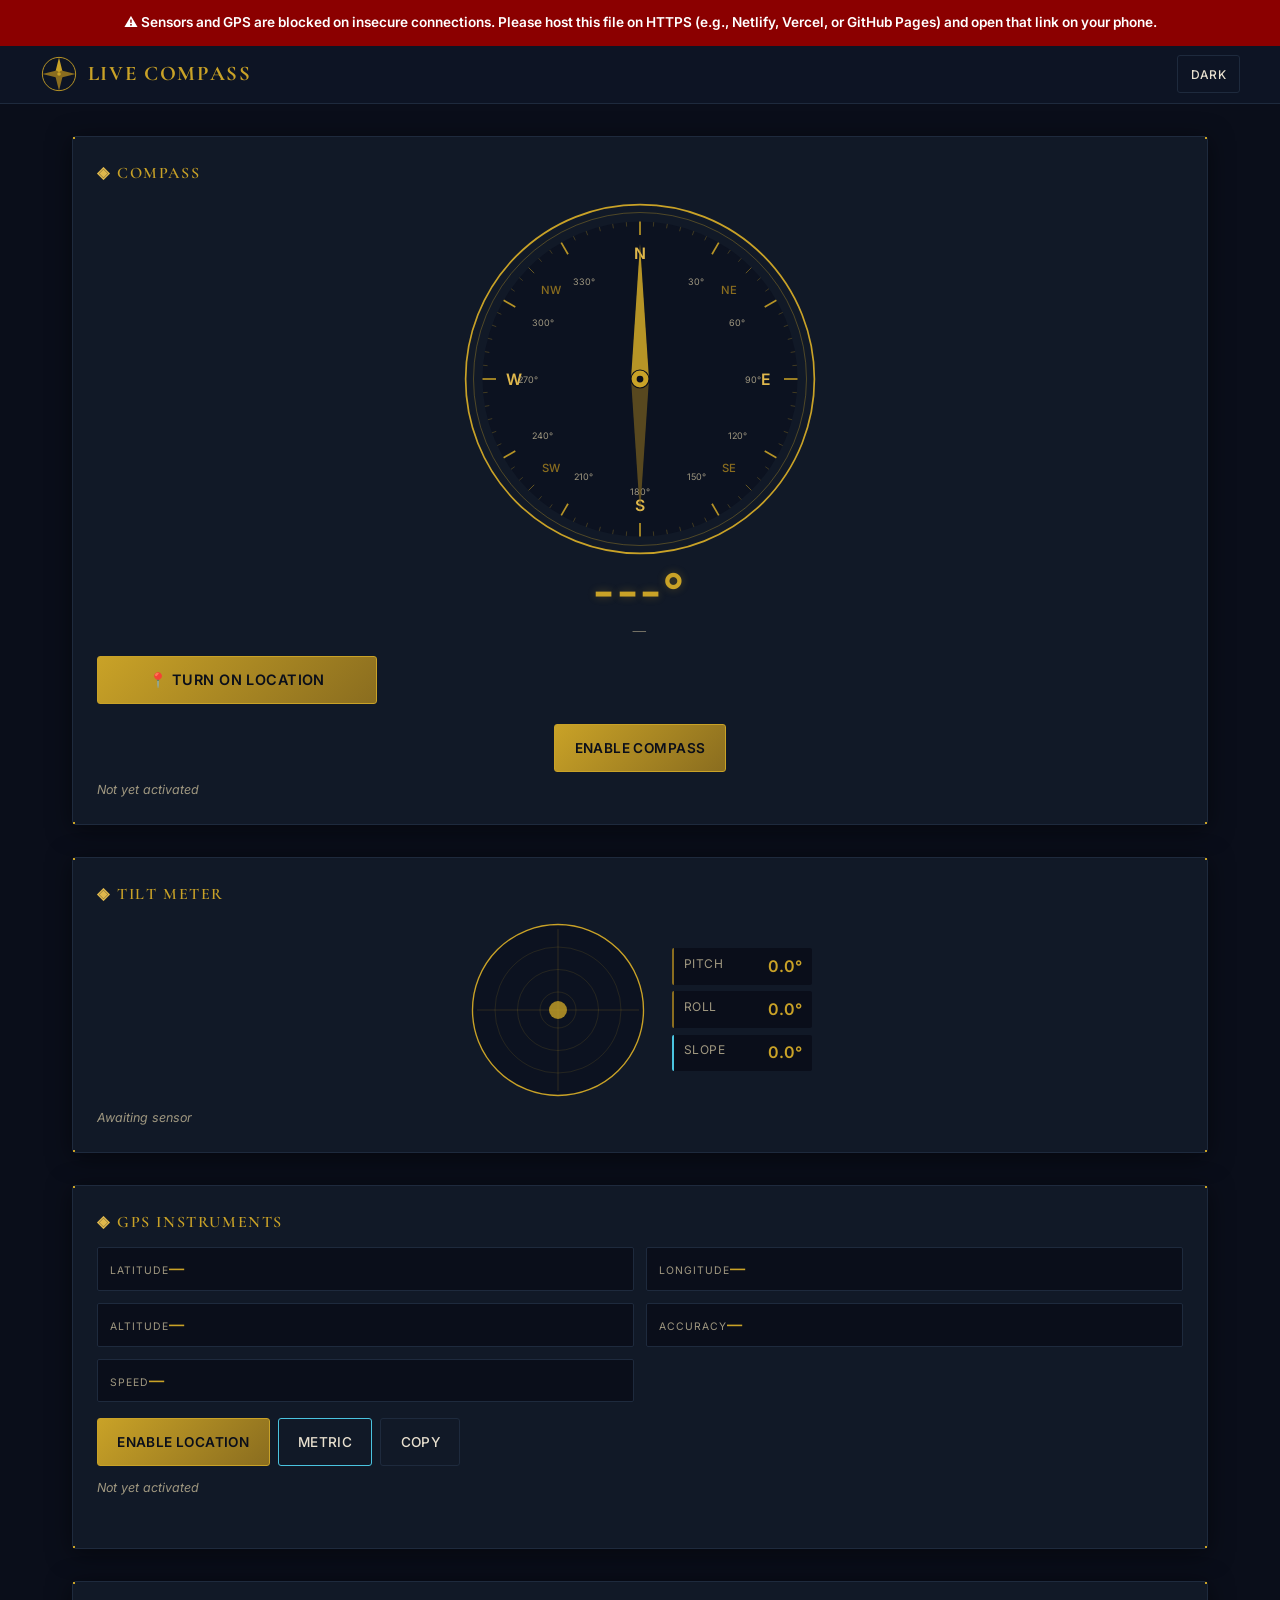
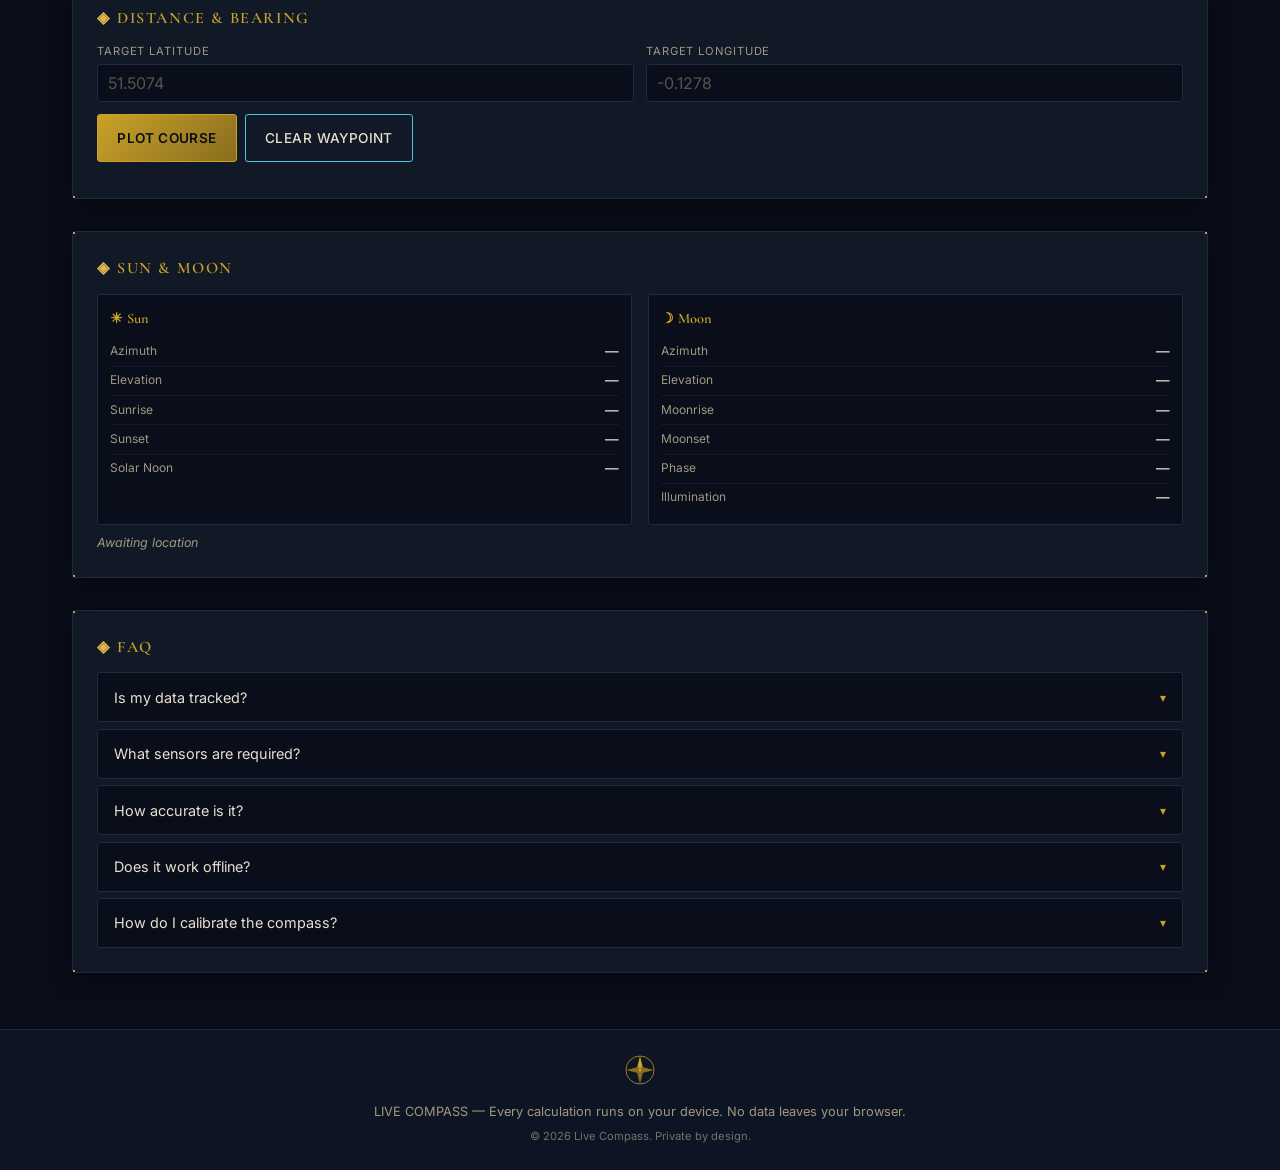
==== index.html @ 0990c04e "Add Google site verification meta tag" ====
<!DOCTYPE html>
<html lang="en" data-theme="dark">
<head>
<meta charset="UTF-8">
<meta name="viewport" content="width=device-width, initial-scale=1.0, viewport-fit=cover, user-scalable=no">
<meta name="apple-mobile-web-app-capable" content="yes">
<meta name="mobile-web-app-capable" content="yes">
<meta name="theme-color" content="#0a0e1a">
<meta name="google-site-verification" content="pyHuIRRQD_sJR_EfHPMNYFwTa0nPw9SZmsoSrAN2-Ic" />
<title>Live Compass — Celestial Navigation</title>
<link rel="icon" type="image/svg+xml" href="data:image/svg+xml,%3Csvg xmlns='http://www.w3.org/2000/svg' viewBox='0 0 64 64'%3E%3Ccircle cx='32' cy='32' r='28' fill='none' stroke='%23c9a227' stroke-width='2'/%3E%3Cpolygon points='32,4 38,28 32,36 26,28' fill='%23c9a227'/%3E%3Cpolygon points='32,60 38,36 32,28 26,36' fill='%235a4a1f'/%3E%3Cpolygon points='4,32 28,26 36,32 28,38' fill='%235a4a1f'/%3E%3Cpolygon points='60,32 36,26 28,32 36,38' fill='%235a4a1f'/%3E%3C/svg%3E">
<link rel="preconnect" href="https://fonts.googleapis.com">
<link rel="preconnect" href="https://fonts.gstatic.com" crossorigin>
<link href="https://fonts.googleapis.com/css2?family=Cormorant+Garamond:wght@400;500;600;700&family=Inter:wght@300;400;500;600&display=swap" rel="stylesheet">
<style>
:root{--bg:#0a0e1a;--bg-2:#0d1424;--panel-bg:#111927;--panel-border:#1e2a3d;--fg:#e8e0cf;--fg-dim:#a09880;--brass:#c9a227;--brass-light:#e0b84c;--brass-dim:#8a6d1f;--accent-cyan:#4ac4e0;--dial-bg:#0c1220;--shadow:0 4px 24px rgba(0,0,0,.5);--glow:0 0 8px rgba(201,162,39,.3);--corner:14px;--touch-min:48px;--serif:'Cormorant Garamond',Georgia,serif;--sans:'Inter',-apple-system,sans-serif}
[data-theme="light"]{--bg:#f4ecd8;--bg-2:#ebe2cc;--panel-bg:#f7f0dd;--panel-border:#d4c9a8;--fg:#1a1a1a;--fg-dim:#5a5040;--brass:#8a6d1f;--brass-light:#a6842a;--brass-dim:#6b5417;--accent-cyan:#1a7a9a;--dial-bg:#e8dfc5;--shadow:0 4px 16px rgba(0,0,0,.12);--glow:0 0 6px rgba(138,109,31,.25)}
*,*::before,*::after{box-sizing:border-box;margin:0;padding:0}
html{scroll-behavior:smooth;-webkit-text-size-adjust:100%;-webkit-tap-highlight-color:transparent}
body{font-family:var(--sans);background:var(--bg);color:var(--fg);line-height:1.6;min-height:100dvh;transition:background .4s,color .4s;-webkit-font-smoothing:antialiased;overflow-x:hidden}
h1,h2,h3{font-family:var(--serif);font-weight:600;letter-spacing:.02em}
#https-warning{display:none;position:sticky;top:0;z-index:9999;background:#8b0000;color:#fff;text-align:center;padding:.75rem 1rem;font-size:.85rem;font-weight:600}
#https-warning.show{display:block}
.site-header{background:var(--bg-2);border-bottom:1px solid var(--panel-border);padding:.6rem 1rem;position:sticky;top:0;z-index:100;backdrop-filter:blur(8px)}
.header-inner{max-width:1200px;margin:0 auto;display:flex;align-items:center;justify-content:space-between}
.logo{display:flex;align-items:center;gap:.6rem}
.logo-mark{width:38px;height:38px;color:var(--brass);flex-shrink:0}
.logo-name{font-family:var(--serif);font-size:1.1rem;font-weight:700;color:var(--brass);letter-spacing:.08em;line-height:1.1}
.location-prompt{font-size:.7rem;color:var(--brass-light);text-transform:uppercase;letter-spacing:.15em;margin-left:auto;margin-right:1rem;animation:pulse 2s infinite}@keyframes pulse{0%,100%{opacity:1}50%{opacity:.6}}
.btn{font-family:var(--sans);font-size:.85rem;font-weight:500;min-height:var(--touch-min);padding:.5rem 1.2rem;border:1px solid var(--brass-dim);background:var(--panel-bg);color:var(--fg);cursor:pointer;border-radius:3px;transition:all .2s;letter-spacing:.03em;text-transform:uppercase;-webkit-user-select:none;user-select:none}
.btn:hover{border-color:var(--brass);box-shadow:var(--glow)}
.btn:active{transform:scale(.96);opacity:.9}
.btn:focus-visible{outline:2px solid var(--brass-light);outline-offset:2px}
.btn-primary{background:linear-gradient(135deg,var(--brass),var(--brass-dim));color:#0a0e1a;border-color:var(--brass);font-weight:600}
.btn-primary:hover{background:linear-gradient(135deg,var(--brass-light),var(--brass))}
.btn-secondary{border-color:var(--accent-cyan)}
.btn-ghost{background:transparent;border-color:var(--panel-border)}
.btn-sm{min-height:38px;font-size:.75rem;padding:.4rem .8rem}
.main-content{max-width:1200px;margin:0 auto;padding:1rem;display:flex;flex-direction:column;gap:1.25rem}
.panel-frame{background:var(--panel-bg);border:1px solid var(--panel-border);position:relative;padding:1.25rem;border-radius:4px;box-shadow:var(--shadow)}
.panel-frame::before,.panel-frame::after{content:'';position:absolute;inset:0;pointer-events:none}
.panel-frame::before{background:linear-gradient(to right,var(--brass) 2px,transparent 2px) 0 0/var(--corner) 2px no-repeat,linear-gradient(to bottom,var(--brass) 2px,transparent 2px) 0 0/2px var(--corner) no-repeat,linear-gradient(to left,var(--brass) 2px,transparent 2px) 100% 100%/var(--corner) 2px no-repeat,linear-gradient(to top,var(--brass) 2px,transparent 2px) 100% 100%/2px var(--corner) no-repeat}
.panel-frame::after{background:linear-gradient(to left,var(--brass) 2px,transparent 2px) 100% 0/var(--corner) 2px no-repeat,linear-gradient(to bottom,var(--brass) 2px,transparent 2px) 100% 0/2px var(--corner) no-repeat,linear-gradient(to right,var(--brass) 2px,transparent 2px) 0 100%/var(--corner) 2px no-repeat,linear-gradient(to top,var(--brass) 2px,transparent 2px) 0 100%/2px var(--corner) no-repeat}
.panel-title{font-size:1rem;color:var(--brass);margin-bottom:.75rem;display:flex;align-items:center;gap:.4rem;text-transform:uppercase;letter-spacing:.1em}
.panel-icon{color:var(--brass-light)}
.compass-wrap{display:flex;flex-direction:column;align-items:center;gap:.5rem}
.compass-dial{width:100%;max-width:320px;aspect-ratio:1}
.heading-readout{display:flex;flex-direction:column;align-items:center}
.heading-deg{font-size:2.5rem;font-weight:600;color:var(--brass);line-height:1;letter-spacing:.05em;text-shadow:var(--glow)}
.heading-card{font-family:var(--serif);font-size:1.1rem;color:var(--fg-dim);margin-top:.1rem}
.compass-controls{display:flex;gap:.5rem;flex-wrap:wrap;justify-content:center;margin-top:.5rem}
.tilt-wrap{display:flex;align-items:center;gap:1.5rem;flex-wrap:wrap;justify-content:center}
.tilt-gauge{width:100%;max-width:180px;aspect-ratio:1}
.tilt-readout{display:flex;flex-direction:column;gap:.4rem;min-width:140px}
.tilt-row{display:flex;justify-content:space-between;gap:.75rem;padding:.35rem .6rem;background:var(--bg);border-radius:2px;border-left:2px solid var(--brass-dim)}
.tilt-slope{border-left-color:var(--accent-cyan)}
.tilt-label{color:var(--fg-dim);font-size:.75rem;text-transform:uppercase;letter-spacing:.05em}
.tilt-val{font-weight:600;color:var(--brass);font-size:1rem}
.gps-grid{display:grid;grid-template-columns:1fr 1fr;gap:.75rem;margin-bottom:1rem}
.gps-cell{background:var(--bg);padding:.5rem .75rem;border-radius:2px;border:1px solid var(--panel-border)}
.gps-label{font-size:.65rem;text-transform:uppercase;letter-spacing:.1em;color:var(--fg-dim)}
.gps-val{font-weight:600;color:var(--brass);font-size:.95rem;word-break:break-all}
.gps-controls{display:flex;gap:.5rem;flex-wrap:wrap;margin-bottom:.75rem}
.nav-inputs{display:grid;grid-template-columns:1fr 1fr;gap:.75rem;margin-bottom:.75rem}
.input-group{display:flex;flex-direction:column}
.input-group label{font-size:.7rem;text-transform:uppercase;letter-spacing:.08em;color:var(--fg-dim);margin-bottom:.2rem}
.input-group input{font-family:var(--sans);font-size:1rem;padding:.5rem .6rem;background:var(--bg);border:1px solid var(--panel-border);color:var(--fg);border-radius:3px}
.input-group input:focus{outline:none;border-color:var(--brass);box-shadow:var(--glow)}
.input-group input::placeholder{color:var(--fg-dim);opacity:.5}
.nav-controls{display:flex;gap:.5rem;margin-bottom:.75rem}
.nav-results{background:var(--bg);padding:.6rem .75rem;border-radius:2px;border-left:2px solid var(--accent-cyan);display:flex;flex-direction:column;gap:.3rem;margin-bottom:.5rem}
.nav-result-row{display:flex;justify-content:space-between;gap:.75rem}
.nav-label{color:var(--fg-dim);font-size:.75rem;text-transform:uppercase;letter-spacing:.05em}
.nav-val{font-weight:600;color:var(--brass)}
.celestial-grid{display:grid;grid-template-columns:1fr 1fr;gap:1rem}
.celestial-block{background:var(--bg);padding:.75rem;border-radius:2px;border:1px solid var(--panel-border)}
.celestial-title{font-size:.9rem;color:var(--brass);margin-bottom:.5rem}
.celestial-row{display:flex;justify-content:space-between;padding:.2rem 0;border-bottom:1px solid rgba(128,128,128,.1)}
.celestial-row:last-child{border-bottom:none}
.c-label{font-size:.75rem;color:var(--fg-dim)}
.c-val{font-weight:500;font-size:.85rem}
.faq-list{display:flex;flex-direction:column;gap:.4rem}
.faq-item{border:1px solid var(--panel-border);border-radius:3px;overflow:hidden}
.faq-question{width:100%;background:var(--bg);border:none;padding:.8rem 1rem;font-family:var(--sans);font-size:.9rem;color:var(--fg);cursor:pointer;display:flex;justify-content:space-between;align-items:center;text-align:left;min-height:var(--touch-min)}
.faq-question:hover{background:var(--panel-bg)}
.faq-question:focus-visible{outline:2px solid var(--brass);outline-offset:-2px}
.faq-question[aria-expanded="true"]{border-bottom:1px solid var(--panel-border)}
.faq-chevron{color:var(--brass);transition:transform .3s;font-size:.75rem}
.faq-question[aria-expanded="true"] .faq-chevron{transform:rotate(180deg)}
.faq-answer{max-height:0;overflow:hidden;transition:max-height .35s ease}
.faq-answer[aria-hidden="false"]{max-height:300px}
.faq-answer p{padding:.8rem 1rem;font-size:.85rem;color:var(--fg-dim);line-height:1.65}
.status-msg{font-size:.78rem;color:var(--fg-dim);font-style:italic;display:block;margin-top:.5rem}
.status-msg.error{color:#e05555}
.status-msg.success{color:#55c96a}
.copy-feedback{font-size:.78rem;margin-left:.4rem;color:var(--brass)}
.site-footer{background:var(--bg-2);border-top:1px solid var(--panel-border);padding:1.5rem 1rem;margin-top:1.5rem;text-align:center}
.footer-logo{width:32px;height:32px;color:var(--brass);margin-bottom:.5rem}
.footer-text{color:var(--fg-dim);font-size:.8rem;margin-bottom:.4rem}
.footer-copy{color:var(--fg-dim);font-size:.7rem;opacity:.7}
@media(min-width:768px){.main-content{padding:2rem;gap:2rem}.panel-frame{padding:1.5rem}.compass-dial{max-width:360px}.heading-deg{font-size:3rem}.celestial-grid{grid-template-columns:1fr 1fr}.logo-name{font-size:1.3rem}}
@media(max-width:380px){.compass-dial{max-width:260px}.heading-deg{font-size:2rem}.celestial-grid{grid-template-columns:1fr}.gps-grid{grid-template-columns:1fr 1fr}}
@media(prefers-reduced-motion:reduce){*,*::before,*::after{animation-duration:.01ms!important;transition-duration:.01ms!important}}
</style>
    </style>
    <script async src="https://pagead2.googlesyndication.com/pagead/js/adsbygoogle.js?client=ca-pub-2525418400328104"
         crossorigin="anonymous"></script>
</head>
<body>
<div id="https-warning">⚠️ Sensors and GPS are blocked on insecure connections. Please host this file on HTTPS (e.g., Netlify, Vercel, or GitHub Pages) and open that link on your phone.</div>
<header class="site-header">
  <div class="header-inner">
    <div class="logo">
      <svg class="logo-mark" viewBox="0 0 64 64" aria-hidden="true"><circle cx="32" cy="32" r="28" fill="none" stroke="currentColor" stroke-width="1.5"/><polygon points="32,4 38,28 32,36 26,28" fill="var(--brass)"/><polygon points="32,60 38,36 32,28 26,36" fill="var(--brass-dim)"/><polygon points="4,32 28,26 36,32 28,38" fill="var(--brass-dim)"/><polygon points="60,32 36,26 28,32 36,38" fill="var(--brass-dim)"/><circle cx="32" cy="32" r="3" fill="currentColor"/></svg>
      <span class="logo-name">LIVE COMPASS</span>
    </div>
    <button id="theme-toggle" class="btn btn-ghost btn-sm" aria-label="Toggle theme"><span class="theme-label">Dark</span></button>
  </div>
</header>
<main class="main-content">
  <section class="panel" aria-labelledby="compass-heading"><div class="panel-frame"><h2 id="compass-heading" class="panel-title"><span class="panel-icon">◈</span> Compass</h2><div class="panel-body"><div class="compass-wrap"><svg id="compass-dial" class="compass-dial" viewBox="0 0 320 320" role="img" aria-label="Compass dial"><circle cx="160" cy="160" r="155" fill="none" stroke="var(--brass)" stroke-width="1.5"/><circle cx="160" cy="160" r="148" fill="none" stroke="var(--brass)" stroke-width=".5" opacity=".6"/><circle cx="160" cy="160" r="140" fill="var(--dial-bg)"/><g id="compass-ticks"></g><g id="compass-labels"></g><g id="celestial-markers"></g><g id="waypoint-marker" style="display:none"><circle r="6" fill="var(--accent-cyan)" stroke="var(--brass)" stroke-width="1"/><text y="-12" text-anchor="middle" fill="var(--accent-cyan)" font-size="9" font-family="Inter,sans-serif">WP</text></g><g id="compass-needle"><polygon points="160,40 152,160 168,160" fill="var(--brass)" opacity=".9"/><polygon points="160,280 152,160 168,160" fill="var(--brass-dim)" opacity=".6"/><circle cx="160" cy="160" r="8" fill="var(--brass)" stroke="var(--bg)" stroke-width="1"/><circle cx="160" cy="160" r="3" fill="var(--bg)"/></g></svg><div class="heading-readout"><span id="heading-deg" class="heading-deg">---°</span><span id="heading-card" class="heading-card">—</span></div></div><button id="turn-on-location" class="btn btn-primary" style="width:100%;max-width:280px;margin:.75rem 0;padding:.75rem;font-size:.9rem">📍 TURN ON LOCATION</button>
        <div class="compass-controls"><button id="enable-compass" class="btn btn-primary">Enable Compass</button><button id="calibrate-compass" class="btn btn-secondary" style="display:none">Calibrate</button></div><span id="compass-status" class="status-msg" role="status" aria-live="polite">Not yet activated</span></div></div></section>
  <section class="panel" aria-labelledby="tilt-heading"><div class="panel-frame"><h2 id="tilt-heading" class="panel-title"><span class="panel-icon">◈</span> Tilt Meter</h2><div class="panel-body"><div class="tilt-wrap"><svg id="tilt-gauge" class="tilt-gauge" viewBox="0 0 200 200" role="img" aria-label="Bubble level"><circle cx="100" cy="100" r="95" fill="var(--dial-bg)" stroke="var(--brass)" stroke-width="1.5"/><line x1="10" y1="100" x2="190" y2="100" stroke="var(--brass)" stroke-width=".5" opacity=".4"/><line x1="100" y1="10" x2="100" y2="190" stroke="var(--brass)" stroke-width=".5" opacity=".4"/><circle cx="100" cy="100" r="70" fill="none" stroke="var(--brass)" stroke-width=".5" opacity=".3"/><circle cx="100" cy="100" r="45" fill="none" stroke="var(--brass)" stroke-width=".5" opacity=".3"/><circle cx="100" cy="100" r="20" fill="none" stroke="var(--brass)" stroke-width=".5" opacity=".3"/><circle id="tilt-bubble" cx="100" cy="100" r="10" fill="var(--brass)" opacity=".8"/></svg><div class="tilt-readout"><div class="tilt-row"><span class="tilt-label">Pitch</span><span id="pitch-val" class="tilt-val">0.0°</span></div><div class="tilt-row"><span class="tilt-label">Roll</span><span id="roll-val" class="tilt-val">0.0°</span></div><div class="tilt-row tilt-slope"><span class="tilt-label">Slope</span><span id="slope-val" class="tilt-val">0.0°</span></div></div></div><span id="tilt-status" class="status-msg" role="status" aria-live="polite">Awaiting sensor</span></div></div></section>
  <section class="panel" aria-labelledby="gps-heading"><div class="panel-frame"><h2 id="gps-heading" class="panel-title"><span class="panel-icon">◈</span> GPS Instruments</h2><div class="panel-body"><div class="gps-grid"><div class="gps-cell"><span class="gps-label">Latitude</span><span id="gps-lat" class="gps-val">—</span></div><div class="gps-cell"><span class="gps-label">Longitude</span><span id="gps-lon" class="gps-val">—</span></div><div class="gps-cell"><span class="gps-label">Altitude</span><span id="gps-alt" class="gps-val">—</span></div><div class="gps-cell"><span class="gps-label">Accuracy</span><span id="gps-acc" class="gps-val">—</span></div><div class="gps-cell"><span class="gps-label">Speed</span><span id="gps-speed" class="gps-val">—</span></div></div><div class="gps-controls"><button id="enable-gps" class="btn btn-primary">Enable Location</button><button id="unit-toggle" class="btn btn-secondary"><span id="unit-label">Metric</span></button><button id="copy-coords" class="btn btn-ghost">Copy</button></
        span></div><span id="gps-status" class="status-msg" role="status" aria-live="polite">Not yet activated</span><span id="copy-feedback" class="copy-feedback" role="status" aria-live="polite"></span></div></div></section>
  <section class="panel" aria-labelledby="nav-heading"><div class="panel-frame"><h2 id="nav-heading" class="panel-title"><span class="panel-icon">◈</span> Distance & Bearing</h2><div class="panel-body"><div class="nav-inputs"><div class="input-group"><label for="target-lat">Target Latitude</label><input type="number" id="target-lat" step="any" placeholder="51.5074" inputmode="decimal"></div><div class="input-group"><label for="target-lon">Target Longitude</label><input type="number" id="target-lon" step="any" placeholder="-0.1278" inputmode="decimal"></div></div><div class="nav-controls"><button id="plot-course" class="btn btn-primary">Plot Course</button><button id="clear-waypoint" class="btn btn-secondary">Clear Waypoint</button></div><div id="nav-results" class="nav-results" style="display:none"><div class="nav-result-row"><span class="nav-label">Distance</span><span id="nav-dist" class="nav-val">—</span></div><div class="nav-result-row"><span class="nav-label">Bearing</span><span id="nav-bearing" class="nav-val">—</span></div></div><span id="nav-status" class="status-msg" role="status" aria-live="polite"></span></div></div></section>
  <section class="panel" aria-labelledby="celestial-heading"><div class="panel-frame"><h2 id="celestial-heading" class="panel-title"><span class="panel-icon">◈</span> Sun & Moon</h2><div class="panel-body"><div class="celestial-grid"><div class="celestial-block"><h3 class="celestial-title">☀ Sun</h3><div class="celestial-row"><span class="c-label">Azimuth</span><span id="sun-az" class="c-val">—</span></div><div class="celestial-row"><span class="c-label">Elevation</span><span id="sun-el" class="c-val">—</span></div><div class="celestial-row"><span class="c-label">Sunrise</span><span id="sunrise" class="c-val">—</span></div><div class="celestial-row"><span class="c-label">Sunset</span><span id="sunset" class="c-val">—</span></div><div class="celestial-row"><span class="c-label">Solar Noon</span><span id="solar-noon" class="c-val">—</span></div></div><div class="celestial-block"><h3 class="celestial-title">☽ Moon</h3><div class="celestial-row"><span class="c-label">Azimuth</span><span id="moon-az" class="c-val">—</span></div><div class="celestial-row"><span class="c-label">Elevation</span><span id="moon-el" class="c-val">—</span></div><div class="celestial-row"><span class="c-label">Moonrise</span><span id="moonrise" class="c-val">—</span></div><div class="celestial-row"><span class="c-label">Moonset</span><span id="moonset" class="c-val">—</span></div><div class="celestial-row"><span class="c-label">Phase</span><span id="moon-phase" class="c-val">—</span></div><div class="celestial-row"><span class="c-label">Illumination</span><span id="moon-illum" class="c-val">—</span></div></div></div><span id="celestial-status" class="status-msg" role="status" aria-live="polite">Awaiting location</span></div></div></section>
  <section class="panel" aria-labelledby="faq-heading"><div class="panel-frame"><h2 id="faq-heading" class="panel-title"><span class="panel-icon">◈</span> FAQ</h2><div class="panel-body"><div class="faq-list"><div class="faq-item"><button class="faq-question" aria-expanded="false" aria-controls="faq-1"><span>Is my data tracked?</span><span class="faq-chevron">▾</span></button><div id="faq-1" class="faq-answer" role="region" aria-hidden="true"><p>No. Everything is computed entirely within your browser on your own device. Nothing is transmitted to any server, stored externally, or tracked in any way. This application is fully offline-capable and leaves no trace.</p></div></div><div class="faq-item"><button class="faq-question" aria-expanded="false" aria-controls="faq-2"><span>What sensors are required?</span><span class="faq-chevron">▾</span></button><div id="faq-2" class="faq-answer" role="region" aria-hidden="true"><p>The compass requires a magnetometer. The tilt meter requires an accelerometer. GPS requires the Geolocation API. These are standard on smartphones. Desktop browsers lack orientation sensors — the compass then shows a fixed north-up display. All features degrade gracefully.</p></div></div><div class="faq-item"><button class="faq-question" aria-expanded="false" aria-controls="faq-3"><span>How accurate is it?</span><span class="faq-chevron">▾</span></button><div id="faq-3" class="faq-answer" role="region" aria-hidden="true"><p>Accuracy depends on your device hardware. Phone magnetometers typically achieve ±2–5° when calibrated. GPS varies from ±3 m (open sky) to ±50 m (urban). Sun and moon positions are computed with sub-arcminute precision using SunCalc — far beyond practical observation needs.</p></div></div><div class="faq-item"><button class="faq-question" aria-expanded="false" aria-controls="faq-4"><span>Does it work offline?</span><span class="faq-chevron">▾</span></button><div id="faq-4" class="faq-answer" role="region" aria-hidden="true"><p>Yes. Once loaded, the page has no network dependency. All calculations run locally. The only external request is for Google Fonts, and if that fails, the page falls back to system fonts automatically.</p></div></div><div class="faq-item"><button class="faq-question" aria-expanded="false" aria-controls="faq-5"><span>How do I calibrate the compass?</span><span class="faq-chevron">▾</span></button><div id="faq-5" class="faq-answer" role="region" aria-hidden="true"><p>If the heading seems inaccurate, move your device in a figure-8 motion several times to recalibrate the magnetometer — this is a hardware-level calibration handled by your OS. Avoid nearby metal objects and magnetic cases. You can also tap the Calibrate button to reset the offset.</p></div></div></div></div></div></section>
</main>
<footer class="site-footer">
  <svg class="footer-logo" viewBox="0 0 64 64" aria-hidden="true"><circle cx="32" cy="32" r="28" fill="none" stroke="currentColor" stroke-width="1.5"/><polygon points="32,4 38,28 32,36 26,28" fill="var(--brass)"/><polygon points="32,60 38,36 32,28 26,36" fill="var(--brass-dim)"/><polygon points="4,32 28,26 36,32 28,38" fill="var(--brass-dim)"/><polygon points="60,32 36,26 28,32 36,38" fill="var(--brass-dim)"/><circle cx="32" cy="32" r="3" fill="currentColor"/></svg>
  <p class="footer-text">LIVE COMPASS — Every calculation runs on your device. No data leaves your browser.</p>
  <p class="footer-copy">&copy; <span id="year"></span> Live Compass. Private by design.</p>
</footer>
<script>
/* ============================================================
   SUNCALC — vendored inline for offline use
   (c) 2011-2015, Vladimir Agafonkin — MIT License
   ============================================================ */
(function () { 'use strict';

var PI   = Math.PI,
    sin  = Math.sin,
    cos  = Math.cos,
    tan  = Math.tan,
    asin = Math.asin,
    atan = Math.atan2,
    acos = Math.acos,
    rad  = PI / 180;

var dayMs = 1000 * 60 * 60 * 24,
    J1970 = 2440588,
    J2000 = 2451545;

function toJulian(date) { return date.valueOf() / dayMs - 0.5 + J1970; }
function fromJulian(j)  { return new Date((j + 0.5 - J1970) * dayMs); }
function toDays(date)   { return toJulian(date) - J2000; }

var e = rad * 23.4397;

function rightAscension(l, b) { return atan(sin(l) * cos(e) - tan(b) * sin(e), cos(l)); }
function declination(l, b)    { return asin(sin(b) * cos(e) + cos(b) * sin(e) * sin(l)); }
function azimuth(H, phi, dec)  { return atan(sin(H), cos(H) * sin(phi) - tan(dec) * cos(phi)); }
function altitude(H, phi, dec) { return asin(sin(phi) * sin(dec) + cos(phi) * cos(dec) * cos(H)); }
function siderealTime(d, lw) { return rad * (280.16 + 360.9856235 * d) - lw; }

function astroRefraction(h) {
    if (h < 0) h = 0;
    return 0.0002967 / Math.tan(h + 0.00312536 / (h + 0.08901179));
}

function solarMeanAnomaly(d) { return rad * (357.5291 + 0.98560028 * d); }

function eclipticLongitude(M) {
    var C = rad * (1.9148 * sin(M) + 0.02 * sin(2 * M) + 0.0003 * sin(3 * M)),
        P = rad * 102.9372;
    return M + C + P + PI;
}

function sunCoords(d) {
    var M = solarMeanAnomaly(d),
        L = eclipticLongitude(M);
    return { dec: declination(L, 0), ra: rightAscension(L, 0) };
}

var SunCalc = {};

SunCalc.getPosition = function (date, lat, lng) {
    var lw  = rad * -lng,
        phi = rad * lat,
        d   = toDays(date),
        c  = sunCoords(d),
        H  = siderealTime(d, lw) - c.ra;
    return { azimuth: azimuth(H, phi, c.dec), altitude: altitude(H, phi, c.dec) };
};

var times = SunCalc.times = [
    [-0.833, 'sunrise', 'sunset'],
    [-0.3, 'sunriseEnd', 'sunsetStart'],
    [-6, 'dawn', 'dusk'],
    [-12, 'nauticalDawn', 'nauticalDusk'],
    [-18, 'nightEnd', 'night'],
    [6, 'goldenHourEnd', 'goldenHour']
];

SunCalc.addTime = function (angle, riseName, setName) { times.push([angle, riseName, setName]); };

var J0 = 0.0009;

function julianCycle(d, lw) { return Math.round(d - J0 - lw / (2 * PI)); }
function approxTransit(Ht, lw, n) { return J0 + (Ht + lw) / (2 * PI) + n; }
function solarTransitJ(ds, M, L) { return J2000 + ds + 0.0053 * sin(M) - 0.0069 * sin(2 * L); }
function hourAngle(h, phi, d) { return acos((sin(h) - sin(phi) * sin(d)) / (cos(phi) * cos(d))); }
function observerAngle(height) { return -2.076 * Math.sqrt(height) / 60; }

function getSetJ(h, lw, phi, dec, n, M, L) {
    var w = hourAngle(h, phi, dec),
        a = approxTransit(w, lw, n);
    return solarTransitJ(a, M, L);
}

SunCalc.getTimes = function (date, lat, lng, height) {
    height = height || 0;
    var lw = rad * -lng, phi = rad * lat, dh = observerAngle(height),
        d = toDays(date), n = julianCycle(d, lw), ds = approxTransit(0, lw, n),
        M = solarMeanAnomaly(ds), L = eclipticLongitude(M), dec = declination(L, 0),
        Jnoon = solarTransitJ(ds, M, L), result = { solarNoon: fromJulian(Jnoon), nadir: fromJulian(Jnoon - 0.5) };
    for (var i = 0, len = times.length; i < len; i++) {
        var time = times[i], h0 = (time[0] + dh) * rad,
            Jset = getSetJ(h0, lw, phi, dec, n, M, L), Jrise = Jnoon - (Jset - Jnoon);
        result[time[1]] = fromJulian(Jrise);
        result[time[2]] = fromJulian(Jset);
    }
    return result;
};

function moonCoords(d) {
    var L = rad * (218.316 + 13.176396 * d),
        M = rad * (134.963 + 13.064993 * d),
        F = rad * (93.272 + 13.229350 * d),
        l  = L + rad * 6.289 * sin(M),
        b  = rad * 5.128 * sin(F),
        dt = 385001 - 20905 * cos(M);
    return { ra: rightAscension(l, b), dec: declination(l, b), dist: dt };
}

SunCalc.getMoonPosition = function (date, lat, lng) {
    var lw = rad * -lng, phi = rad * lat, d = toDays(date),
        c = moonCoords(d), H = siderealTime(d, lw) - c.ra, h = altitude(H, phi, c.dec),
        pa = atan(sin(H), tan(phi) * cos(c.dec) - sin(c.dec) * cos(H));
    h = h + astroRefraction(h);
    return { azimuth: azimuth(H, phi, c.dec), altitude: h, distance: c.dist, parallacticAngle: pa };
};

SunCalc.getMoonIllumination = function (date) {
    var d = toDays(date || new Date()),
        s = sunCoords(d), m = moonCoords(d), sdist = 149598000,
        phi = acos(sin(s.dec) * sin(m.dec) + cos(s.dec) * cos(m.dec) * cos(s.ra - m.ra)),
        inc = atan(sdist * sin(phi), m.dist - sdist * cos(phi)),
        angle = atan(cos(s.dec) * sin(s.ra - m.ra), sin(s.dec) * cos(m.dec) - cos(s.dec) * sin(m.dec) * cos(s.ra - m.ra));
    return { fraction: (1 + cos(inc)) / 2, phase: 0.5 + 0.5 * inc * (angle < 0 ? -1 : 1) / PI, angle: angle };
};

function hoursLater(date, h) { return new Date(date.valueOf() + h * dayMs / 24); }

SunCalc.getMoonTimes = function (date, lat, lng, inUTC) {
    var t = new Date(date);
    if (inUTC) t.setUTCHours(0, 0, 0, 0); else t.setHours(0, 0, 0, 0);
    var hc = 0.133 * rad,
        h0 = SunCalc.getMoonPosition(t, lat, lng).altitude - hc,
        h1, h2, rise, set, a, b, xe, ye, d, roots, x1, x2, dx;
    for (var i = 1; i <= 24; i += 2) {
        h1 = SunCalc.getMoonPosition(hoursLater(t, i), lat, lng).altitude - hc;
        h2 = SunCalc.getMoonPosition(hoursLater(t, i + 1), lat, lng).altitude - hc;
        a = (h0 + h2) / 2 - h1;
        b = (h2 - h0) / 2;
        xe = -b / (2 * a);
        ye = (a * xe + b) * xe + h1;
        d = b * b - 4 * a * h1;
        roots = 0;
        if (d >= 0) {
            dx = Math.sqrt(d) / (Math.abs(a) * 2);
            x1 = xe - dx; x2 = xe + dx;
            if (Math.abs(x1) <= 1) roots++;
            if (Math.abs(x2) <= 1) roots++;
            if (x1 < -1) x1 = x2;
        }
        if (roots === 1) { if (h0 < 0) rise = i + x1; else set = i + x1; }
        else if (roots === 2) { rise = i + (ye < 0 ? x2 : x1); set = i + (ye < 0 ? x1 : x2); }
        if (rise && set) break;
        h0 = h2;
    }
    var result = {};
    if (rise) result.rise = hoursLater(t, rise);
    if (set) result.set = hoursLater(t, set);
    if (!rise && !set) result[ye > 0 ? 'alwaysUp' : 'alwaysDown'] = true;
    return result;
};

window.SunCalc = SunCalc;

}());

/* ============================================================
   LIVE COMPASS — main app
   ============================================================ */
(function(){
'use strict';

var PI = Math.PI;

var state={heading:null,pitch:0,roll:0,lat:null,lon:null,altitude:null,accuracy:null,speed:null,units:'metric',theme:'dark',compassPermission:'pending',gpsPermission:'pending',waypoint:null,orientationHandler:null,compassOffset:0,smoothPitch:0,smoothRoll:0};

function updateYear(){var el=document.getElementById('year');if(el)el.textContent=new Date().getFullYear()}
function checkHTTPS(){var p=window.location.protocol;if(p!=='https:'&&p!=='http:'||p==='file:')return;if(p!=='https:'&&window.location.hostname!=='localhost'&&window.location.hostname!=='127.0.0.1'){var w=document.getElementById('https-warning');if(w)w.classList.add('show')}}
function applySavedTheme(){try{var s=localStorage.getItem('livecompass-theme');if(s==='light'||s==='dark')state.theme=s;else state.theme='dark'}catch(e){state.theme='dark'}document.documentElement.setAttribute('data-theme',state.theme);updateThemeLabel()}
function toggleTheme(){state.theme=state.theme==='dark'?'light':'dark';document.documentElement.setAttribute('data-theme',state.theme);try{localStorage.setItem('livecompass-theme',state.theme)}catch(e){}updateThemeLabel()}
function updateThemeLabel(){var btn=document.getElementById('theme-toggle');if(btn){var l=btn.querySelector('.theme-label');if(l)l.textContent=state.theme==='dark'?'Dark':'Light'}}
function buildCompassTicks(){var g=document.getElementById('compass-ticks');if(!g)return;var svg='';for(var deg=0;deg<360;deg+=5){var rad=(deg-90)*PI/180,isM=deg%30===0,isI=deg%90!==0&&deg%45===0;var r1=140,r2=isM?128:(isI?133:136);var x1=160+r1*Math.cos(rad),y1=160+r1*Math.sin(rad);var x2=160+r2*Math.cos(rad),y2=160+r2*Math.sin(rad);svg+='<line x1="'+x1+'" y1="'+y1+'" x2="'+x2+'" y2="'+y2+'" stroke="var(--brass)" stroke-width="'+(isM?1.5:.7)+'" opacity="'+(isM?.9:(isI?.6:.35))+'"/>'}g.innerHTML=svg}
function buildCompassLabels(){var g=document.getElementById('compass-labels');if(!g)return;var cards=[{d:0,l:'N'},{d:90,l:'E'},{d:180,l:'S'},{d:270,l:'W'}];var inters=[{d:45,l:'NE'},{d:135,l:'SE'},{d:225,l:'SW'},{d:315,l:'NW'}];var svg='';cards.forEach(function(c){var r=(c.d-90)*PI/180,x=160+112*Math.cos(r),y=160+112*Math.sin(r);svg+='<text x="'+x+'" y="'+y+'" text-anchor="middle" dominant-baseline="central" fill="var(--brass-light)" font-size="14" font-family="Inter,sans-serif" font-weight="600">'+c.l+'</text>'});inters.forEach(function(c){var r=(c.d-90)*PI/180,x=160+112*Math.cos(r),y=160+112*Math.sin(r);svg+='<text x="'+x+'" y="'+y+'" text-anchor="middle" dominant-baseline="central" fill="var(--brass-dim)" font-size="10" font-family="Inter,sans-serif" font-weight="500">'+c.l+'</text>'});for(var deg=30;deg<360;deg+=30){var r=(deg-90)*PI/180,x=160+100*Math.cos(r),y=160+100*Math.sin(r);svg+='<text x="'+x+'" y="'+y+'" text-anchor="middle" dominant-baseline="central" fill="var(--fg-dim)" font-size="8" font-family="Inter,sans-serif">'+deg+'°</text>'}g.innerHTML=svg}
function rotateNeedle(h){var n=document.getElementById('compass-needle');if(!n)return;n.style.transform='rotate('+h+'deg)';n.style.transformOrigin='160px 160px';n.style.transition='transform .12s ease-out'}
function cardinalFromHeading(h){var dirs=['N','NE','E','SE','S','SW','W','NW'];return dirs[Math.round(h/45)%8]}
function setCompassStatus(s){var el=document.getElementById('compass-status');if(!el)return;var msgs={pending:'Not yet activated',granted:'Compass active',denied:'Permission denied — compass unavailable',unsupported:'No orientation sensor detected. Dial fixed to True North.'};el.textContent=msgs[s]||'';el.className='status-msg'+(s==='denied'?' error':(s==='granted'?' success':''));state.compassPermission=s}
document.getElementById('enable-compass').onclick=function(){var DOE=window.DeviceOrientationEvent;if(!DOE){setCompassStatus('unsupported');freezeNorth();return}if(typeof DOE.requestPermission==='function'){DOE.requestPermission().then(function(perm){if(perm==='granted'){attachOrientation();setCompassStatus('granted');document.getElementById('calibrate-compass').style.display=''}else{setCompassStatus('denied');freezeNorth()}}).catch(function(){setCompassStatus('denied');freezeNorth()})}else{attachOrientation();setCompassStatus('granted');document.getElementById('calibrate-compass').style.display=''}};
document.getElementById('calibrate-compass').onclick=function(){if(state.heading!=null){state.compassOffset=state.heading;var el=document.getElementById('compass-status');if(el){el.textContent='Calibrated — offset reset';el.className='status-msg success'}}};
function attachOrientation(){if(state.orientationHandler)return;state.orientationHandler=onOrientation;if('DeviceOrientationAbsoluteEvent' in window){window.addEventListener('deviceorientationabsolute',state.orientationHandler,true)}else{window.addEventListener('deviceorientation',state.orientationHandler,true)}}
function onOrientation(event){var alpha=null;if(event.alpha!=null){if(event.absolute===true||'DeviceOrientationAbsoluteEvent' in window){alpha=event.alpha}else if(event.webkitCompassHeading!=null){alpha=event.webkitCompassHeading}else if(event.alpha!=null){alpha=event.alpha}}if(alpha!=null){var corrected=alpha-state.compassOffset;if(corrected<0)corrected+=360;if(corrected>=360)corrected-=360;state.heading=corrected;var displayHeading=Math.round(corrected);updateHeadingReadout(displayHeading);rotateNeedle(displayHeading)}var beta=event.beta||0,gamma=event.gamma||0;state.smoothPitch=state.smoothPitch*.7+beta*.3;state.smoothRoll=state.smoothRoll*.7+gamma*.3;state.pitch=state.smoothPitch;state.roll=state.smoothRoll;updateTiltDisplay();updateCelestialMarkers()}
function updateHeadingReadout(h){var d=document.getElementById('heading-deg'),c=document.getElementById('heading-card');if(d)d.textContent=String(h).padStart(3,'0')+'°';if(c)c.textContent=cardinalFromHeading(h)}
function freezeNorth(){rotateNeedle(0);updateHeadingReadout(0)}
function updateTiltDisplay(){var pitch=state.pitch,roll=state.roll;var slope=Math.sqrt(pitch*pitch+roll*roll);var p=document.getElementById('pitch-val'),r=document.getElementById('roll-val'),s=document.getElementById('slope-val');if(p)p.textContent=pitch.toFixed(1)+'°';if(r)r.textContent=roll.toFixed(1)+'°';if(s)s.textContent=slope.toFixed(1)+'°';var b=document.getElementById('tilt-bubble');if(b){var max=75;var xOff=Math.max(-max,Math.min(max,roll*(max/90)));var yOff=Math.max(-max,Math.min(max,pitch*(max/180)));b.setAttribute('cx',100+xOff);b.setAttribute('cy',100+yOff)}var t=document.getElementById('tilt-status');if(t){if(state.compassPermission==='granted'){t.textContent='Tilt sensor active';t.className='status-msg success'}else if(state.compassPermission==='unsupported'){t.textContent='No tilt sensor detected';t.className='status-msg'}}}
function setGpsStatus(s){var el=document.getElementById('gps-status');if(!el)return;var msgs={pending:'Not yet activated',granted:'Location active',denied:'Location permission denied',unsupported:'Geolocation not supported on this device'};el.textContent=msgs[s]||'';el.className='status-msg'+(s==='denied'?' error':(s==='granted'?' success':''));state.gpsPermission=s}
document.getElementById('turn-on-location').onclick=function(){document.getElementById('enable-gps').click()}
document.getElementById('enable-gps').onclick=function(){if(!('geolocation' in navigator)){setGpsStatus('unsupported');return}navigator.geolocation.watchPosition(onGpsSuccess,onGpsError,{enableHighAccuracy:true,maximumAge:5e3,timeout:15e3})};
function onGpsSuccess(pos){state.lat=pos.coords.latitude;state.lon=pos.coords.longitude;state.altitude=pos.coords.altitude;state.accuracy=pos.coords.accuracy;state.speed=pos.coords.speed;setGpsStatus('granted');updateGpsDisplay();updateCelestialData()}
function onGpsError(err){var el=document.getElementById('gps-status');if(err.code===err.PERMISSION_DENIED){if(el){el.textContent='GPS permission denied. Please enable location access in your browser settings.';el.className='status-msg error'}setGpsStatus('denied')}else if(err.code===err.POSITION_UNAVAILABLE){if(el){el.textContent='GPS position unavailable. Move to an area with clear sky view.';el.className='status-msg error'}setGpsStatus('denied')}else if(err.code===err.TIMEOUT){if(el){el.textContent='GPS request timed out. Retrying...';el.className='status-msg'}}}
function metersToFeet(m){return m*3.28084}function msToKmh(ms){return ms*3.6}function msToMph(ms){return ms*2.23694}
function formatAltitude(m){if(m==null)return'—';return state.units==='metric'?m.toFixed(0)+' m':metersToFeet(m).toFixed(0)+' ft'}
function formatAccuracy(m){if(m==null)return'—';return state.units==='metric'?m.toFixed(0)+' m':metersToFeet(m).toFixed(0)+' ft'}
function formatSpeed(ms){if(ms==null||ms<0)return'—';return state.units==='metric'?msToKmh(ms).toFixed(1)+' km/h':msToMph(ms).toFixed(1)+' mph'}
function formatDistance(km){if(state.units==='metric'){return km<1?(km*1e3).toFixed(0)+' m':km.toFixed(2)+' km'}else{var mi=km*.621371;return mi<.1?(mi*5280).toFixed(0)+' ft':mi.toFixed(2)+' mi'}}
function updateGpsDisplay(){var lat=document.getElementById('gps-lat'),lon=document.getElementById('gps-lon'),alt=document.getElementById('gps-alt'),acc=document.getElementById('gps-acc'),sp=document.getElementById('gps-speed');if(lat)lat.textContent=state.lat!=null?state.lat.toFixed(6):'—';if(lon)lon.textContent=state.lon!=null?state.lon.toFixed(6):'—';if(alt)alt.textContent=formatAltitude(state.altitude);if(acc)acc.textContent=formatAccuracy(state.accuracy);if(sp)sp.textContent=formatSpeed(state.speed);if(state.waypoint&&state.lat!=null)updateDistanceAndBearing();updateCelestialMarkers()}
document.getElementById('unit-toggle').onclick=function(){state.units=state.units==='metric'?'imperial':'metric';var l=document.getElementById('unit-label');if(l)l.textContent=state.units==='metric'?'Metric':'Imperial';updateGpsDisplay();if(state.waypoint&&state.lat!=null)updateDistanceAndBearing()};
document.getElementById('copy-coords').onclick=function(){if(state.lat==null||state.lon==null){showCopy('No coordinates to copy',false);return}var text=state.lat.toFixed(6)+', '+state.lon.toFixed(6);if(navigator.clipboard&&window.isSecureContext){navigator.clipboard.writeText(text).then(function(){showCopy('Copied!',true)}).catch(function(){fallbackCopy(text)})}else{fallbackCopy(text)}};
function fallbackCopy(text){try{var ta=document.createElement('textarea');ta.value=text;ta.style.position='fixed';ta.style.left='-9999px';document.body.appendChild(ta);ta.select();document.execCommand('copy');document.body.removeChild(ta);showCopy('Copied!',true)}catch(e){showCopy('Copy failed',false)}}
function showCopy(msg,ok){var el=document.getElementById('copy-feedback');if(!el)return;el.textContent=msg;el.style.color=ok?'var(--brass)':'#e05555';setTimeout(function(){el.textContent=''},3e3)}
function haversine(lat1,lon1,lat2,lon2){var R=6371,dLat=toRad(lat2-lat1),dLon=toRad(lon2-lon1);var a=Math.sin(dLat/2)*Math.sin(dLat/2)+Math.cos(toRad(lat1))*Math.cos(toRad(lat2))*Math.sin(dLon/2)*Math.sin(dLon/2);return R*2*Math.atan2(Math.sqrt(a),Math.sqrt(1-a))}
function initialBearing(lat1,lon1,lat2,lon2){var dLon=toRad(lon2-lon1);var y=Math.sin(dLon)*Math.cos(toRad(lat2));var x=Math.cos(toRad(lat1))*Math.sin(toRad(lat2))-Math.sin(toRad(lat1))*Math.cos(toRad(lat2))*Math.cos(dLon);return(toDeg(Math.atan2(y,x))+360)%360}
function toRad(d){return d*PI/180}function toDeg(r){return r*180/PI}
document.getElementById('plot-course').onclick=function(){if(state.lat==null||state.lon==null){var s=document.getElementById('nav-status');if(s){s.textContent='Enable location first';s.className='status-msg error'}return}var lat2=parseFloat(document.getElementById('target-lat').value);var lon2=parseFloat(document.getElementById('target-lon').value);if(isNaN(lat2)||isNaN(lon2)||lat2<-90||lat2>90||lon2<-180||lon2>180){var s=document.getElementById('nav-status');if(s){s.textContent='Invalid coordinates';s.className='status-msg error'}return}state.waypoint={lat:lat2,lon:lon2};updateDistanceAndBearing();plotWaypointOnDial();var s=document.getElementById('nav-status');if(s){s.textContent='';s.className='status-msg'}};
function updateDistanceAndBearing(){if(!state.waypoint||state.lat==null)return;var dist=haversine(state.lat,state.lon,state.waypoint.lat,state.waypoint.lon);var bearing=initialBearing(state.lat,state.lon,state.waypoint.lat,state.waypoint.lon);var d=document.getElementById('nav-dist'),b=document.getElementById('nav-bearing'),r=document.getElementById('nav-results');if(d)d.textContent=formatDistance(dist);if(b)b.textContent=Math.round(bearing)+'° ('+cardinalFromHeading(bearing)+')';if(r)r.style.display='flex'}
function plotWaypointOnDial(){var marker=document.getElementById('waypoint-marker');if(!marker||!state.waypoint||state.lat==null)return;var bearing=initialBearing(state.lat,state.lon,state.waypoint.lat,state.waypoint.lon);var r=120,angle=(bearing-90)*PI/180;var cx=160+r*Math.cos(angle),cy=160+r*Math.sin(angle);var circle=marker.querySelector('circle'),text=marker.querySelector('text');if(circle){circle.setAttribute('cx',cx);circle.setAttribute('cy',cy)}if(text){text.setAttribute('x',cx);text.setAttribute('y',cy-12)}marker.style.display='block'}
document.getElementById('clear-waypoint').onclick=function(){state.waypoint=null;var m=document.getElementById('waypoint-marker');if(m)m.style.display='none';var r=document.getElementById('nav-results');if(r)r.style.display='none';var s=document.getElementById('nav-status');if(s){s.textContent='Waypoint cleared';s.className='status-msg'}var lat=document.getElementById('target-lat'),lon=document.getElementById('target-lon');if(lat)lat.value='';if(lon)lon.value=''};
function updateCelestialData(){if(state.lat==null||state.lon==null)return;var now=new Date();var pos=SunCalc.getPosition(now,state.lat,state.lon);var times=SunCalc.getTimes(now,state.lat,state.lon);var moonPos=SunCalc.getMoonPosition(now,state.lat,state.lon);var illum=SunCalc.getMoonIllumination(now);var moonTimes=SunCalc.getMoonTimes(now,state.lat,state.lon);var sunAz=toDeg(pos.azimuth)+180;if(sunAz>=360)sunAz-=360;var sunEl=toDeg(pos.altitude);var moonAz=toDeg(moonPos.azimuth)+180;if(moonAz>=360)moonAz-=360;var moonEl=toDeg(moonPos.altitude);setText('sun-az',sunAz.toFixed(1)+'°');setText('sun-el',sunEl.toFixed(1)+'°');setText('moon-az',moonAz.toFixed(1)+'°');setText('moon-el',moonEl.toFixed(1)+'°');setText('sunrise',formatTime(times.sunrise));setText('sunset',formatTime(times.sunset));setText('solar-noon',formatTime(times.solarNoon));setText('moonrise',formatTime(moonTimes.rise));setText('moonset',formatTime(moonTimes.set));setText('moon-phase',moonPhaseName(illum.phase));setText('moon-illum',(illum.fraction*100).toFixed(1)+'%');if(!times.sunrise&&!times.sunset){if(times.alwaysUp){setText('sunrise','Always up (polar day)');setText('sunset','—')}else if(times.alwaysDown){setText('sunrise','—');setText('sunset','Always down (polar night)')}}else{if(!times.sunrise)setText('sunrise','—');if(!times.sunset)setText('sunset','—')}if(!times.solarNoon)setText('solar-noon','—');if(!moonTimes.rise&&!moonTimes.set){if(moonTimes.alwaysUp){setText('moonrise','Always up');setText('moonset','—')}else if(moonTimes.alwaysDown){setText('moonrise','—');setText('moonset','Always down')}}else{if(!moonTimes.rise)setText('moonrise','—');if(!moonTimes.set)setText('moonset','—')}updateCelestialMarkers(sunAz,moonAz)}
function moonPhaseName(phase){if(phase<.03||phase>.97)return'New Moon';if(phase<.22)return'Waxing Crescent';if(phase<.28)return'First Quarter';if(phase<.47)return'Waxing Gibbous';if(phase<.53)return'Full Moon';if(phase<.72)return'Waning Gibbous';if(phase<.78)return'Last Quarter';return'Waning Crescent'}
function formatTime(date){if(!date||!(date instanceof Date)||isNaN(date.getTime()))return'—';return date.toLocaleTimeString(void 0,{hour:'2-digit',minute:'2-digit'})}
function setText(id,text){var el=document.getElementById(id);if(el)el.textContent=text}
function updateCelestialMarkers(sunAz,moonAz){var c=document.getElementById('celestial-markers');if(!c)return;if(state.lat==null||state.lon==null){c.innerHTML='';return}if(sunAz==null||moonAz==null){var now=new Date();var pos=SunCalc.getPosition(now,state.lat,state.lon);var mPos=SunCalc.getMoonPosition(now,state.lat,state.lon);sunAz=toDeg(pos.azimuth)+180;if(sunAz>=360)sunAz-=360;moonAz=toDeg(mPos.azimuth)+180;if(moonAz>=360)moonAz-=360}var r=100,svg='';var sR=(sunAz-90)*PI/180;svg+='<circle cx="'+(160+r*Math.cos(sR))+'" cy="'+(160+r*Math.sin(sR))+'" r="5" fill="#ffd449" stroke="var(--brass)" stroke-width=".5" opacity=".9"/>';var mR=(moonAz-90)*PI/180;svg+='<circle cx="'+(160+r*Math.cos(mR))+'" cy="'+(160+r*Math.sin(mR))+'" r="4" fill="#c0c8d8" stroke="var(--brass-dim)" stroke-width=".5" opacity=".9"/>';c.innerHTML=svg}
function startClock(){setInterval(function(){if(state.lat!=null&&state.lon!=null)updateCelestialData()},1e4)}
function setupFAQ(){var buttons=document.querySelectorAll('.faq-question');buttons.forEach(function(btn){btn.addEventListener('click',function(){var expanded=btn.getAttribute('aria-expanded')==='true';var answer=document.getElementById(btn.getAttribute('aria-controls'));btn.setAttribute('aria-expanded',String(!expanded));if(answer){if(expanded){answer.setAttribute('aria-hidden','true');answer.style.maxHeight='0'}else{answer.setAttribute('aria-hidden','false');answer.style.maxHeight=answer.scrollHeight+20+'px'}}})})}
function detectSensors(){if(!('DeviceOrientationEvent' in window)){setCompassStatus('unsupported');freezeNorth()}if(!('geolocation' in navigator))setGpsStatus('unsupported')}
function bindEvents(){document.getElementById('theme-toggle').addEventListener('click',toggleTheme);setupFAQ()}
function init(){checkHTTPS();applySavedTheme();buildCompassTicks();buildCompassLabels();updateYear();bindEvents();detectSensors();startClock()}
if(document.readyState==='loading'){document.addEventListener('DOMContentLoaded',init)}else{init()}
})();
</script>
</body>
</html>
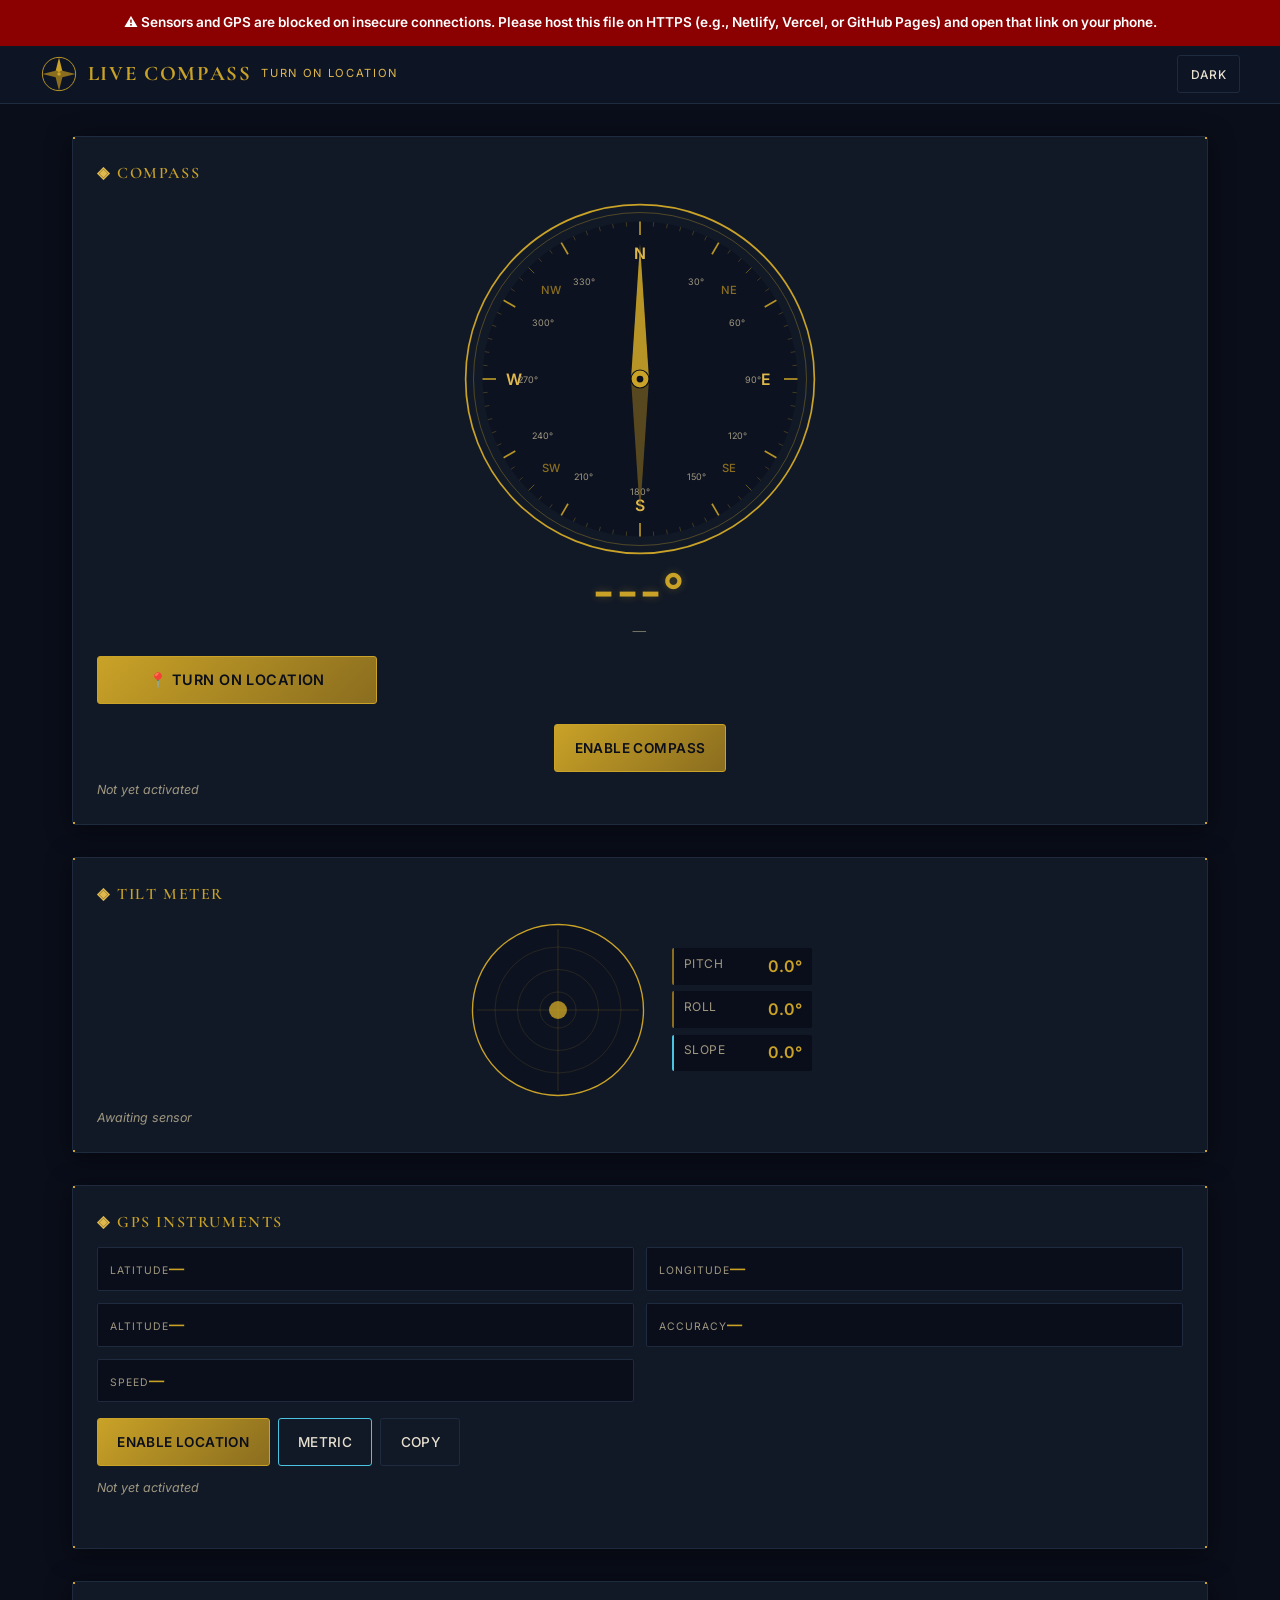
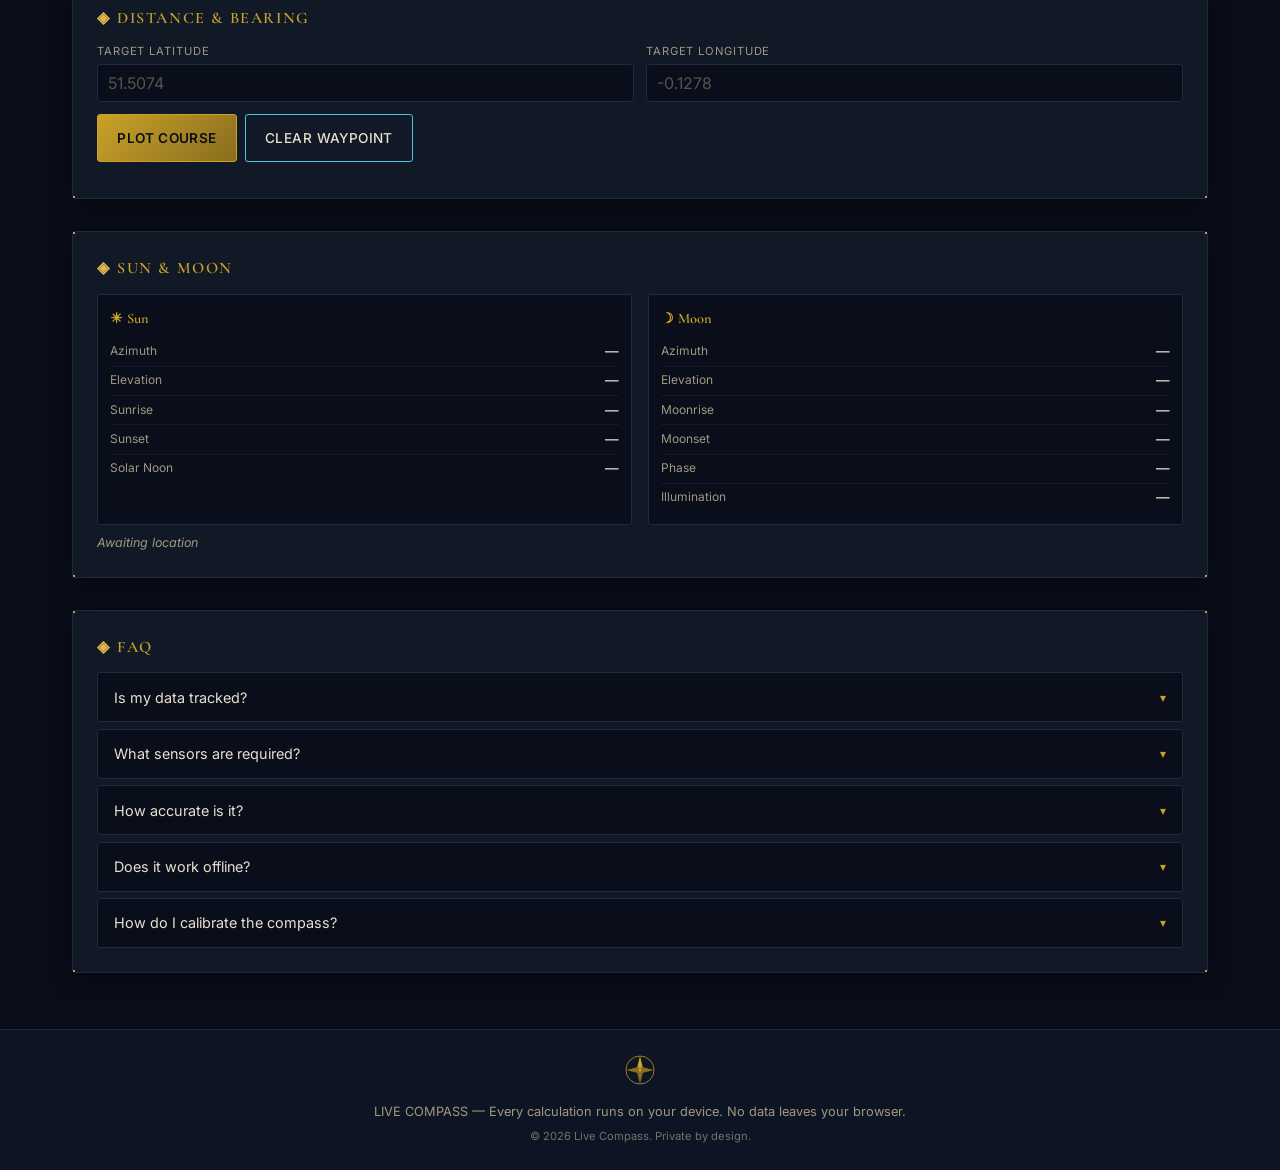
==== commit d0ea0492: "Lock mobile viewport — prevent pinch-zoom, double-tap zoom, Ctrl+wheel zoom Fix A: viewport meta tag" ====
--- a/index.html
+++ b/index.html
@@ -2,11 +2,10 @@
 <html lang="en" data-theme="dark">
 <head>
 <meta charset="UTF-8">
-<meta name="viewport" content="width=device-width, initial-scale=1.0, viewport-fit=cover, user-scalable=no">
+<meta name="viewport" content="width=device-width, initial-scale=1.0, maximum-scale=1.0, minimum-scale=1.0, user-scalable=no, viewport-fit=cover">
 <meta name="apple-mobile-web-app-capable" content="yes">
 <meta name="mobile-web-app-capable" content="yes">
 <meta name="theme-color" content="#0a0e1a">
-<meta name="google-site-verification" content="pyHuIRRQD_sJR_EfHPMNYFwTa0nPw9SZmsoSrAN2-Ic" />
 <title>Live Compass — Celestial Navigation</title>
 <link rel="icon" type="image/svg+xml" href="data:image/svg+xml,%3Csvg xmlns='http://www.w3.org/2000/svg' viewBox='0 0 64 64'%3E%3Ccircle cx='32' cy='32' r='28' fill='none' stroke='%23c9a227' stroke-width='2'/%3E%3Cpolygon points='32,4 38,28 32,36 26,28' fill='%23c9a227'/%3E%3Cpolygon points='32,60 38,36 32,28 26,36' fill='%235a4a1f'/%3E%3Cpolygon points='4,32 28,26 36,32 28,38' fill='%235a4a1f'/%3E%3Cpolygon points='60,32 36,26 28,32 36,38' fill='%235a4a1f'/%3E%3C/svg%3E">
 <link rel="preconnect" href="https://fonts.googleapis.com">
@@ -16,8 +15,8 @@
 :root{--bg:#0a0e1a;--bg-2:#0d1424;--panel-bg:#111927;--panel-border:#1e2a3d;--fg:#e8e0cf;--fg-dim:#a09880;--brass:#c9a227;--brass-light:#e0b84c;--brass-dim:#8a6d1f;--accent-cyan:#4ac4e0;--dial-bg:#0c1220;--shadow:0 4px 24px rgba(0,0,0,.5);--glow:0 0 8px rgba(201,162,39,.3);--corner:14px;--touch-min:48px;--serif:'Cormorant Garamond',Georgia,serif;--sans:'Inter',-apple-system,sans-serif}
 [data-theme="light"]{--bg:#f4ecd8;--bg-2:#ebe2cc;--panel-bg:#f7f0dd;--panel-border:#d4c9a8;--fg:#1a1a1a;--fg-dim:#5a5040;--brass:#8a6d1f;--brass-light:#a6842a;--brass-dim:#6b5417;--accent-cyan:#1a7a9a;--dial-bg:#e8dfc5;--shadow:0 4px 16px rgba(0,0,0,.12);--glow:0 0 6px rgba(138,109,31,.25)}
 *,*::before,*::after{box-sizing:border-box;margin:0;padding:0}
-html{scroll-behavior:smooth;-webkit-text-size-adjust:100%;-webkit-tap-highlight-color:transparent}
-body{font-family:var(--sans);background:var(--bg);color:var(--fg);line-height:1.6;min-height:100dvh;transition:background .4s,color .4s;-webkit-font-smoothing:antialiased;overflow-x:hidden}
+html{scroll-behavior:smooth;-webkit-text-size-adjust:100%;text-size-adjust:100%;-webkit-tap-highlight-color:transparent;touch-action:pan-y}
+body{font-family:var(--sans);background:var(--bg);color:var(--fg);line-height:1.6;min-height:100dvh;transition:background .4s,color .4s;-webkit-font-smoothing:antialiased;overflow-x:hidden;-webkit-user-select:none;user-select:none}
 h1,h2,h3{font-family:var(--serif);font-weight:600;letter-spacing:.02em}
 #https-warning{display:none;position:sticky;top:0;z-index:9999;background:#8b0000;color:#fff;text-align:center;padding:.75rem 1rem;font-size:.85rem;font-weight:600}
 #https-warning.show{display:block}
@@ -102,9 +101,6 @@
 @media(max-width:380px){.compass-dial{max-width:260px}.heading-deg{font-size:2rem}.celestial-grid{grid-template-columns:1fr}.gps-grid{grid-template-columns:1fr 1fr}}
 @media(prefers-reduced-motion:reduce){*,*::before,*::after{animation-duration:.01ms!important;transition-duration:.01ms!important}}
 </style>
-    </style>
-    <script async src="https://pagead2.googlesyndication.com/pagead/js/adsbygoogle.js?client=ca-pub-2525418400328104"
-         crossorigin="anonymous"></script>
 </head>
 <body>
 <div id="https-warning">⚠️ Sensors and GPS are blocked on insecure connections. Please host this file on HTTPS (e.g., Netlify, Vercel, or GitHub Pages) and open that link on your phone.</div>
@@ -113,6 +109,7 @@
     <div class="logo">
       <svg class="logo-mark" viewBox="0 0 64 64" aria-hidden="true"><circle cx="32" cy="32" r="28" fill="none" stroke="currentColor" stroke-width="1.5"/><polygon points="32,4 38,28 32,36 26,28" fill="var(--brass)"/><polygon points="32,60 38,36 32,28 26,36" fill="var(--brass-dim)"/><polygon points="4,32 28,26 36,32 28,38" fill="var(--brass-dim)"/><polygon points="60,32 36,26 28,32 36,38" fill="var(--brass-dim)"/><circle cx="32" cy="32" r="3" fill="currentColor"/></svg>
       <span class="logo-name">LIVE COMPASS</span>
+      <span class="location-prompt">TURN ON LOCATION</span>
     </div>
     <button id="theme-toggle" class="btn btn-ghost btn-sm" aria-label="Toggle theme"><span class="theme-label">Dark</span></button>
   </div>
@@ -363,5 +360,28 @@
 if(document.readyState==='loading'){document.addEventListener('DOMContentLoaded',init)}else{init()}
 })();
 </script>
+<script>
+/* ============================================================
+   ZOOM BLOCKER — locks viewport to native mobile behavior
+   ============================================================ */
+(function(){
+  'use strict';
+  var lastTap = 0;
+  document.addEventListener('touchend', function(e){
+    var now = Date.now();
+    if (now - lastTap < 300) e.preventDefault();
+    lastTap = now;
+  }, {passive:false});
+  document.addEventListener('gesturestart', function(e){ e.preventDefault(); }, {passive:false});
+  document.addEventListener('gesturechange', function(e){ e.preventDefault(); }, {passive:false});
+  document.addEventListener('gestureend', function(e){ e.preventDefault(); }, {passive:false});
+  document.addEventListener('wheel', function(e){
+    if (e.ctrlKey) e.preventDefault();
+  }, {passive:false});
+  document.addEventListener('touchmove', function(e){
+    if (e.touches.length > 1) e.preventDefault();
+  }, {passive:false});
+})();
+</script>
 </body>
-</html>
+</html>
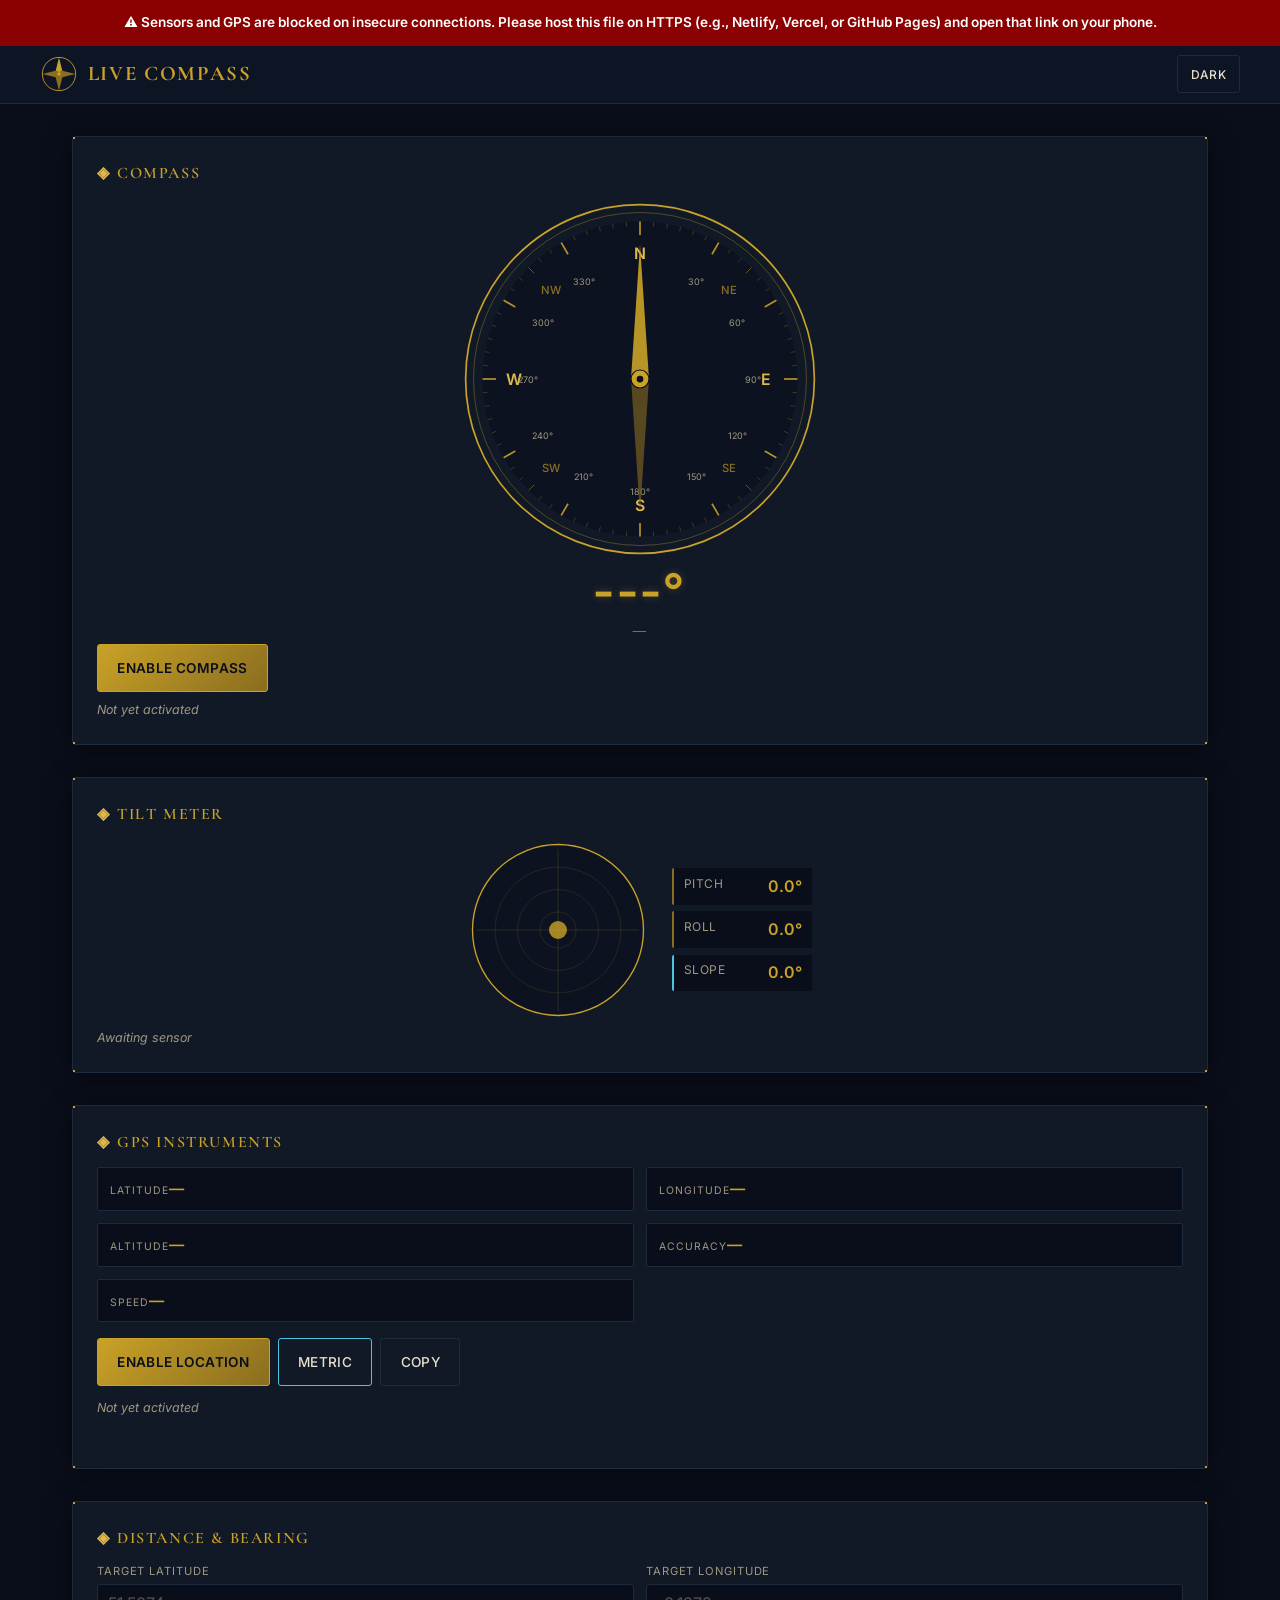
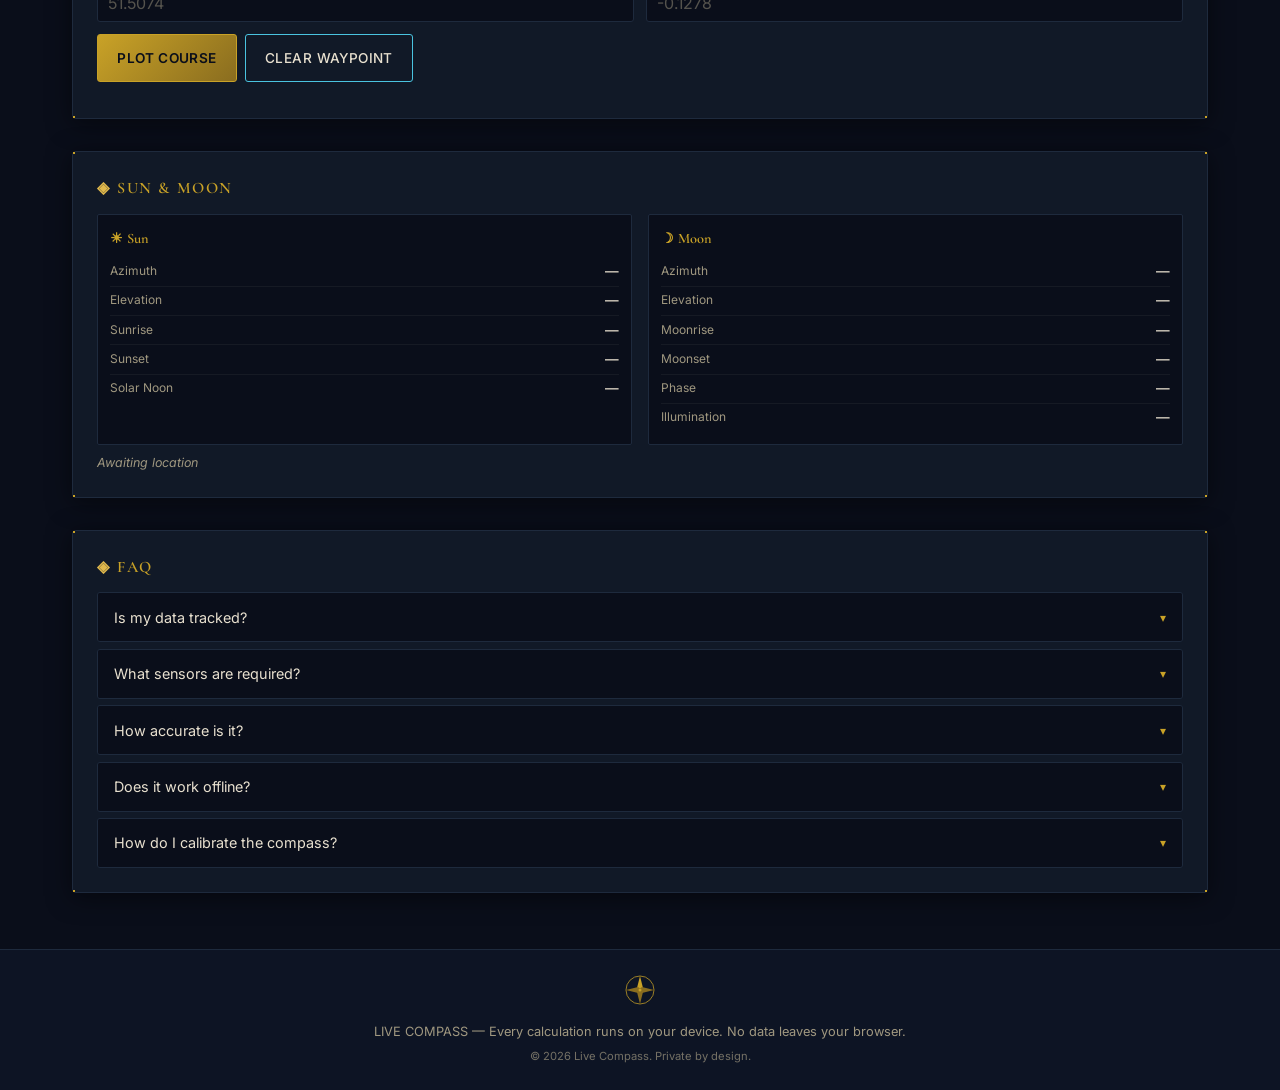
==== commit fd3db162: "Add files via upload" ====
--- a/index.html
+++ b/index.html
@@ -14,9 +14,10 @@
 <style>
 :root{--bg:#0a0e1a;--bg-2:#0d1424;--panel-bg:#111927;--panel-border:#1e2a3d;--fg:#e8e0cf;--fg-dim:#a09880;--brass:#c9a227;--brass-light:#e0b84c;--brass-dim:#8a6d1f;--accent-cyan:#4ac4e0;--dial-bg:#0c1220;--shadow:0 4px 24px rgba(0,0,0,.5);--glow:0 0 8px rgba(201,162,39,.3);--corner:14px;--touch-min:48px;--serif:'Cormorant Garamond',Georgia,serif;--sans:'Inter',-apple-system,sans-serif}
 [data-theme="light"]{--bg:#f4ecd8;--bg-2:#ebe2cc;--panel-bg:#f7f0dd;--panel-border:#d4c9a8;--fg:#1a1a1a;--fg-dim:#5a5040;--brass:#8a6d1f;--brass-light:#a6842a;--brass-dim:#6b5417;--accent-cyan:#1a7a9a;--dial-bg:#e8dfc5;--shadow:0 4px 16px rgba(0,0,0,.12);--glow:0 0 6px rgba(138,109,31,.25)}
-*,*::before,*::after{box-sizing:border-box;margin:0;padding:0}
-html{scroll-behavior:smooth;-webkit-text-size-adjust:100%;text-size-adjust:100%;-webkit-tap-highlight-color:transparent;touch-action:pan-y}
-body{font-family:var(--sans);background:var(--bg);color:var(--fg);line-height:1.6;min-height:100dvh;transition:background .4s,color .4s;-webkit-font-smoothing:antialiased;overflow-x:hidden;-webkit-user-select:none;user-select:none}
+*,*::before,*::after{box-sizing:border-box;margin:0;padding:0;-webkit-touch-callout:none;touch-action:pan-y}
+html{scroll-behavior:smooth;-webkit-text-size-adjust:100%;text-size-adjust:100%;-webkit-tap-highlight-color:transparent;touch-action:pan-y;overflow-x:hidden}
+body{font-family:var(--sans);background:var(--bg);color:var(--fg);line-height:1.6;min-height:100dvh;transition:background .4s,color .4s;-webkit-font-smoothing:antialiased;overflow-x:hidden;-webkit-user-select:none;user-select:none;touch-action:pan-y;position:relative;-webkit-touch-callout:none}
+input,textarea,.value{-webkit-user-select:text;user-select:text}
 h1,h2,h3{font-family:var(--serif);font-weight:600;letter-spacing:.02em}
 #https-warning{display:none;position:sticky;top:0;z-index:9999;background:#8b0000;color:#fff;text-align:center;padding:.75rem 1rem;font-size:.85rem;font-weight:600}
 #https-warning.show{display:block}
@@ -25,7 +26,6 @@
 .logo{display:flex;align-items:center;gap:.6rem}
 .logo-mark{width:38px;height:38px;color:var(--brass);flex-shrink:0}
 .logo-name{font-family:var(--serif);font-size:1.1rem;font-weight:700;color:var(--brass);letter-spacing:.08em;line-height:1.1}
-.location-prompt{font-size:.7rem;color:var(--brass-light);text-transform:uppercase;letter-spacing:.15em;margin-left:auto;margin-right:1rem;animation:pulse 2s infinite}@keyframes pulse{0%,100%{opacity:1}50%{opacity:.6}}
 .btn{font-family:var(--sans);font-size:.85rem;font-weight:500;min-height:var(--touch-min);padding:.5rem 1.2rem;border:1px solid var(--brass-dim);background:var(--panel-bg);color:var(--fg);cursor:pointer;border-radius:3px;transition:all .2s;letter-spacing:.03em;text-transform:uppercase;-webkit-user-select:none;user-select:none}
 .btn:hover{border-color:var(--brass);box-shadow:var(--glow)}
 .btn:active{transform:scale(.96);opacity:.9}
@@ -109,14 +109,12 @@
     <div class="logo">
       <svg class="logo-mark" viewBox="0 0 64 64" aria-hidden="true"><circle cx="32" cy="32" r="28" fill="none" stroke="currentColor" stroke-width="1.5"/><polygon points="32,4 38,28 32,36 26,28" fill="var(--brass)"/><polygon points="32,60 38,36 32,28 26,36" fill="var(--brass-dim)"/><polygon points="4,32 28,26 36,32 28,38" fill="var(--brass-dim)"/><polygon points="60,32 36,26 28,32 36,38" fill="var(--brass-dim)"/><circle cx="32" cy="32" r="3" fill="currentColor"/></svg>
       <span class="logo-name">LIVE COMPASS</span>
-      <span class="location-prompt">TURN ON LOCATION</span>
     </div>
     <button id="theme-toggle" class="btn btn-ghost btn-sm" aria-label="Toggle theme"><span class="theme-label">Dark</span></button>
   </div>
 </header>
 <main class="main-content">
-  <section class="panel" aria-labelledby="compass-heading"><div class="panel-frame"><h2 id="compass-heading" class="panel-title"><span class="panel-icon">◈</span> Compass</h2><div class="panel-body"><div class="compass-wrap"><svg id="compass-dial" class="compass-dial" viewBox="0 0 320 320" role="img" aria-label="Compass dial"><circle cx="160" cy="160" r="155" fill="none" stroke="var(--brass)" stroke-width="1.5"/><circle cx="160" cy="160" r="148" fill="none" stroke="var(--brass)" stroke-width=".5" opacity=".6"/><circle cx="160" cy="160" r="140" fill="var(--dial-bg)"/><g id="compass-ticks"></g><g id="compass-labels"></g><g id="celestial-markers"></g><g id="waypoint-marker" style="display:none"><circle r="6" fill="var(--accent-cyan)" stroke="var(--brass)" stroke-width="1"/><text y="-12" text-anchor="middle" fill="var(--accent-cyan)" font-size="9" font-family="Inter,sans-serif">WP</text></g><g id="compass-needle"><polygon points="160,40 152,160 168,160" fill="var(--brass)" opacity=".9"/><polygon points="160,280 152,160 168,160" fill="var(--brass-dim)" opacity=".6"/><circle cx="160" cy="160" r="8" fill="var(--brass)" stroke="var(--bg)" stroke-width="1"/><circle cx="160" cy="160" r="3" fill="var(--bg)"/></g></svg><div class="heading-readout"><span id="heading-deg" class="heading-deg">---°</span><span id="heading-card" class="heading-card">—</span></div></div><button id="turn-on-location" class="btn btn-primary" style="width:100%;max-width:280px;margin:.75rem 0;padding:.75rem;font-size:.9rem">📍 TURN ON LOCATION</button>
-        <div class="compass-controls"><button id="enable-compass" class="btn btn-primary">Enable Compass</button><button id="calibrate-compass" class="btn btn-secondary" style="display:none">Calibrate</button></div><span id="compass-status" class="status-msg" role="status" aria-live="polite">Not yet activated</span></div></div></section>
+  <section class="panel" aria-labelledby="compass-heading"><div class="panel-frame"><h2 id="compass-heading" class="panel-title"><span class="panel-icon">◈</span> Compass</h2><div class="panel-body"><div class="compass-wrap"><svg id="compass-dial" class="compass-dial" viewBox="0 0 320 320" role="img" aria-label="Compass dial"><circle cx="160" cy="160" r="155" fill="none" stroke="var(--brass)" stroke-width="1.5"/><circle cx="160" cy="160" r="148" fill="none" stroke="var(--brass)" stroke-width=".5" opacity=".6"/><circle cx="160" cy="160" r="140" fill="var(--dial-bg)"/><g id="compass-ticks"></g><g id="compass-labels"></g><g id="celestial-markers"></g><g id="waypoint-marker" style="display:none"><circle r="6" fill="var(--accent-cyan)" stroke="var(--brass)" stroke-width="1"/><text y="-12" text-anchor="middle" fill="var(--accent-cyan)" font-size="9" font-family="Inter,sans-serif">WP</text></g><g id="compass-needle"><polygon points="160,40 152,160 168,160" fill="var(--brass)" opacity=".9"/><polygon points="160,280 152,160 168,160" fill="var(--brass-dim)" opacity=".6"/><circle cx="160" cy="160" r="8" fill="var(--brass)" stroke="var(--bg)" stroke-width="1"/><circle cx="160" cy="160" r="3" fill="var(--bg)"/></g></svg><div class="heading-readout"><span id="heading-deg" class="heading-deg">---°</span><span id="heading-card" class="heading-card">—</span></div></div><button id="enable-compass" class="btn btn-primary">Enable Compass</button><button id="calibrate-compass" class="btn btn-secondary" style="display:none">Calibrate</button></div><span id="compass-status" class="status-msg" role="status" aria-live="polite">Not yet activated</span></div></div></section>
   <section class="panel" aria-labelledby="tilt-heading"><div class="panel-frame"><h2 id="tilt-heading" class="panel-title"><span class="panel-icon">◈</span> Tilt Meter</h2><div class="panel-body"><div class="tilt-wrap"><svg id="tilt-gauge" class="tilt-gauge" viewBox="0 0 200 200" role="img" aria-label="Bubble level"><circle cx="100" cy="100" r="95" fill="var(--dial-bg)" stroke="var(--brass)" stroke-width="1.5"/><line x1="10" y1="100" x2="190" y2="100" stroke="var(--brass)" stroke-width=".5" opacity=".4"/><line x1="100" y1="10" x2="100" y2="190" stroke="var(--brass)" stroke-width=".5" opacity=".4"/><circle cx="100" cy="100" r="70" fill="none" stroke="var(--brass)" stroke-width=".5" opacity=".3"/><circle cx="100" cy="100" r="45" fill="none" stroke="var(--brass)" stroke-width=".5" opacity=".3"/><circle cx="100" cy="100" r="20" fill="none" stroke="var(--brass)" stroke-width=".5" opacity=".3"/><circle id="tilt-bubble" cx="100" cy="100" r="10" fill="var(--brass)" opacity=".8"/></svg><div class="tilt-readout"><div class="tilt-row"><span class="tilt-label">Pitch</span><span id="pitch-val" class="tilt-val">0.0°</span></div><div class="tilt-row"><span class="tilt-label">Roll</span><span id="roll-val" class="tilt-val">0.0°</span></div><div class="tilt-row tilt-slope"><span class="tilt-label">Slope</span><span id="slope-val" class="tilt-val">0.0°</span></div></div></div><span id="tilt-status" class="status-msg" role="status" aria-live="polite">Awaiting sensor</span></div></div></section>
   <section class="panel" aria-labelledby="gps-heading"><div class="panel-frame"><h2 id="gps-heading" class="panel-title"><span class="panel-icon">◈</span> GPS Instruments</h2><div class="panel-body"><div class="gps-grid"><div class="gps-cell"><span class="gps-label">Latitude</span><span id="gps-lat" class="gps-val">—</span></div><div class="gps-cell"><span class="gps-label">Longitude</span><span id="gps-lon" class="gps-val">—</span></div><div class="gps-cell"><span class="gps-label">Altitude</span><span id="gps-alt" class="gps-val">—</span></div><div class="gps-cell"><span class="gps-label">Accuracy</span><span id="gps-acc" class="gps-val">—</span></div><div class="gps-cell"><span class="gps-label">Speed</span><span id="gps-speed" class="gps-val">—</span></div></div><div class="gps-controls"><button id="enable-gps" class="btn btn-primary">Enable Location</button><button id="unit-toggle" class="btn btn-secondary"><span id="unit-label">Metric</span></button><button id="copy-coords" class="btn btn-ghost">Copy</button></
         span></div><span id="gps-status" class="status-msg" role="status" aria-live="polite">Not yet activated</span><span id="copy-feedback" class="copy-feedback" role="status" aria-live="polite"></span></div></div></section>
@@ -326,7 +324,6 @@
 function freezeNorth(){rotateNeedle(0);updateHeadingReadout(0)}
 function updateTiltDisplay(){var pitch=state.pitch,roll=state.roll;var slope=Math.sqrt(pitch*pitch+roll*roll);var p=document.getElementById('pitch-val'),r=document.getElementById('roll-val'),s=document.getElementById('slope-val');if(p)p.textContent=pitch.toFixed(1)+'°';if(r)r.textContent=roll.toFixed(1)+'°';if(s)s.textContent=slope.toFixed(1)+'°';var b=document.getElementById('tilt-bubble');if(b){var max=75;var xOff=Math.max(-max,Math.min(max,roll*(max/90)));var yOff=Math.max(-max,Math.min(max,pitch*(max/180)));b.setAttribute('cx',100+xOff);b.setAttribute('cy',100+yOff)}var t=document.getElementById('tilt-status');if(t){if(state.compassPermission==='granted'){t.textContent='Tilt sensor active';t.className='status-msg success'}else if(state.compassPermission==='unsupported'){t.textContent='No tilt sensor detected';t.className='status-msg'}}}
 function setGpsStatus(s){var el=document.getElementById('gps-status');if(!el)return;var msgs={pending:'Not yet activated',granted:'Location active',denied:'Location permission denied',unsupported:'Geolocation not supported on this device'};el.textContent=msgs[s]||'';el.className='status-msg'+(s==='denied'?' error':(s==='granted'?' success':''));state.gpsPermission=s}
-document.getElementById('turn-on-location').onclick=function(){document.getElementById('enable-gps').click()}
 document.getElementById('enable-gps').onclick=function(){if(!('geolocation' in navigator)){setGpsStatus('unsupported');return}navigator.geolocation.watchPosition(onGpsSuccess,onGpsError,{enableHighAccuracy:true,maximumAge:5e3,timeout:15e3})};
 function onGpsSuccess(pos){state.lat=pos.coords.latitude;state.lon=pos.coords.longitude;state.altitude=pos.coords.altitude;state.accuracy=pos.coords.accuracy;state.speed=pos.coords.speed;setGpsStatus('granted');updateGpsDisplay();updateCelestialData()}
 function onGpsError(err){var el=document.getElementById('gps-status');if(err.code===err.PERMISSION_DENIED){if(el){el.textContent='GPS permission denied. Please enable location access in your browser settings.';el.className='status-msg error'}setGpsStatus('denied')}else if(err.code===err.POSITION_UNAVAILABLE){if(el){el.textContent='GPS position unavailable. Move to an area with clear sky view.';el.className='status-msg error'}setGpsStatus('denied')}else if(err.code===err.TIMEOUT){if(el){el.textContent='GPS request timed out. Retrying...';el.className='status-msg'}}}
@@ -361,26 +358,62 @@
 })();
 </script>
 <script>
-/* ============================================================
-   ZOOM BLOCKER — locks viewport to native mobile behavior
-   ============================================================ */
-(function(){
-  'use strict';
-  var lastTap = 0;
-  document.addEventListener('touchend', function(e){
-    var now = Date.now();
-    if (now - lastTap < 300) e.preventDefault();
-    lastTap = now;
-  }, {passive:false});
-  document.addEventListener('gesturestart', function(e){ e.preventDefault(); }, {passive:false});
-  document.addEventListener('gesturechange', function(e){ e.preventDefault(); }, {passive:false});
-  document.addEventListener('gestureend', function(e){ e.preventDefault(); }, {passive:false});
-  document.addEventListener('wheel', function(e){
-    if (e.ctrlKey) e.preventDefault();
-  }, {passive:false});
-  document.addEventListener('touchmove', function(e){
-    if (e.touches.length > 1) e.preventDefault();
-  }, {passive:false});
+(function () {
+    var doc = document;
+
+    // 1. Block double-tap zoom
+    var lastTouchEnd = 0;
+    doc.addEventListener('touchend', function (e) {
+        var now = Date.now();
+        if (now - lastTouchEnd <= 300) {
+            if (e.cancelable) e.preventDefault();
+        }
+        lastTouchEnd = now;
+    }, { passive: false });
+
+    // 2. Block iOS gesture events (Safari-specific)
+    ['gesturestart', 'gesturechange', 'gestureend'].forEach(function (name) {
+        doc.addEventListener(name, function (e) {
+            if (e.cancelable) e.preventDefault();
+        }, { passive: false });
+    });
+
+    // 3. Block multi-touch pinch (Android + iOS)
+    doc.addEventListener('touchmove', function (e) {
+        if (e.touches.length > 1) {
+            if (e.cancelable) e.preventDefault();
+        }
+    }, { passive: false });
+
+    // 4. Block Ctrl + wheel zoom (desktop)
+    doc.addEventListener('wheel', function (e) {
+        if (e.ctrlKey || e.metaKey) {
+            if (e.cancelable) e.preventDefault();
+        }
+    }, { passive: false });
+
+    // 5. THE KEY FIX — Reset visual viewport scale on iOS Safari
+    if (window.visualViewport) {
+        var vv = window.visualViewport;
+        var resetScale = function () {
+            if (vv.scale !== 1) {
+                // Force zoom back to 1 by nudging the viewport
+                doc.documentElement.style.zoom = '1';
+                doc.body.style.zoom = '1';
+                vv.scale = 1;
+            }
+        };
+        vv.addEventListener('resize', resetScale);
+        vv.addEventListener('scroll', resetScale);
+    }
+
+    // 6. Belt-and-braces — reset document zoom on every touchmove
+    var resetZoom = function () {
+        doc.documentElement.style.zoom = '1';
+        doc.body.style.zoom = '1';
+    };
+    doc.addEventListener('touchstart', resetZoom, { passive: true });
+    doc.addEventListener('touchend', resetZoom, { passive: true });
 })();
 </script>
 </body>
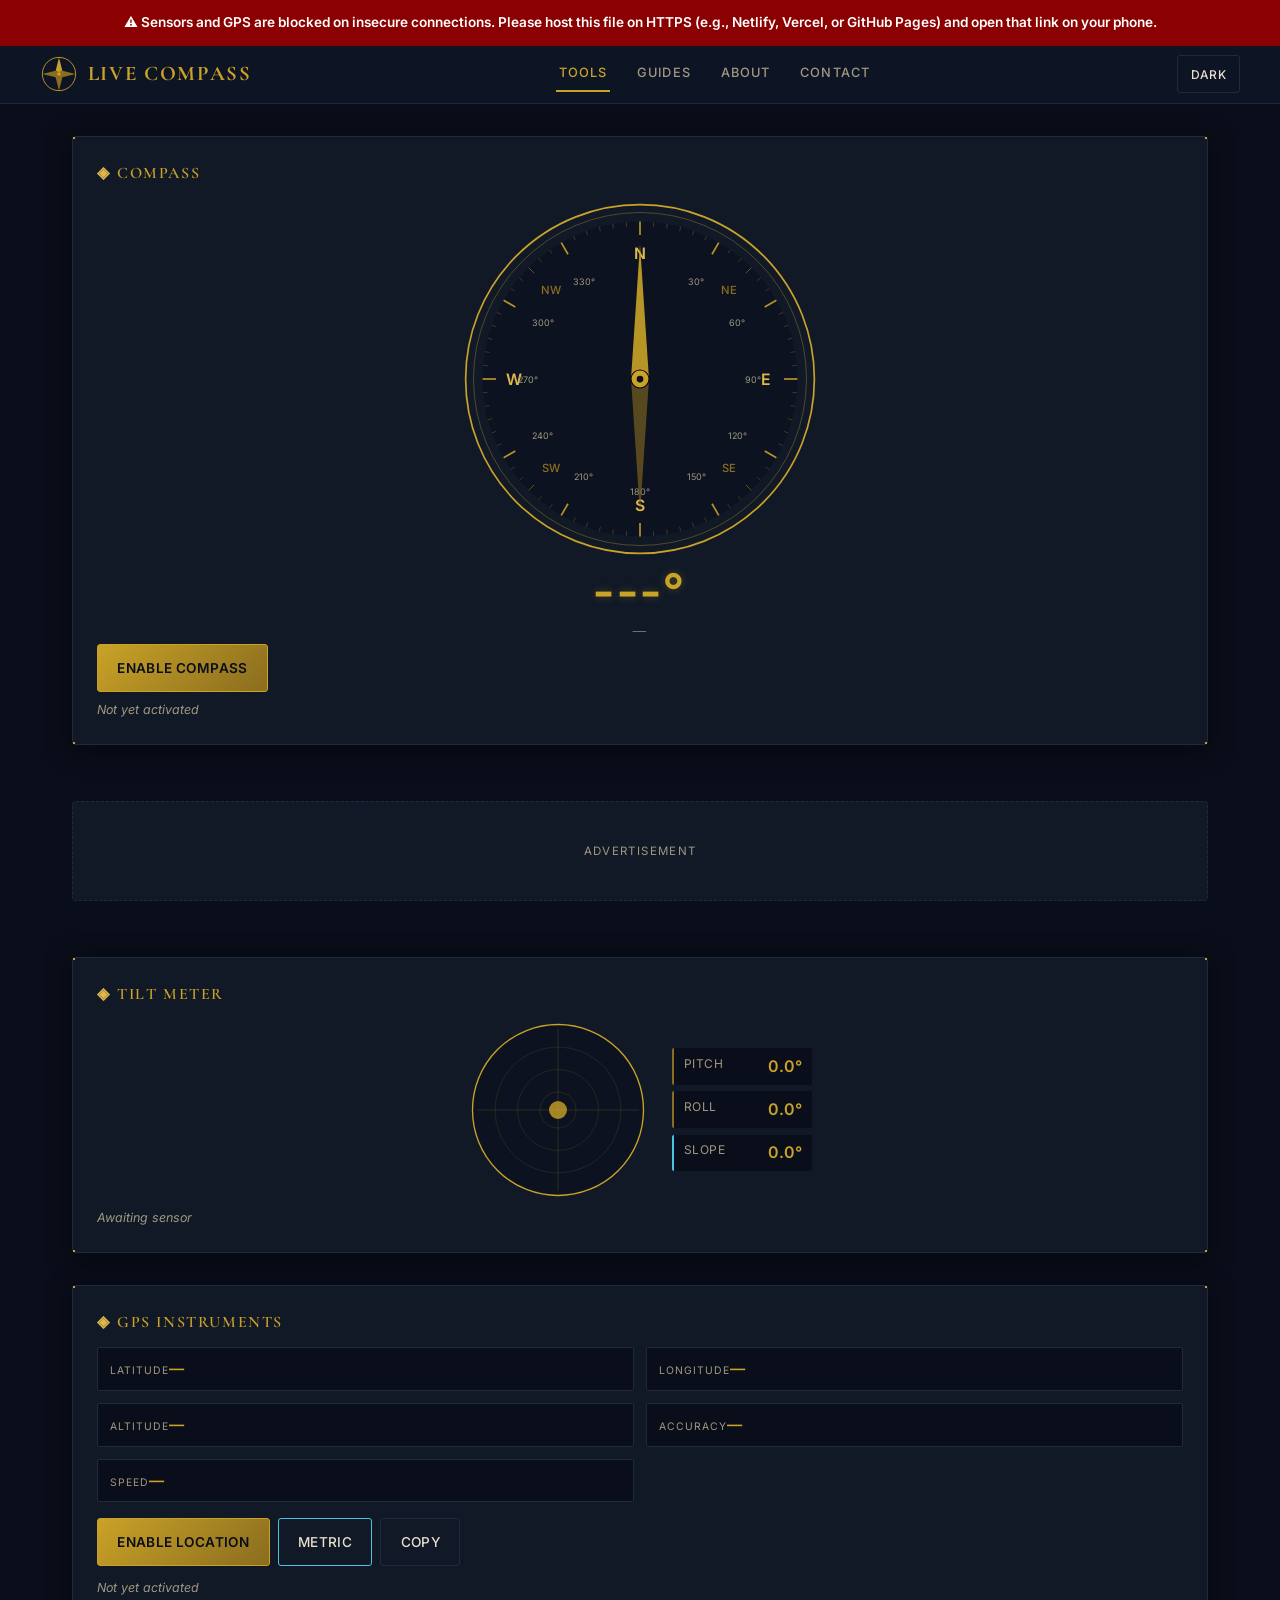
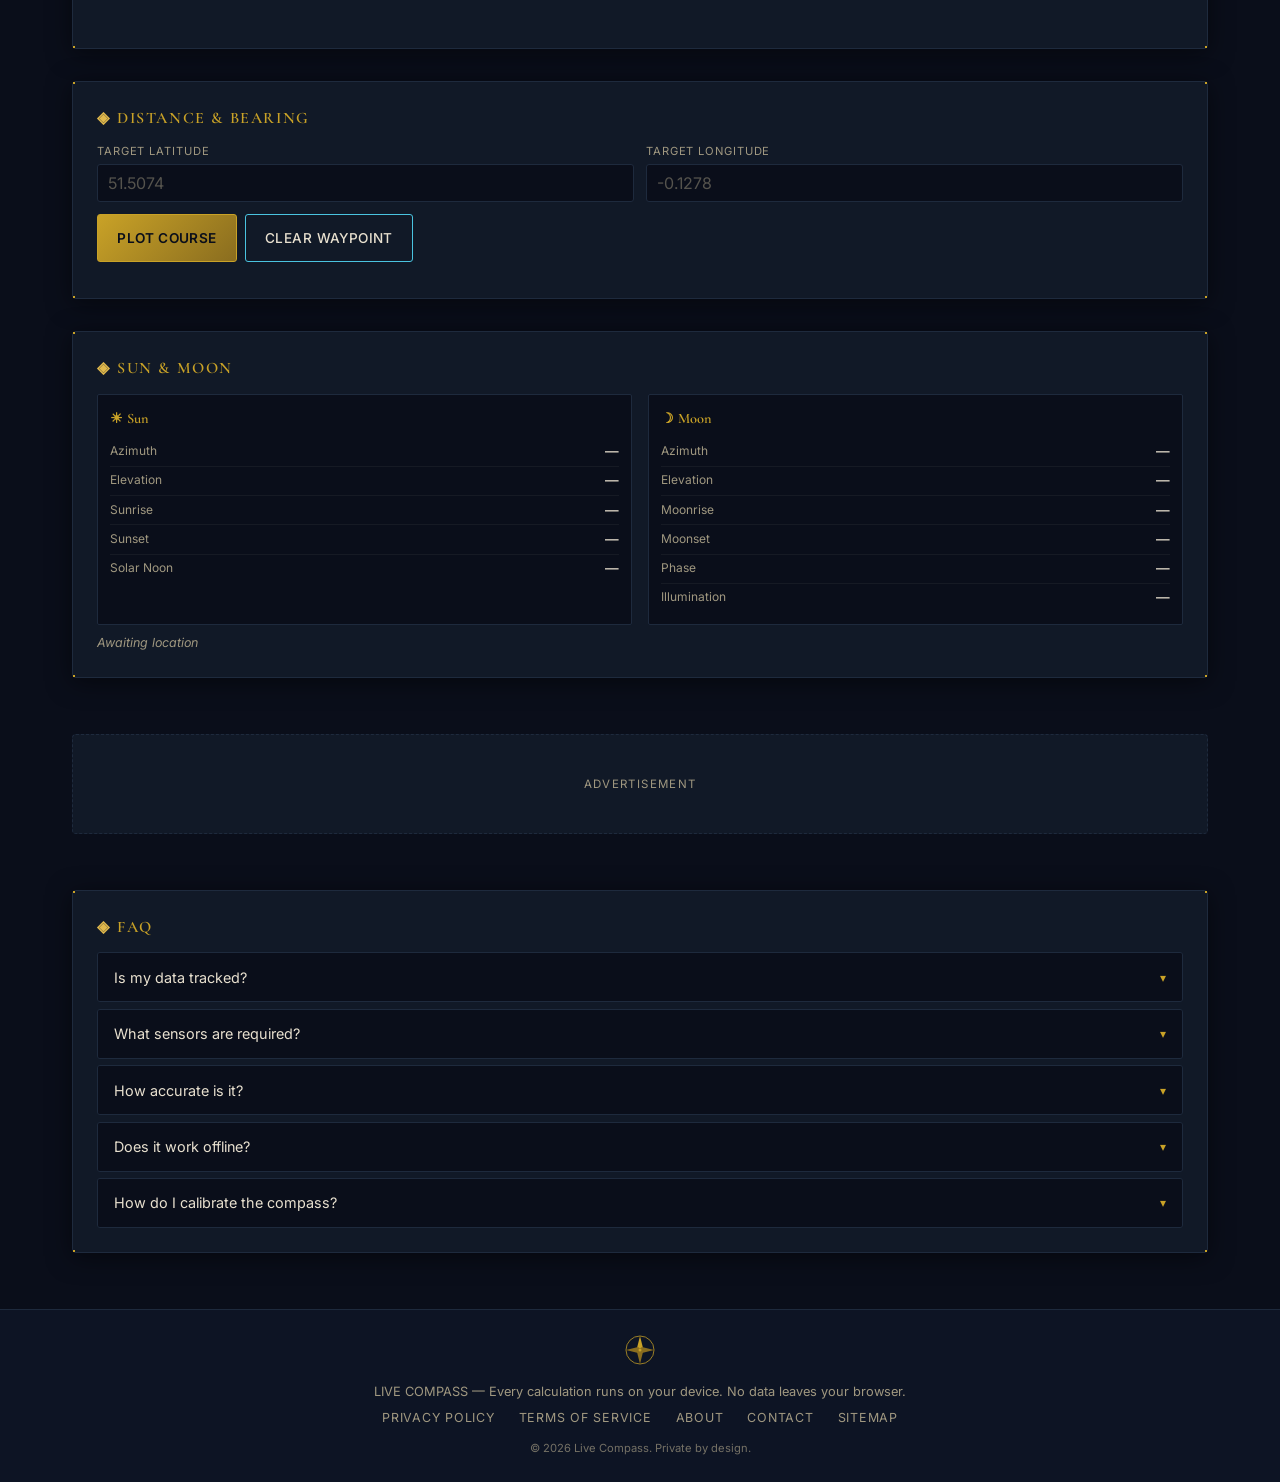
==== commit 4d1434f6: "Add files via upload" ====
--- a/index.html
+++ b/index.html
@@ -100,31 +100,61 @@
 @media(min-width:768px){.main-content{padding:2rem;gap:2rem}.panel-frame{padding:1.5rem}.compass-dial{max-width:360px}.heading-deg{font-size:3rem}.celestial-grid{grid-template-columns:1fr 1fr}.logo-name{font-size:1.3rem}}
 @media(max-width:380px){.compass-dial{max-width:260px}.heading-deg{font-size:2rem}.celestial-grid{grid-template-columns:1fr}.gps-grid{grid-template-columns:1fr 1fr}}
 @media(prefers-reduced-motion:reduce){*,*::before,*::after{animation-duration:.01ms!important;transition-duration:.01ms!important}}
+/* ---------- Site Navigation ---------- */
+.site-nav{display:flex;gap:1.5rem;align-items:center}
+.site-nav a{color:var(--fg-dim);text-decoration:none;font-size:.8rem;text-transform:uppercase;letter-spacing:.08em;font-weight:500;padding:.4rem .2rem;border-bottom:2px solid transparent;transition:color .2s,border-color .2s;white-space:nowrap}
+.site-nav a:hover{color:var(--brass)}
+.site-nav a.active{color:var(--brass);border-bottom-color:var(--brass)}
+a.logo{text-decoration:none}
+/* ---------- Footer Navigation ---------- */
+.footer-nav{display:flex;gap:1.5rem;justify-content:center;flex-wrap:wrap;margin-bottom:.75rem}
+.footer-nav a{color:var(--fg-dim);text-decoration:none;font-size:.78rem;text-transform:uppercase;letter-spacing:.06em;transition:color .2s}
+.footer-nav a:hover{color:var(--brass)}
+/* ---------- AdSense Slot ---------- */
+.adsense-slot{min-height:100px;display:flex;align-items:center;justify-content:center;border:1px dashed var(--panel-border);border-radius:4px;margin:1.5rem 0;color:var(--fg-dim);font-size:.72rem;text-transform:uppercase;letter-spacing:.12em;background:var(--panel-bg)}
+.adsense-slot::before{content:'Advertisement'}
+@media(max-width:768px){.site-nav{gap:.9rem}.site-nav a{font-size:.72rem}.header-inner{flex-wrap:wrap;gap:.5rem}.footer-nav{gap:.9rem}}
+@media(max-width:520px){.site-nav{order:3;width:100%;justify-content:center;padding-top:.25rem}}
 </style>
 </head>
 <body>
 <div id="https-warning">⚠️ Sensors and GPS are blocked on insecure connections. Please host this file on HTTPS (e.g., Netlify, Vercel, or GitHub Pages) and open that link on your phone.</div>
 <header class="site-header">
   <div class="header-inner">
-    <div class="logo">
+    <a class="logo" href="index.html">
       <svg class="logo-mark" viewBox="0 0 64 64" aria-hidden="true"><circle cx="32" cy="32" r="28" fill="none" stroke="currentColor" stroke-width="1.5"/><polygon points="32,4 38,28 32,36 26,28" fill="var(--brass)"/><polygon points="32,60 38,36 32,28 26,36" fill="var(--brass-dim)"/><polygon points="4,32 28,26 36,32 28,38" fill="var(--brass-dim)"/><polygon points="60,32 36,26 28,32 36,38" fill="var(--brass-dim)"/><circle cx="32" cy="32" r="3" fill="currentColor"/></svg>
       <span class="logo-name">LIVE COMPASS</span>
-    </div>
+    </a>
+    <nav class="site-nav" aria-label="Primary">
+      <a href="index.html" class="active">Tools</a>
+      <a href="guides/index.html">Guides</a>
+      <a href="about.html">About</a>
+      <a href="contact.html">Contact</a>
+    </nav>
     <button id="theme-toggle" class="btn btn-ghost btn-sm" aria-label="Toggle theme"><span class="theme-label">Dark</span></button>
   </div>
 </header>
 <main class="main-content">
   <section class="panel" aria-labelledby="compass-heading"><div class="panel-frame"><h2 id="compass-heading" class="panel-title"><span class="panel-icon">◈</span> Compass</h2><div class="panel-body"><div class="compass-wrap"><svg id="compass-dial" class="compass-dial" viewBox="0 0 320 320" role="img" aria-label="Compass dial"><circle cx="160" cy="160" r="155" fill="none" stroke="var(--brass)" stroke-width="1.5"/><circle cx="160" cy="160" r="148" fill="none" stroke="var(--brass)" stroke-width=".5" opacity=".6"/><circle cx="160" cy="160" r="140" fill="var(--dial-bg)"/><g id="compass-ticks"></g><g id="compass-labels"></g><g id="celestial-markers"></g><g id="waypoint-marker" style="display:none"><circle r="6" fill="var(--accent-cyan)" stroke="var(--brass)" stroke-width="1"/><text y="-12" text-anchor="middle" fill="var(--accent-cyan)" font-size="9" font-family="Inter,sans-serif">WP</text></g><g id="compass-needle"><polygon points="160,40 152,160 168,160" fill="var(--brass)" opacity=".9"/><polygon points="160,280 152,160 168,160" fill="var(--brass-dim)" opacity=".6"/><circle cx="160" cy="160" r="8" fill="var(--brass)" stroke="var(--bg)" stroke-width="1"/><circle cx="160" cy="160" r="3" fill="var(--bg)"/></g></svg><div class="heading-readout"><span id="heading-deg" class="heading-deg">---°</span><span id="heading-card" class="heading-card">—</span></div></div><button id="enable-compass" class="btn btn-primary">Enable Compass</button><button id="calibrate-compass" class="btn btn-secondary" style="display:none">Calibrate</button></div><span id="compass-status" class="status-msg" role="status" aria-live="polite">Not yet activated</span></div></div></section>
+  <aside class="adsense-slot" aria-label="Advertisement"></aside>
   <section class="panel" aria-labelledby="tilt-heading"><div class="panel-frame"><h2 id="tilt-heading" class="panel-title"><span class="panel-icon">◈</span> Tilt Meter</h2><div class="panel-body"><div class="tilt-wrap"><svg id="tilt-gauge" class="tilt-gauge" viewBox="0 0 200 200" role="img" aria-label="Bubble level"><circle cx="100" cy="100" r="95" fill="var(--dial-bg)" stroke="var(--brass)" stroke-width="1.5"/><line x1="10" y1="100" x2="190" y2="100" stroke="var(--brass)" stroke-width=".5" opacity=".4"/><line x1="100" y1="10" x2="100" y2="190" stroke="var(--brass)" stroke-width=".5" opacity=".4"/><circle cx="100" cy="100" r="70" fill="none" stroke="var(--brass)" stroke-width=".5" opacity=".3"/><circle cx="100" cy="100" r="45" fill="none" stroke="var(--brass)" stroke-width=".5" opacity=".3"/><circle cx="100" cy="100" r="20" fill="none" stroke="var(--brass)" stroke-width=".5" opacity=".3"/><circle id="tilt-bubble" cx="100" cy="100" r="10" fill="var(--brass)" opacity=".8"/></svg><div class="tilt-readout"><div class="tilt-row"><span class="tilt-label">Pitch</span><span id="pitch-val" class="tilt-val">0.0°</span></div><div class="tilt-row"><span class="tilt-label">Roll</span><span id="roll-val" class="tilt-val">0.0°</span></div><div class="tilt-row tilt-slope"><span class="tilt-label">Slope</span><span id="slope-val" class="tilt-val">0.0°</span></div></div></div><span id="tilt-status" class="status-msg" role="status" aria-live="polite">Awaiting sensor</span></div></div></section>
   <section class="panel" aria-labelledby="gps-heading"><div class="panel-frame"><h2 id="gps-heading" class="panel-title"><span class="panel-icon">◈</span> GPS Instruments</h2><div class="panel-body"><div class="gps-grid"><div class="gps-cell"><span class="gps-label">Latitude</span><span id="gps-lat" class="gps-val">—</span></div><div class="gps-cell"><span class="gps-label">Longitude</span><span id="gps-lon" class="gps-val">—</span></div><div class="gps-cell"><span class="gps-label">Altitude</span><span id="gps-alt" class="gps-val">—</span></div><div class="gps-cell"><span class="gps-label">Accuracy</span><span id="gps-acc" class="gps-val">—</span></div><div class="gps-cell"><span class="gps-label">Speed</span><span id="gps-speed" class="gps-val">—</span></div></div><div class="gps-controls"><button id="enable-gps" class="btn btn-primary">Enable Location</button><button id="unit-toggle" class="btn btn-secondary"><span id="unit-label">Metric</span></button><button id="copy-coords" class="btn btn-ghost">Copy</button></
         span></div><span id="gps-status" class="status-msg" role="status" aria-live="polite">Not yet activated</span><span id="copy-feedback" class="copy-feedback" role="status" aria-live="polite"></span></div></div></section>
   <section class="panel" aria-labelledby="nav-heading"><div class="panel-frame"><h2 id="nav-heading" class="panel-title"><span class="panel-icon">◈</span> Distance & Bearing</h2><div class="panel-body"><div class="nav-inputs"><div class="input-group"><label for="target-lat">Target Latitude</label><input type="number" id="target-lat" step="any" placeholder="51.5074" inputmode="decimal"></div><div class="input-group"><label for="target-lon">Target Longitude</label><input type="number" id="target-lon" step="any" placeholder="-0.1278" inputmode="decimal"></div></div><div class="nav-controls"><button id="plot-course" class="btn btn-primary">Plot Course</button><button id="clear-waypoint" class="btn btn-secondary">Clear Waypoint</button></div><div id="nav-results" class="nav-results" style="display:none"><div class="nav-result-row"><span class="nav-label">Distance</span><span id="nav-dist" class="nav-val">—</span></div><div class="nav-result-row"><span class="nav-label">Bearing</span><span id="nav-bearing" class="nav-val">—</span></div></div><span id="nav-status" class="status-msg" role="status" aria-live="polite"></span></div></div></section>
   <section class="panel" aria-labelledby="celestial-heading"><div class="panel-frame"><h2 id="celestial-heading" class="panel-title"><span class="panel-icon">◈</span> Sun & Moon</h2><div class="panel-body"><div class="celestial-grid"><div class="celestial-block"><h3 class="celestial-title">☀ Sun</h3><div class="celestial-row"><span class="c-label">Azimuth</span><span id="sun-az" class="c-val">—</span></div><div class="celestial-row"><span class="c-label">Elevation</span><span id="sun-el" class="c-val">—</span></div><div class="celestial-row"><span class="c-label">Sunrise</span><span id="sunrise" class="c-val">—</span></div><div class="celestial-row"><span class="c-label">Sunset</span><span id="sunset" class="c-val">—</span></div><div class="celestial-row"><span class="c-label">Solar Noon</span><span id="solar-noon" class="c-val">—</span></div></div><div class="celestial-block"><h3 class="celestial-title">☽ Moon</h3><div class="celestial-row"><span class="c-label">Azimuth</span><span id="moon-az" class="c-val">—</span></div><div class="celestial-row"><span class="c-label">Elevation</span><span id="moon-el" class="c-val">—</span></div><div class="celestial-row"><span class="c-label">Moonrise</span><span id="moonrise" class="c-val">—</span></div><div class="celestial-row"><span class="c-label">Moonset</span><span id="moonset" class="c-val">—</span></div><div class="celestial-row"><span class="c-label">Phase</span><span id="moon-phase" class="c-val">—</span></div><div class="celestial-row"><span class="c-label">Illumination</span><span id="moon-illum" class="c-val">—</span></div></div></div><span id="celestial-status" class="status-msg" role="status" aria-live="polite">Awaiting location</span></div></div></section>
+  <aside class="adsense-slot" aria-label="Advertisement"></aside>
   <section class="panel" aria-labelledby="faq-heading"><div class="panel-frame"><h2 id="faq-heading" class="panel-title"><span class="panel-icon">◈</span> FAQ</h2><div class="panel-body"><div class="faq-list"><div class="faq-item"><button class="faq-question" aria-expanded="false" aria-controls="faq-1"><span>Is my data tracked?</span><span class="faq-chevron">▾</span></button><div id="faq-1" class="faq-answer" role="region" aria-hidden="true"><p>No. Everything is computed entirely within your browser on your own device. Nothing is transmitted to any server, stored externally, or tracked in any way. This application is fully offline-capable and leaves no trace.</p></div></div><div class="faq-item"><button class="faq-question" aria-expanded="false" aria-controls="faq-2"><span>What sensors are required?</span><span class="faq-chevron">▾</span></button><div id="faq-2" class="faq-answer" role="region" aria-hidden="true"><p>The compass requires a magnetometer. The tilt meter requires an accelerometer. GPS requires the Geolocation API. These are standard on smartphones. Desktop browsers lack orientation sensors — the compass then shows a fixed north-up display. All features degrade gracefully.</p></div></div><div class="faq-item"><button class="faq-question" aria-expanded="false" aria-controls="faq-3"><span>How accurate is it?</span><span class="faq-chevron">▾</span></button><div id="faq-3" class="faq-answer" role="region" aria-hidden="true"><p>Accuracy depends on your device hardware. Phone magnetometers typically achieve ±2–5° when calibrated. GPS varies from ±3 m (open sky) to ±50 m (urban). Sun and moon positions are computed with sub-arcminute precision using SunCalc — far beyond practical observation needs.</p></div></div><div class="faq-item"><button class="faq-question" aria-expanded="false" aria-controls="faq-4"><span>Does it work offline?</span><span class="faq-chevron">▾</span></button><div id="faq-4" class="faq-answer" role="region" aria-hidden="true"><p>Yes. Once loaded, the page has no network dependency. All calculations run locally. The only external request is for Google Fonts, and if that fails, the page falls back to system fonts automatically.</p></div></div><div class="faq-item"><button class="faq-question" aria-expanded="false" aria-controls="faq-5"><span>How do I calibrate the compass?</span><span class="faq-chevron">▾</span></button><div id="faq-5" class="faq-answer" role="region" aria-hidden="true"><p>If the heading seems inaccurate, move your device in a figure-8 motion several times to recalibrate the magnetometer — this is a hardware-level calibration handled by your OS. Avoid nearby metal objects and magnetic cases. You can also tap the Calibrate button to reset the offset.</p></div></div></div></div></div></section>
 </main>
 <footer class="site-footer">
   <svg class="footer-logo" viewBox="0 0 64 64" aria-hidden="true"><circle cx="32" cy="32" r="28" fill="none" stroke="currentColor" stroke-width="1.5"/><polygon points="32,4 38,28 32,36 26,28" fill="var(--brass)"/><polygon points="32,60 38,36 32,28 26,36" fill="var(--brass-dim)"/><polygon points="4,32 28,26 36,32 28,38" fill="var(--brass-dim)"/><polygon points="60,32 36,26 28,32 36,38" fill="var(--brass-dim)"/><circle cx="32" cy="32" r="3" fill="currentColor"/></svg>
   <p class="footer-text">LIVE COMPASS — Every calculation runs on your device. No data leaves your browser.</p>
+  <nav class="footer-nav" aria-label="Footer">
+    <a href="privacy-policy.html">Privacy Policy</a>
+    <a href="terms.html">Terms of Service</a>
+    <a href="about.html">About</a>
+    <a href="contact.html">Contact</a>
+    <a href="sitemap.xml">Sitemap</a>
+  </nav>
   <p class="footer-copy">&copy; <span id="year"></span> Live Compass. Private by design.</p>
 </footer>
 <script>
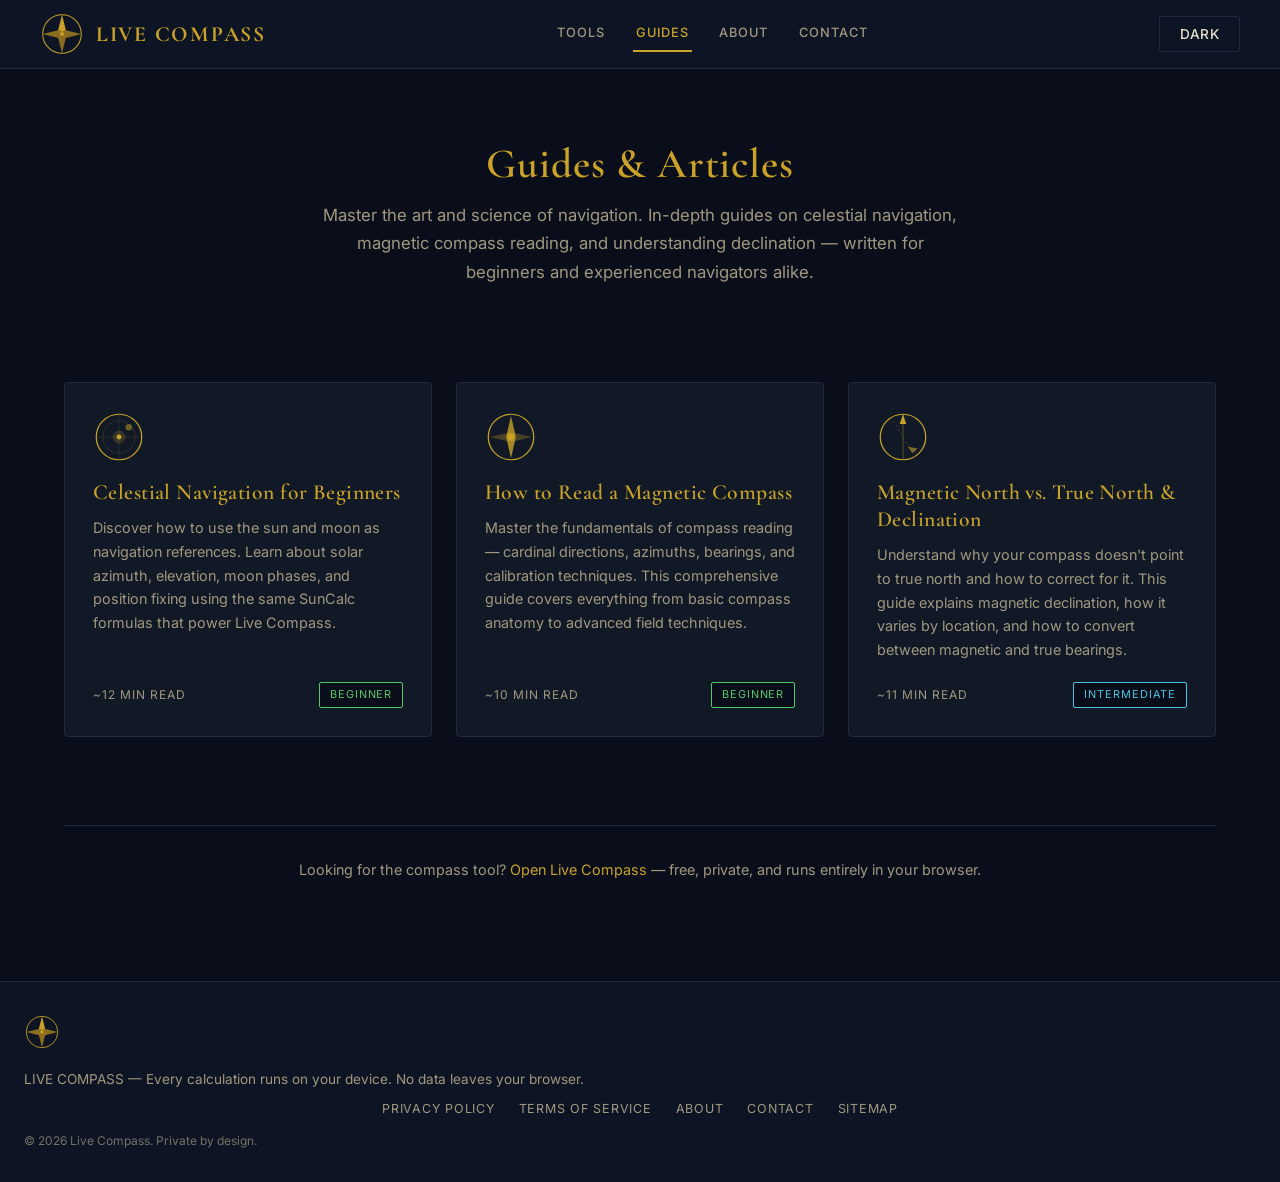
==== commit 6ca899ff: "Add files via upload" ====
--- a/index.html
+++ b/index.html
@@ -1,450 +1,109 @@
-<!DOCTYPE html>
-<html lang="en" data-theme="dark">
-<head>
-<meta charset="UTF-8">
-<meta name="viewport" content="width=device-width, initial-scale=1.0, maximum-scale=1.0, minimum-scale=1.0, user-scalable=no, viewport-fit=cover">
-<meta name="apple-mobile-web-app-capable" content="yes">
-<meta name="mobile-web-app-capable" content="yes">
-<meta name="theme-color" content="#0a0e1a">
-<title>Live Compass — Celestial Navigation</title>
-<link rel="icon" type="image/svg+xml" href="data:image/svg+xml,%3Csvg xmlns='http://www.w3.org/2000/svg' viewBox='0 0 64 64'%3E%3Ccircle cx='32' cy='32' r='28' fill='none' stroke='%23c9a227' stroke-width='2'/%3E%3Cpolygon points='32,4 38,28 32,36 26,28' fill='%23c9a227'/%3E%3Cpolygon points='32,60 38,36 32,28 26,36' fill='%235a4a1f'/%3E%3Cpolygon points='4,32 28,26 36,32 28,38' fill='%235a4a1f'/%3E%3Cpolygon points='60,32 36,26 28,32 36,38' fill='%235a4a1f'/%3E%3C/svg%3E">
-<link rel="preconnect" href="https://fonts.googleapis.com">
-<link rel="preconnect" href="https://fonts.gstatic.com" crossorigin>
-<link href="https://fonts.googleapis.com/css2?family=Cormorant+Garamond:wght@400;500;600;700&family=Inter:wght@300;400;500;600&display=swap" rel="stylesheet">
-<style>
-:root{--bg:#0a0e1a;--bg-2:#0d1424;--panel-bg:#111927;--panel-border:#1e2a3d;--fg:#e8e0cf;--fg-dim:#a09880;--brass:#c9a227;--brass-light:#e0b84c;--brass-dim:#8a6d1f;--accent-cyan:#4ac4e0;--dial-bg:#0c1220;--shadow:0 4px 24px rgba(0,0,0,.5);--glow:0 0 8px rgba(201,162,39,.3);--corner:14px;--touch-min:48px;--serif:'Cormorant Garamond',Georgia,serif;--sans:'Inter',-apple-system,sans-serif}
-[data-theme="light"]{--bg:#f4ecd8;--bg-2:#ebe2cc;--panel-bg:#f7f0dd;--panel-border:#d4c9a8;--fg:#1a1a1a;--fg-dim:#5a5040;--brass:#8a6d1f;--brass-light:#a6842a;--brass-dim:#6b5417;--accent-cyan:#1a7a9a;--dial-bg:#e8dfc5;--shadow:0 4px 16px rgba(0,0,0,.12);--glow:0 0 6px rgba(138,109,31,.25)}
-*,*::before,*::after{box-sizing:border-box;margin:0;padding:0;-webkit-touch-callout:none;touch-action:pan-y}
-html{scroll-behavior:smooth;-webkit-text-size-adjust:100%;text-size-adjust:100%;-webkit-tap-highlight-color:transparent;touch-action:pan-y;overflow-x:hidden}
-body{font-family:var(--sans);background:var(--bg);color:var(--fg);line-height:1.6;min-height:100dvh;transition:background .4s,color .4s;-webkit-font-smoothing:antialiased;overflow-x:hidden;-webkit-user-select:none;user-select:none;touch-action:pan-y;position:relative;-webkit-touch-callout:none}
-input,textarea,.value{-webkit-user-select:text;user-select:text}
-h1,h2,h3{font-family:var(--serif);font-weight:600;letter-spacing:.02em}
-#https-warning{display:none;position:sticky;top:0;z-index:9999;background:#8b0000;color:#fff;text-align:center;padding:.75rem 1rem;font-size:.85rem;font-weight:600}
-#https-warning.show{display:block}
-.site-header{background:var(--bg-2);border-bottom:1px solid var(--panel-border);padding:.6rem 1rem;position:sticky;top:0;z-index:100;backdrop-filter:blur(8px)}
-.header-inner{max-width:1200px;margin:0 auto;display:flex;align-items:center;justify-content:space-between}
-.logo{display:flex;align-items:center;gap:.6rem}
-.logo-mark{width:38px;height:38px;color:var(--brass);flex-shrink:0}
-.logo-name{font-family:var(--serif);font-size:1.1rem;font-weight:700;color:var(--brass);letter-spacing:.08em;line-height:1.1}
-.btn{font-family:var(--sans);font-size:.85rem;font-weight:500;min-height:var(--touch-min);padding:.5rem 1.2rem;border:1px solid var(--brass-dim);background:var(--panel-bg);color:var(--fg);cursor:pointer;border-radius:3px;transition:all .2s;letter-spacing:.03em;text-transform:uppercase;-webkit-user-select:none;user-select:none}
-.btn:hover{border-color:var(--brass);box-shadow:var(--glow)}
-.btn:active{transform:scale(.96);opacity:.9}
-.btn:focus-visible{outline:2px solid var(--brass-light);outline-offset:2px}
-.btn-primary{background:linear-gradient(135deg,var(--brass),var(--brass-dim));color:#0a0e1a;border-color:var(--brass);font-weight:600}
-.btn-primary:hover{background:linear-gradient(135deg,var(--brass-light),var(--brass))}
-.btn-secondary{border-color:var(--accent-cyan)}
-.btn-ghost{background:transparent;border-color:var(--panel-border)}
-.btn-sm{min-height:38px;font-size:.75rem;padding:.4rem .8rem}
-.main-content{max-width:1200px;margin:0 auto;padding:1rem;display:flex;flex-direction:column;gap:1.25rem}
-.panel-frame{background:var(--panel-bg);border:1px solid var(--panel-border);position:relative;padding:1.25rem;border-radius:4px;box-shadow:var(--shadow)}
-.panel-frame::before,.panel-frame::after{content:'';position:absolute;inset:0;pointer-events:none}
-.panel-frame::before{background:linear-gradient(to right,var(--brass) 2px,transparent 2px) 0 0/var(--corner) 2px no-repeat,linear-gradient(to bottom,var(--brass) 2px,transparent 2px) 0 0/2px var(--corner) no-repeat,linear-gradient(to left,var(--brass) 2px,transparent 2px) 100% 100%/var(--corner) 2px no-repeat,linear-gradient(to top,var(--brass) 2px,transparent 2px) 100% 100%/2px var(--corner) no-repeat}
-.panel-frame::after{background:linear-gradient(to left,var(--brass) 2px,transparent 2px) 100% 0/var(--corner) 2px no-repeat,linear-gradient(to bottom,var(--brass) 2px,transparent 2px) 100% 0/2px var(--corner) no-repeat,linear-gradient(to right,var(--brass) 2px,transparent 2px) 0 100%/var(--corner) 2px no-repeat,linear-gradient(to top,var(--brass) 2px,transparent 2px) 0 100%/2px var(--corner) no-repeat}
-.panel-title{font-size:1rem;color:var(--brass);margin-bottom:.75rem;display:flex;align-items:center;gap:.4rem;text-transform:uppercase;letter-spacing:.1em}
-.panel-icon{color:var(--brass-light)}
-.compass-wrap{display:flex;flex-direction:column;align-items:center;gap:.5rem}
-.compass-dial{width:100%;max-width:320px;aspect-ratio:1}
-.heading-readout{display:flex;flex-direction:column;align-items:center}
-.heading-deg{font-size:2.5rem;font-weight:600;color:var(--brass);line-height:1;letter-spacing:.05em;text-shadow:var(--glow)}
-.heading-card{font-family:var(--serif);font-size:1.1rem;color:var(--fg-dim);margin-top:.1rem}
-.compass-controls{display:flex;gap:.5rem;flex-wrap:wrap;justify-content:center;margin-top:.5rem}
-.tilt-wrap{display:flex;align-items:center;gap:1.5rem;flex-wrap:wrap;justify-content:center}
-.tilt-gauge{width:100%;max-width:180px;aspect-ratio:1}
-.tilt-readout{display:flex;flex-direction:column;gap:.4rem;min-width:140px}
-.tilt-row{display:flex;justify-content:space-between;gap:.75rem;padding:.35rem .6rem;background:var(--bg);border-radius:2px;border-left:2px solid var(--brass-dim)}
-.tilt-slope{border-left-color:var(--accent-cyan)}
-.tilt-label{color:var(--fg-dim);font-size:.75rem;text-transform:uppercase;letter-spacing:.05em}
-.tilt-val{font-weight:600;color:var(--brass);font-size:1rem}
-.gps-grid{display:grid;grid-template-columns:1fr 1fr;gap:.75rem;margin-bottom:1rem}
-.gps-cell{background:var(--bg);padding:.5rem .75rem;border-radius:2px;border:1px solid var(--panel-border)}
-.gps-label{font-size:.65rem;text-transform:uppercase;letter-spacing:.1em;color:var(--fg-dim)}
-.gps-val{font-weight:600;color:var(--brass);font-size:.95rem;word-break:break-all}
-.gps-controls{display:flex;gap:.5rem;flex-wrap:wrap;margin-bottom:.75rem}
-.nav-inputs{display:grid;grid-template-columns:1fr 1fr;gap:.75rem;margin-bottom:.75rem}
-.input-group{display:flex;flex-direction:column}
-.input-group label{font-size:.7rem;text-transform:uppercase;letter-spacing:.08em;color:var(--fg-dim);margin-bottom:.2rem}
-.input-group input{font-family:var(--sans);font-size:1rem;padding:.5rem .6rem;background:var(--bg);border:1px solid var(--panel-border);color:var(--fg);border-radius:3px}
-.input-group input:focus{outline:none;border-color:var(--brass);box-shadow:var(--glow)}
-.input-group input::placeholder{color:var(--fg-dim);opacity:.5}
-.nav-controls{display:flex;gap:.5rem;margin-bottom:.75rem}
-.nav-results{background:var(--bg);padding:.6rem .75rem;border-radius:2px;border-left:2px solid var(--accent-cyan);display:flex;flex-direction:column;gap:.3rem;margin-bottom:.5rem}
-.nav-result-row{display:flex;justify-content:space-between;gap:.75rem}
-.nav-label{color:var(--fg-dim);font-size:.75rem;text-transform:uppercase;letter-spacing:.05em}
-.nav-val{font-weight:600;color:var(--brass)}
-.celestial-grid{display:grid;grid-template-columns:1fr 1fr;gap:1rem}
-.celestial-block{background:var(--bg);padding:.75rem;border-radius:2px;border:1px solid var(--panel-border)}
-.celestial-title{font-size:.9rem;color:var(--brass);margin-bottom:.5rem}
-.celestial-row{display:flex;justify-content:space-between;padding:.2rem 0;border-bottom:1px solid rgba(128,128,128,.1)}
-.celestial-row:last-child{border-bottom:none}
-.c-label{font-size:.75rem;color:var(--fg-dim)}
-.c-val{font-weight:500;font-size:.85rem}
-.faq-list{display:flex;flex-direction:column;gap:.4rem}
-.faq-item{border:1px solid var(--panel-border);border-radius:3px;overflow:hidden}
-.faq-question{width:100%;background:var(--bg);border:none;padding:.8rem 1rem;font-family:var(--sans);font-size:.9rem;color:var(--fg);cursor:pointer;display:flex;justify-content:space-between;align-items:center;text-align:left;min-height:var(--touch-min)}
-.faq-question:hover{background:var(--panel-bg)}
-.faq-question:focus-visible{outline:2px solid var(--brass);outline-offset:-2px}
-.faq-question[aria-expanded="true"]{border-bottom:1px solid var(--panel-border)}
-.faq-chevron{color:var(--brass);transition:transform .3s;font-size:.75rem}
-.faq-question[aria-expanded="true"] .faq-chevron{transform:rotate(180deg)}
-.faq-answer{max-height:0;overflow:hidden;transition:max-height .35s ease}
-.faq-answer[aria-hidden="false"]{max-height:300px}
-.faq-answer p{padding:.8rem 1rem;font-size:.85rem;color:var(--fg-dim);line-height:1.65}
-.status-msg{font-size:.78rem;color:var(--fg-dim);font-style:italic;display:block;margin-top:.5rem}
-.status-msg.error{color:#e05555}
-.status-msg.success{color:#55c96a}
-.copy-feedback{font-size:.78rem;margin-left:.4rem;color:var(--brass)}
-.site-footer{background:var(--bg-2);border-top:1px solid var(--panel-border);padding:1.5rem 1rem;margin-top:1.5rem;text-align:center}
-.footer-logo{width:32px;height:32px;color:var(--brass);margin-bottom:.5rem}
-.footer-text{color:var(--fg-dim);font-size:.8rem;margin-bottom:.4rem}
-.footer-copy{color:var(--fg-dim);font-size:.7rem;opacity:.7}
-@media(min-width:768px){.main-content{padding:2rem;gap:2rem}.panel-frame{padding:1.5rem}.compass-dial{max-width:360px}.heading-deg{font-size:3rem}.celestial-grid{grid-template-columns:1fr 1fr}.logo-name{font-size:1.3rem}}
-@media(max-width:380px){.compass-dial{max-width:260px}.heading-deg{font-size:2rem}.celestial-grid{grid-template-columns:1fr}.gps-grid{grid-template-columns:1fr 1fr}}
-@media(prefers-reduced-motion:reduce){*,*::before,*::after{animation-duration:.01ms!important;transition-duration:.01ms!important}}
-/* ---------- Site Navigation ---------- */
-.site-nav{display:flex;gap:1.5rem;align-items:center}
-.site-nav a{color:var(--fg-dim);text-decoration:none;font-size:.8rem;text-transform:uppercase;letter-spacing:.08em;font-weight:500;padding:.4rem .2rem;border-bottom:2px solid transparent;transition:color .2s,border-color .2s;white-space:nowrap}
-.site-nav a:hover{color:var(--brass)}
-.site-nav a.active{color:var(--brass);border-bottom-color:var(--brass)}
-a.logo{text-decoration:none}
-/* ---------- Footer Navigation ---------- */
-.footer-nav{display:flex;gap:1.5rem;justify-content:center;flex-wrap:wrap;margin-bottom:.75rem}
-.footer-nav a{color:var(--fg-dim);text-decoration:none;font-size:.78rem;text-transform:uppercase;letter-spacing:.06em;transition:color .2s}
-.footer-nav a:hover{color:var(--brass)}
-/* ---------- AdSense Slot ---------- */
-.adsense-slot{min-height:100px;display:flex;align-items:center;justify-content:center;border:1px dashed var(--panel-border);border-radius:4px;margin:1.5rem 0;color:var(--fg-dim);font-size:.72rem;text-transform:uppercase;letter-spacing:.12em;background:var(--panel-bg)}
-.adsense-slot::before{content:'Advertisement'}
-@media(max-width:768px){.site-nav{gap:.9rem}.site-nav a{font-size:.72rem}.header-inner{flex-wrap:wrap;gap:.5rem}.footer-nav{gap:.9rem}}
-@media(max-width:520px){.site-nav{order:3;width:100%;justify-content:center;padding-top:.25rem}}
-</style>
-</head>
-<body>
-<div id="https-warning">⚠️ Sensors and GPS are blocked on insecure connections. Please host this file on HTTPS (e.g., Netlify, Vercel, or GitHub Pages) and open that link on your phone.</div>
-<header class="site-header">
-  <div class="header-inner">
-    <a class="logo" href="index.html">
-      <svg class="logo-mark" viewBox="0 0 64 64" aria-hidden="true"><circle cx="32" cy="32" r="28" fill="none" stroke="currentColor" stroke-width="1.5"/><polygon points="32,4 38,28 32,36 26,28" fill="var(--brass)"/><polygon points="32,60 38,36 32,28 26,36" fill="var(--brass-dim)"/><polygon points="4,32 28,26 36,32 28,38" fill="var(--brass-dim)"/><polygon points="60,32 36,26 28,32 36,38" fill="var(--brass-dim)"/><circle cx="32" cy="32" r="3" fill="currentColor"/></svg>
-      <span class="logo-name">LIVE COMPASS</span>
-    </a>
-    <nav class="site-nav" aria-label="Primary">
-      <a href="index.html" class="active">Tools</a>
-      <a href="guides/index.html">Guides</a>
-      <a href="about.html">About</a>
-      <a href="contact.html">Contact</a>
-    </nav>
-    <button id="theme-toggle" class="btn btn-ghost btn-sm" aria-label="Toggle theme"><span class="theme-label">Dark</span></button>
-  </div>
-</header>
-<main class="main-content">
-  <section class="panel" aria-labelledby="compass-heading"><div class="panel-frame"><h2 id="compass-heading" class="panel-title"><span class="panel-icon">◈</span> Compass</h2><div class="panel-body"><div class="compass-wrap"><svg id="compass-dial" class="compass-dial" viewBox="0 0 320 320" role="img" aria-label="Compass dial"><circle cx="160" cy="160" r="155" fill="none" stroke="var(--brass)" stroke-width="1.5"/><circle cx="160" cy="160" r="148" fill="none" stroke="var(--brass)" stroke-width=".5" opacity=".6"/><circle cx="160" cy="160" r="140" fill="var(--dial-bg)"/><g id="compass-ticks"></g><g id="compass-labels"></g><g id="celestial-markers"></g><g id="waypoint-marker" style="display:none"><circle r="6" fill="var(--accent-cyan)" stroke="var(--brass)" stroke-width="1"/><text y="-12" text-anchor="middle" fill="var(--accent-cyan)" font-size="9" font-family="Inter,sans-serif">WP</text></g><g id="compass-needle"><polygon points="160,40 152,160 168,160" fill="var(--brass)" opacity=".9"/><polygon points="160,280 152,160 168,160" fill="var(--brass-dim)" opacity=".6"/><circle cx="160" cy="160" r="8" fill="var(--brass)" stroke="var(--bg)" stroke-width="1"/><circle cx="160" cy="160" r="3" fill="var(--bg)"/></g></svg><div class="heading-readout"><span id="heading-deg" class="heading-deg">---°</span><span id="heading-card" class="heading-card">—</span></div></div><button id="enable-compass" class="btn btn-primary">Enable Compass</button><button id="calibrate-compass" class="btn btn-secondary" style="display:none">Calibrate</button></div><span id="compass-status" class="status-msg" role="status" aria-live="polite">Not yet activated</span></div></div></section>
-  <aside class="adsense-slot" aria-label="Advertisement"></aside>
-  <section class="panel" aria-labelledby="tilt-heading"><div class="panel-frame"><h2 id="tilt-heading" class="panel-title"><span class="panel-icon">◈</span> Tilt Meter</h2><div class="panel-body"><div class="tilt-wrap"><svg id="tilt-gauge" class="tilt-gauge" viewBox="0 0 200 200" role="img" aria-label="Bubble level"><circle cx="100" cy="100" r="95" fill="var(--dial-bg)" stroke="var(--brass)" stroke-width="1.5"/><line x1="10" y1="100" x2="190" y2="100" stroke="var(--brass)" stroke-width=".5" opacity=".4"/><line x1="100" y1="10" x2="100" y2="190" stroke="var(--brass)" stroke-width=".5" opacity=".4"/><circle cx="100" cy="100" r="70" fill="none" stroke="var(--brass)" stroke-width=".5" opacity=".3"/><circle cx="100" cy="100" r="45" fill="none" stroke="var(--brass)" stroke-width=".5" opacity=".3"/><circle cx="100" cy="100" r="20" fill="none" stroke="var(--brass)" stroke-width=".5" opacity=".3"/><circle id="tilt-bubble" cx="100" cy="100" r="10" fill="var(--brass)" opacity=".8"/></svg><div class="tilt-readout"><div class="tilt-row"><span class="tilt-label">Pitch</span><span id="pitch-val" class="tilt-val">0.0°</span></div><div class="tilt-row"><span class="tilt-label">Roll</span><span id="roll-val" class="tilt-val">0.0°</span></div><div class="tilt-row tilt-slope"><span class="tilt-label">Slope</span><span id="slope-val" class="tilt-val">0.0°</span></div></div></div><span id="tilt-status" class="status-msg" role="status" aria-live="polite">Awaiting sensor</span></div></div></section>
-  <section class="panel" aria-labelledby="gps-heading"><div class="panel-frame"><h2 id="gps-heading" class="panel-title"><span class="panel-icon">◈</span> GPS Instruments</h2><div class="panel-body"><div class="gps-grid"><div class="gps-cell"><span class="gps-label">Latitude</span><span id="gps-lat" class="gps-val">—</span></div><div class="gps-cell"><span class="gps-label">Longitude</span><span id="gps-lon" class="gps-val">—</span></div><div class="gps-cell"><span class="gps-label">Altitude</span><span id="gps-alt" class="gps-val">—</span></div><div class="gps-cell"><span class="gps-label">Accuracy</span><span id="gps-acc" class="gps-val">—</span></div><div class="gps-cell"><span class="gps-label">Speed</span><span id="gps-speed" class="gps-val">—</span></div></div><div class="gps-controls"><button id="enable-gps" class="btn btn-primary">Enable Location</button><button id="unit-toggle" class="btn btn-secondary"><span id="unit-label">Metric</span></button><button id="copy-coords" class="btn btn-ghost">Copy</button></
-        span></div><span id="gps-status" class="status-msg" role="status" aria-live="polite">Not yet activated</span><span id="copy-feedback" class="copy-feedback" role="status" aria-live="polite"></span></div></div></section>
-  <section class="panel" aria-labelledby="nav-heading"><div class="panel-frame"><h2 id="nav-heading" class="panel-title"><span class="panel-icon">◈</span> Distance & Bearing</h2><div class="panel-body"><div class="nav-inputs"><div class="input-group"><label for="target-lat">Target Latitude</label><input type="number" id="target-lat" step="any" placeholder="51.5074" inputmode="decimal"></div><div class="input-group"><label for="target-lon">Target Longitude</label><input type="number" id="target-lon" step="any" placeholder="-0.1278" inputmode="decimal"></div></div><div class="nav-controls"><button id="plot-course" class="btn btn-primary">Plot Course</button><button id="clear-waypoint" class="btn btn-secondary">Clear Waypoint</button></div><div id="nav-results" class="nav-results" style="display:none"><div class="nav-result-row"><span class="nav-label">Distance</span><span id="nav-dist" class="nav-val">—</span></div><div class="nav-result-row"><span class="nav-label">Bearing</span><span id="nav-bearing" class="nav-val">—</span></div></div><span id="nav-status" class="status-msg" role="status" aria-live="polite"></span></div></div></section>
-  <section class="panel" aria-labelledby="celestial-heading"><div class="panel-frame"><h2 id="celestial-heading" class="panel-title"><span class="panel-icon">◈</span> Sun & Moon</h2><div class="panel-body"><div class="celestial-grid"><div class="celestial-block"><h3 class="celestial-title">☀ Sun</h3><div class="celestial-row"><span class="c-label">Azimuth</span><span id="sun-az" class="c-val">—</span></div><div class="celestial-row"><span class="c-label">Elevation</span><span id="sun-el" class="c-val">—</span></div><div class="celestial-row"><span class="c-label">Sunrise</span><span id="sunrise" class="c-val">—</span></div><div class="celestial-row"><span class="c-label">Sunset</span><span id="sunset" class="c-val">—</span></div><div class="celestial-row"><span class="c-label">Solar Noon</span><span id="solar-noon" class="c-val">—</span></div></div><div class="celestial-block"><h3 class="celestial-title">☽ Moon</h3><div class="celestial-row"><span class="c-label">Azimuth</span><span id="moon-az" class="c-val">—</span></div><div class="celestial-row"><span class="c-label">Elevation</span><span id="moon-el" class="c-val">—</span></div><div class="celestial-row"><span class="c-label">Moonrise</span><span id="moonrise" class="c-val">—</span></div><div class="celestial-row"><span class="c-label">Moonset</span><span id="moonset" class="c-val">—</span></div><div class="celestial-row"><span class="c-label">Phase</span><span id="moon-phase" class="c-val">—</span></div><div class="celestial-row"><span class="c-label">Illumination</span><span id="moon-illum" class="c-val">—</span></div></div></div><span id="celestial-status" class="status-msg" role="status" aria-live="polite">Awaiting location</span></div></div></section>
-  <aside class="adsense-slot" aria-label="Advertisement"></aside>
-  <section class="panel" aria-labelledby="faq-heading"><div class="panel-frame"><h2 id="faq-heading" class="panel-title"><span class="panel-icon">◈</span> FAQ</h2><div class="panel-body"><div class="faq-list"><div class="faq-item"><button class="faq-question" aria-expanded="false" aria-controls="faq-1"><span>Is my data tracked?</span><span class="faq-chevron">▾</span></button><div id="faq-1" class="faq-answer" role="region" aria-hidden="true"><p>No. Everything is computed entirely within your browser on your own device. Nothing is transmitted to any server, stored externally, or tracked in any way. This application is fully offline-capable and leaves no trace.</p></div></div><div class="faq-item"><button class="faq-question" aria-expanded="false" aria-controls="faq-2"><span>What sensors are required?</span><span class="faq-chevron">▾</span></button><div id="faq-2" class="faq-answer" role="region" aria-hidden="true"><p>The compass requires a magnetometer. The tilt meter requires an accelerometer. GPS requires the Geolocation API. These are standard on smartphones. Desktop browsers lack orientation sensors — the compass then shows a fixed north-up display. All features degrade gracefully.</p></div></div><div class="faq-item"><button class="faq-question" aria-expanded="false" aria-controls="faq-3"><span>How accurate is it?</span><span class="faq-chevron">▾</span></button><div id="faq-3" class="faq-answer" role="region" aria-hidden="true"><p>Accuracy depends on your device hardware. Phone magnetometers typically achieve ±2–5° when calibrated. GPS varies from ±3 m (open sky) to ±50 m (urban). Sun and moon positions are computed with sub-arcminute precision using SunCalc — far beyond practical observation needs.</p></div></div><div class="faq-item"><button class="faq-question" aria-expanded="false" aria-controls="faq-4"><span>Does it work offline?</span><span class="faq-chevron">▾</span></button><div id="faq-4" class="faq-answer" role="region" aria-hidden="true"><p>Yes. Once loaded, the page has no network dependency. All calculations run locally. The only external request is for Google Fonts, and if that fails, the page falls back to system fonts automatically.</p></div></div><div class="faq-item"><button class="faq-question" aria-expanded="false" aria-controls="faq-5"><span>How do I calibrate the compass?</span><span class="faq-chevron">▾</span></button><div id="faq-5" class="faq-answer" role="region" aria-hidden="true"><p>If the heading seems inaccurate, move your device in a figure-8 motion several times to recalibrate the magnetometer — this is a hardware-level calibration handled by your OS. Avoid nearby metal objects and magnetic cases. You can also tap the Calibrate button to reset the offset.</p></div></div></div></div></div></section>
-</main>
-<footer class="site-footer">
-  <svg class="footer-logo" viewBox="0 0 64 64" aria-hidden="true"><circle cx="32" cy="32" r="28" fill="none" stroke="currentColor" stroke-width="1.5"/><polygon points="32,4 38,28 32,36 26,28" fill="var(--brass)"/><polygon points="32,60 38,36 32,28 26,36" fill="var(--brass-dim)"/><polygon points="4,32 28,26 36,32 28,38" fill="var(--brass-dim)"/><polygon points="60,32 36,26 28,32 36,38" fill="var(--brass-dim)"/><circle cx="32" cy="32" r="3" fill="currentColor"/></svg>
-  <p class="footer-text">LIVE COMPASS — Every calculation runs on your device. No data leaves your browser.</p>
-  <nav class="footer-nav" aria-label="Footer">
-    <a href="privacy-policy.html">Privacy Policy</a>
-    <a href="terms.html">Terms of Service</a>
-    <a href="about.html">About</a>
-    <a href="contact.html">Contact</a>
-    <a href="sitemap.xml">Sitemap</a>
-  </nav>
-  <p class="footer-copy">&copy; <span id="year"></span> Live Compass. Private by design.</p>
-</footer>
-<script>
-/* ============================================================
-   SUNCALC — vendored inline for offline use
-   (c) 2011-2015, Vladimir Agafonkin — MIT License
-   ============================================================ */
-(function () { 'use strict';
-
-var PI   = Math.PI,
-    sin  = Math.sin,
-    cos  = Math.cos,
-    tan  = Math.tan,
-    asin = Math.asin,
-    atan = Math.atan2,
-    acos = Math.acos,
-    rad  = PI / 180;
-
-var dayMs = 1000 * 60 * 60 * 24,
-    J1970 = 2440588,
-    J2000 = 2451545;
-
-function toJulian(date) { return date.valueOf() / dayMs - 0.5 + J1970; }
-function fromJulian(j)  { return new Date((j + 0.5 - J1970) * dayMs); }
-function toDays(date)   { return toJulian(date) - J2000; }
-
-var e = rad * 23.4397;
-
-function rightAscension(l, b) { return atan(sin(l) * cos(e) - tan(b) * sin(e), cos(l)); }
-function declination(l, b)    { return asin(sin(b) * cos(e) + cos(b) * sin(e) * sin(l)); }
-function azimuth(H, phi, dec)  { return atan(sin(H), cos(H) * sin(phi) - tan(dec) * cos(phi)); }
-function altitude(H, phi, dec) { return asin(sin(phi) * sin(dec) + cos(phi) * cos(dec) * cos(H)); }
-function siderealTime(d, lw) { return rad * (280.16 + 360.9856235 * d) - lw; }
-
-function astroRefraction(h) {
-    if (h < 0) h = 0;
-    return 0.0002967 / Math.tan(h + 0.00312536 / (h + 0.08901179));
-}
-
-function solarMeanAnomaly(d) { return rad * (357.5291 + 0.98560028 * d); }
-
-function eclipticLongitude(M) {
-    var C = rad * (1.9148 * sin(M) + 0.02 * sin(2 * M) + 0.0003 * sin(3 * M)),
-        P = rad * 102.9372;
-    return M + C + P + PI;
-}
-
-function sunCoords(d) {
-    var M = solarMeanAnomaly(d),
-        L = eclipticLongitude(M);
-    return { dec: declination(L, 0), ra: rightAscension(L, 0) };
-}
-
-var SunCalc = {};
-
-SunCalc.getPosition = function (date, lat, lng) {
-    var lw  = rad * -lng,
-        phi = rad * lat,
-        d   = toDays(date),
-        c  = sunCoords(d),
-        H  = siderealTime(d, lw) - c.ra;
-    return { azimuth: azimuth(H, phi, c.dec), altitude: altitude(H, phi, c.dec) };
-};
-
-var times = SunCalc.times = [
-    [-0.833, 'sunrise', 'sunset'],
-    [-0.3, 'sunriseEnd', 'sunsetStart'],
-    [-6, 'dawn', 'dusk'],
-    [-12, 'nauticalDawn', 'nauticalDusk'],
-    [-18, 'nightEnd', 'night'],
-    [6, 'goldenHourEnd', 'goldenHour']
-];
-
-SunCalc.addTime = function (angle, riseName, setName) { times.push([angle, riseName, setName]); };
-
-var J0 = 0.0009;
-
-function julianCycle(d, lw) { return Math.round(d - J0 - lw / (2 * PI)); }
-function approxTransit(Ht, lw, n) { return J0 + (Ht + lw) / (2 * PI) + n; }
-function solarTransitJ(ds, M, L) { return J2000 + ds + 0.0053 * sin(M) - 0.0069 * sin(2 * L); }
-function hourAngle(h, phi, d) { return acos((sin(h) - sin(phi) * sin(d)) / (cos(phi) * cos(d))); }
-function observerAngle(height) { return -2.076 * Math.sqrt(height) / 60; }
-
-function getSetJ(h, lw, phi, dec, n, M, L) {
-    var w = hourAngle(h, phi, dec),
-        a = approxTransit(w, lw, n);
-    return solarTransitJ(a, M, L);
-}
-
-SunCalc.getTimes = function (date, lat, lng, height) {
-    height = height || 0;
-    var lw = rad * -lng, phi = rad * lat, dh = observerAngle(height),
-        d = toDays(date), n = julianCycle(d, lw), ds = approxTransit(0, lw, n),
-        M = solarMeanAnomaly(ds), L = eclipticLongitude(M), dec = declination(L, 0),
-        Jnoon = solarTransitJ(ds, M, L), result = { solarNoon: fromJulian(Jnoon), nadir: fromJulian(Jnoon - 0.5) };
-    for (var i = 0, len = times.length; i < len; i++) {
-        var time = times[i], h0 = (time[0] + dh) * rad,
-            Jset = getSetJ(h0, lw, phi, dec, n, M, L), Jrise = Jnoon - (Jset - Jnoon);
-        result[time[1]] = fromJulian(Jrise);
-        result[time[2]] = fromJulian(Jset);
-    }
-    return result;
-};
-
-function moonCoords(d) {
-    var L = rad * (218.316 + 13.176396 * d),
-        M = rad * (134.963 + 13.064993 * d),
-        F = rad * (93.272 + 13.229350 * d),
-        l  = L + rad * 6.289 * sin(M),
-        b  = rad * 5.128 * sin(F),
-        dt = 385001 - 20905 * cos(M);
-    return { ra: rightAscension(l, b), dec: declination(l, b), dist: dt };
-}
-
-SunCalc.getMoonPosition = function (date, lat, lng) {
-    var lw = rad * -lng, phi = rad * lat, d = toDays(date),
-        c = moonCoords(d), H = siderealTime(d, lw) - c.ra, h = altitude(H, phi, c.dec),
-        pa = atan(sin(H), tan(phi) * cos(c.dec) - sin(c.dec) * cos(H));
-    h = h + astroRefraction(h);
-    return { azimuth: azimuth(H, phi, c.dec), altitude: h, distance: c.dist, parallacticAngle: pa };
-};
-
-SunCalc.getMoonIllumination = function (date) {
-    var d = toDays(date || new Date()),
-        s = sunCoords(d), m = moonCoords(d), sdist = 149598000,
-        phi = acos(sin(s.dec) * sin(m.dec) + cos(s.dec) * cos(m.dec) * cos(s.ra - m.ra)),
-        inc = atan(sdist * sin(phi), m.dist - sdist * cos(phi)),
-        angle = atan(cos(s.dec) * sin(s.ra - m.ra), sin(s.dec) * cos(m.dec) - cos(s.dec) * sin(m.dec) * cos(s.ra - m.ra));
-    return { fraction: (1 + cos(inc)) / 2, phase: 0.5 + 0.5 * inc * (angle < 0 ? -1 : 1) / PI, angle: angle };
-};
-
-function hoursLater(date, h) { return new Date(date.valueOf() + h * dayMs / 24); }
-
-SunCalc.getMoonTimes = function (date, lat, lng, inUTC) {
-    var t = new Date(date);
-    if (inUTC) t.setUTCHours(0, 0, 0, 0); else t.setHours(0, 0, 0, 0);
-    var hc = 0.133 * rad,
-        h0 = SunCalc.getMoonPosition(t, lat, lng).altitude - hc,
-        h1, h2, rise, set, a, b, xe, ye, d, roots, x1, x2, dx;
-    for (var i = 1; i <= 24; i += 2) {
-        h1 = SunCalc.getMoonPosition(hoursLater(t, i), lat, lng).altitude - hc;
-        h2 = SunCalc.getMoonPosition(hoursLater(t, i + 1), lat, lng).altitude - hc;
-        a = (h0 + h2) / 2 - h1;
-        b = (h2 - h0) / 2;
-        xe = -b / (2 * a);
-        ye = (a * xe + b) * xe + h1;
-        d = b * b - 4 * a * h1;
-        roots = 0;
-        if (d >= 0) {
-            dx = Math.sqrt(d) / (Math.abs(a) * 2);
-            x1 = xe - dx; x2 = xe + dx;
-            if (Math.abs(x1) <= 1) roots++;
-            if (Math.abs(x2) <= 1) roots++;
-            if (x1 < -1) x1 = x2;
-        }
-        if (roots === 1) { if (h0 < 0) rise = i + x1; else set = i + x1; }
-        else if (roots === 2) { rise = i + (ye < 0 ? x2 : x1); set = i + (ye < 0 ? x1 : x2); }
-        if (rise && set) break;
-        h0 = h2;
-    }
-    var result = {};
-    if (rise) result.rise = hoursLater(t, rise);
-    if (set) result.set = hoursLater(t, set);
-    if (!rise && !set) result[ye > 0 ? 'alwaysUp' : 'alwaysDown'] = true;
-    return result;
-};
-
-window.SunCalc = SunCalc;
-
-}());
-
-/* ============================================================
-   LIVE COMPASS — main app
-   ============================================================ */
-(function(){
-'use strict';
-
-var PI = Math.PI;
-
-var state={heading:null,pitch:0,roll:0,lat:null,lon:null,altitude:null,accuracy:null,speed:null,units:'metric',theme:'dark',compassPermission:'pending',gpsPermission:'pending',waypoint:null,orientationHandler:null,compassOffset:0,smoothPitch:0,smoothRoll:0};
-
-function updateYear(){var el=document.getElementById('year');if(el)el.textContent=new Date().getFullYear()}
-function checkHTTPS(){var p=window.location.protocol;if(p!=='https:'&&p!=='http:'||p==='file:')return;if(p!=='https:'&&window.location.hostname!=='localhost'&&window.location.hostname!=='127.0.0.1'){var w=document.getElementById('https-warning');if(w)w.classList.add('show')}}
-function applySavedTheme(){try{var s=localStorage.getItem('livecompass-theme');if(s==='light'||s==='dark')state.theme=s;else state.theme='dark'}catch(e){state.theme='dark'}document.documentElement.setAttribute('data-theme',state.theme);updateThemeLabel()}
-function toggleTheme(){state.theme=state.theme==='dark'?'light':'dark';document.documentElement.setAttribute('data-theme',state.theme);try{localStorage.setItem('livecompass-theme',state.theme)}catch(e){}updateThemeLabel()}
-function updateThemeLabel(){var btn=document.getElementById('theme-toggle');if(btn){var l=btn.querySelector('.theme-label');if(l)l.textContent=state.theme==='dark'?'Dark':'Light'}}
-function buildCompassTicks(){var g=document.getElementById('compass-ticks');if(!g)return;var svg='';for(var deg=0;deg<360;deg+=5){var rad=(deg-90)*PI/180,isM=deg%30===0,isI=deg%90!==0&&deg%45===0;var r1=140,r2=isM?128:(isI?133:136);var x1=160+r1*Math.cos(rad),y1=160+r1*Math.sin(rad);var x2=160+r2*Math.cos(rad),y2=160+r2*Math.sin(rad);svg+='<line x1="'+x1+'" y1="'+y1+'" x2="'+x2+'" y2="'+y2+'" stroke="var(--brass)" stroke-width="'+(isM?1.5:.7)+'" opacity="'+(isM?.9:(isI?.6:.35))+'"/>'}g.innerHTML=svg}
-function buildCompassLabels(){var g=document.getElementById('compass-labels');if(!g)return;var cards=[{d:0,l:'N'},{d:90,l:'E'},{d:180,l:'S'},{d:270,l:'W'}];var inters=[{d:45,l:'NE'},{d:135,l:'SE'},{d:225,l:'SW'},{d:315,l:'NW'}];var svg='';cards.forEach(function(c){var r=(c.d-90)*PI/180,x=160+112*Math.cos(r),y=160+112*Math.sin(r);svg+='<text x="'+x+'" y="'+y+'" text-anchor="middle" dominant-baseline="central" fill="var(--brass-light)" font-size="14" font-family="Inter,sans-serif" font-weight="600">'+c.l+'</text>'});inters.forEach(function(c){var r=(c.d-90)*PI/180,x=160+112*Math.cos(r),y=160+112*Math.sin(r);svg+='<text x="'+x+'" y="'+y+'" text-anchor="middle" dominant-baseline="central" fill="var(--brass-dim)" font-size="10" font-family="Inter,sans-serif" font-weight="500">'+c.l+'</text>'});for(var deg=30;deg<360;deg+=30){var r=(deg-90)*PI/180,x=160+100*Math.cos(r),y=160+100*Math.sin(r);svg+='<text x="'+x+'" y="'+y+'" text-anchor="middle" dominant-baseline="central" fill="var(--fg-dim)" font-size="8" font-family="Inter,sans-serif">'+deg+'°</text>'}g.innerHTML=svg}
-function rotateNeedle(h){var n=document.getElementById('compass-needle');if(!n)return;n.style.transform='rotate('+h+'deg)';n.style.transformOrigin='160px 160px';n.style.transition='transform .12s ease-out'}
-function cardinalFromHeading(h){var dirs=['N','NE','E','SE','S','SW','W','NW'];return dirs[Math.round(h/45)%8]}
-function setCompassStatus(s){var el=document.getElementById('compass-status');if(!el)return;var msgs={pending:'Not yet activated',granted:'Compass active',denied:'Permission denied — compass unavailable',unsupported:'No orientation sensor detected. Dial fixed to True North.'};el.textContent=msgs[s]||'';el.className='status-msg'+(s==='denied'?' error':(s==='granted'?' success':''));state.compassPermission=s}
-document.getElementById('enable-compass').onclick=function(){var DOE=window.DeviceOrientationEvent;if(!DOE){setCompassStatus('unsupported');freezeNorth();return}if(typeof DOE.requestPermission==='function'){DOE.requestPermission().then(function(perm){if(perm==='granted'){attachOrientation();setCompassStatus('granted');document.getElementById('calibrate-compass').style.display=''}else{setCompassStatus('denied');freezeNorth()}}).catch(function(){setCompassStatus('denied');freezeNorth()})}else{attachOrientation();setCompassStatus('granted');document.getElementById('calibrate-compass').style.display=''}};
-document.getElementById('calibrate-compass').onclick=function(){if(state.heading!=null){state.compassOffset=state.heading;var el=document.getElementById('compass-status');if(el){el.textContent='Calibrated — offset reset';el.className='status-msg success'}}};
-function attachOrientation(){if(state.orientationHandler)return;state.orientationHandler=onOrientation;if('DeviceOrientationAbsoluteEvent' in window){window.addEventListener('deviceorientationabsolute',state.orientationHandler,true)}else{window.addEventListener('deviceorientation',state.orientationHandler,true)}}
-function onOrientation(event){var alpha=null;if(event.alpha!=null){if(event.absolute===true||'DeviceOrientationAbsoluteEvent' in window){alpha=event.alpha}else if(event.webkitCompassHeading!=null){alpha=event.webkitCompassHeading}else if(event.alpha!=null){alpha=event.alpha}}if(alpha!=null){var corrected=alpha-state.compassOffset;if(corrected<0)corrected+=360;if(corrected>=360)corrected-=360;state.heading=corrected;var displayHeading=Math.round(corrected);updateHeadingReadout(displayHeading);rotateNeedle(displayHeading)}var beta=event.beta||0,gamma=event.gamma||0;state.smoothPitch=state.smoothPitch*.7+beta*.3;state.smoothRoll=state.smoothRoll*.7+gamma*.3;state.pitch=state.smoothPitch;state.roll=state.smoothRoll;updateTiltDisplay();updateCelestialMarkers()}
-function updateHeadingReadout(h){var d=document.getElementById('heading-deg'),c=document.getElementById('heading-card');if(d)d.textContent=String(h).padStart(3,'0')+'°';if(c)c.textContent=cardinalFromHeading(h)}
-function freezeNorth(){rotateNeedle(0);updateHeadingReadout(0)}
-function updateTiltDisplay(){var pitch=state.pitch,roll=state.roll;var slope=Math.sqrt(pitch*pitch+roll*roll);var p=document.getElementById('pitch-val'),r=document.getElementById('roll-val'),s=document.getElementById('slope-val');if(p)p.textContent=pitch.toFixed(1)+'°';if(r)r.textContent=roll.toFixed(1)+'°';if(s)s.textContent=slope.toFixed(1)+'°';var b=document.getElementById('tilt-bubble');if(b){var max=75;var xOff=Math.max(-max,Math.min(max,roll*(max/90)));var yOff=Math.max(-max,Math.min(max,pitch*(max/180)));b.setAttribute('cx',100+xOff);b.setAttribute('cy',100+yOff)}var t=document.getElementById('tilt-status');if(t){if(state.compassPermission==='granted'){t.textContent='Tilt sensor active';t.className='status-msg success'}else if(state.compassPermission==='unsupported'){t.textContent='No tilt sensor detected';t.className='status-msg'}}}
-function setGpsStatus(s){var el=document.getElementById('gps-status');if(!el)return;var msgs={pending:'Not yet activated',granted:'Location active',denied:'Location permission denied',unsupported:'Geolocation not supported on this device'};el.textContent=msgs[s]||'';el.className='status-msg'+(s==='denied'?' error':(s==='granted'?' success':''));state.gpsPermission=s}
-document.getElementById('enable-gps').onclick=function(){if(!('geolocation' in navigator)){setGpsStatus('unsupported');return}navigator.geolocation.watchPosition(onGpsSuccess,onGpsError,{enableHighAccuracy:true,maximumAge:5e3,timeout:15e3})};
-function onGpsSuccess(pos){state.lat=pos.coords.latitude;state.lon=pos.coords.longitude;state.altitude=pos.coords.altitude;state.accuracy=pos.coords.accuracy;state.speed=pos.coords.speed;setGpsStatus('granted');updateGpsDisplay();updateCelestialData()}
-function onGpsError(err){var el=document.getElementById('gps-status');if(err.code===err.PERMISSION_DENIED){if(el){el.textContent='GPS permission denied. Please enable location access in your browser settings.';el.className='status-msg error'}setGpsStatus('denied')}else if(err.code===err.POSITION_UNAVAILABLE){if(el){el.textContent='GPS position unavailable. Move to an area with clear sky view.';el.className='status-msg error'}setGpsStatus('denied')}else if(err.code===err.TIMEOUT){if(el){el.textContent='GPS request timed out. Retrying...';el.className='status-msg'}}}
-function metersToFeet(m){return m*3.28084}function msToKmh(ms){return ms*3.6}function msToMph(ms){return ms*2.23694}
-function formatAltitude(m){if(m==null)return'—';return state.units==='metric'?m.toFixed(0)+' m':metersToFeet(m).toFixed(0)+' ft'}
-function formatAccuracy(m){if(m==null)return'—';return state.units==='metric'?m.toFixed(0)+' m':metersToFeet(m).toFixed(0)+' ft'}
-function formatSpeed(ms){if(ms==null||ms<0)return'—';return state.units==='metric'?msToKmh(ms).toFixed(1)+' km/h':msToMph(ms).toFixed(1)+' mph'}
-function formatDistance(km){if(state.units==='metric'){return km<1?(km*1e3).toFixed(0)+' m':km.toFixed(2)+' km'}else{var mi=km*.621371;return mi<.1?(mi*5280).toFixed(0)+' ft':mi.toFixed(2)+' mi'}}
-function updateGpsDisplay(){var lat=document.getElementById('gps-lat'),lon=document.getElementById('gps-lon'),alt=document.getElementById('gps-alt'),acc=document.getElementById('gps-acc'),sp=document.getElementById('gps-speed');if(lat)lat.textContent=state.lat!=null?state.lat.toFixed(6):'—';if(lon)lon.textContent=state.lon!=null?state.lon.toFixed(6):'—';if(alt)alt.textContent=formatAltitude(state.altitude);if(acc)acc.textContent=formatAccuracy(state.accuracy);if(sp)sp.textContent=formatSpeed(state.speed);if(state.waypoint&&state.lat!=null)updateDistanceAndBearing();updateCelestialMarkers()}
-document.getElementById('unit-toggle').onclick=function(){state.units=state.units==='metric'?'imperial':'metric';var l=document.getElementById('unit-label');if(l)l.textContent=state.units==='metric'?'Metric':'Imperial';updateGpsDisplay();if(state.waypoint&&state.lat!=null)updateDistanceAndBearing()};
-document.getElementById('copy-coords').onclick=function(){if(state.lat==null||state.lon==null){showCopy('No coordinates to copy',false);return}var text=state.lat.toFixed(6)+', '+state.lon.toFixed(6);if(navigator.clipboard&&window.isSecureContext){navigator.clipboard.writeText(text).then(function(){showCopy('Copied!',true)}).catch(function(){fallbackCopy(text)})}else{fallbackCopy(text)}};
-function fallbackCopy(text){try{var ta=document.createElement('textarea');ta.value=text;ta.style.position='fixed';ta.style.left='-9999px';document.body.appendChild(ta);ta.select();document.execCommand('copy');document.body.removeChild(ta);showCopy('Copied!',true)}catch(e){showCopy('Copy failed',false)}}
-function showCopy(msg,ok){var el=document.getElementById('copy-feedback');if(!el)return;el.textContent=msg;el.style.color=ok?'var(--brass)':'#e05555';setTimeout(function(){el.textContent=''},3e3)}
-function haversine(lat1,lon1,lat2,lon2){var R=6371,dLat=toRad(lat2-lat1),dLon=toRad(lon2-lon1);var a=Math.sin(dLat/2)*Math.sin(dLat/2)+Math.cos(toRad(lat1))*Math.cos(toRad(lat2))*Math.sin(dLon/2)*Math.sin(dLon/2);return R*2*Math.atan2(Math.sqrt(a),Math.sqrt(1-a))}
-function initialBearing(lat1,lon1,lat2,lon2){var dLon=toRad(lon2-lon1);var y=Math.sin(dLon)*Math.cos(toRad(lat2));var x=Math.cos(toRad(lat1))*Math.sin(toRad(lat2))-Math.sin(toRad(lat1))*Math.cos(toRad(lat2))*Math.cos(dLon);return(toDeg(Math.atan2(y,x))+360)%360}
-function toRad(d){return d*PI/180}function toDeg(r){return r*180/PI}
-document.getElementById('plot-course').onclick=function(){if(state.lat==null||state.lon==null){var s=document.getElementById('nav-status');if(s){s.textContent='Enable location first';s.className='status-msg error'}return}var lat2=parseFloat(document.getElementById('target-lat').value);var lon2=parseFloat(document.getElementById('target-lon').value);if(isNaN(lat2)||isNaN(lon2)||lat2<-90||lat2>90||lon2<-180||lon2>180){var s=document.getElementById('nav-status');if(s){s.textContent='Invalid coordinates';s.className='status-msg error'}return}state.waypoint={lat:lat2,lon:lon2};updateDistanceAndBearing();plotWaypointOnDial();var s=document.getElementById('nav-status');if(s){s.textContent='';s.className='status-msg'}};
-function updateDistanceAndBearing(){if(!state.waypoint||state.lat==null)return;var dist=haversine(state.lat,state.lon,state.waypoint.lat,state.waypoint.lon);var bearing=initialBearing(state.lat,state.lon,state.waypoint.lat,state.waypoint.lon);var d=document.getElementById('nav-dist'),b=document.getElementById('nav-bearing'),r=document.getElementById('nav-results');if(d)d.textContent=formatDistance(dist);if(b)b.textContent=Math.round(bearing)+'° ('+cardinalFromHeading(bearing)+')';if(r)r.style.display='flex'}
-function plotWaypointOnDial(){var marker=document.getElementById('waypoint-marker');if(!marker||!state.waypoint||state.lat==null)return;var bearing=initialBearing(state.lat,state.lon,state.waypoint.lat,state.waypoint.lon);var r=120,angle=(bearing-90)*PI/180;var cx=160+r*Math.cos(angle),cy=160+r*Math.sin(angle);var circle=marker.querySelector('circle'),text=marker.querySelector('text');if(circle){circle.setAttribute('cx',cx);circle.setAttribute('cy',cy)}if(text){text.setAttribute('x',cx);text.setAttribute('y',cy-12)}marker.style.display='block'}
-document.getElementById('clear-waypoint').onclick=function(){state.waypoint=null;var m=document.getElementById('waypoint-marker');if(m)m.style.display='none';var r=document.getElementById('nav-results');if(r)r.style.display='none';var s=document.getElementById('nav-status');if(s){s.textContent='Waypoint cleared';s.className='status-msg'}var lat=document.getElementById('target-lat'),lon=document.getElementById('target-lon');if(lat)lat.value='';if(lon)lon.value=''};
-function updateCelestialData(){if(state.lat==null||state.lon==null)return;var now=new Date();var pos=SunCalc.getPosition(now,state.lat,state.lon);var times=SunCalc.getTimes(now,state.lat,state.lon);var moonPos=SunCalc.getMoonPosition(now,state.lat,state.lon);var illum=SunCalc.getMoonIllumination(now);var moonTimes=SunCalc.getMoonTimes(now,state.lat,state.lon);var sunAz=toDeg(pos.azimuth)+180;if(sunAz>=360)sunAz-=360;var sunEl=toDeg(pos.altitude);var moonAz=toDeg(moonPos.azimuth)+180;if(moonAz>=360)moonAz-=360;var moonEl=toDeg(moonPos.altitude);setText('sun-az',sunAz.toFixed(1)+'°');setText('sun-el',sunEl.toFixed(1)+'°');setText('moon-az',moonAz.toFixed(1)+'°');setText('moon-el',moonEl.toFixed(1)+'°');setText('sunrise',formatTime(times.sunrise));setText('sunset',formatTime(times.sunset));setText('solar-noon',formatTime(times.solarNoon));setText('moonrise',formatTime(moonTimes.rise));setText('moonset',formatTime(moonTimes.set));setText('moon-phase',moonPhaseName(illum.phase));setText('moon-illum',(illum.fraction*100).toFixed(1)+'%');if(!times.sunrise&&!times.sunset){if(times.alwaysUp){setText('sunrise','Always up (polar day)');setText('sunset','—')}else if(times.alwaysDown){setText('sunrise','—');setText('sunset','Always down (polar night)')}}else{if(!times.sunrise)setText('sunrise','—');if(!times.sunset)setText('sunset','—')}if(!times.solarNoon)setText('solar-noon','—');if(!moonTimes.rise&&!moonTimes.set){if(moonTimes.alwaysUp){setText('moonrise','Always up');setText('moonset','—')}else if(moonTimes.alwaysDown){setText('moonrise','—');setText('moonset','Always down')}}else{if(!moonTimes.rise)setText('moonrise','—');if(!moonTimes.set)setText('moonset','—')}updateCelestialMarkers(sunAz,moonAz)}
-function moonPhaseName(phase){if(phase<.03||phase>.97)return'New Moon';if(phase<.22)return'Waxing Crescent';if(phase<.28)return'First Quarter';if(phase<.47)return'Waxing Gibbous';if(phase<.53)return'Full Moon';if(phase<.72)return'Waning Gibbous';if(phase<.78)return'Last Quarter';return'Waning Crescent'}
-function formatTime(date){if(!date||!(date instanceof Date)||isNaN(date.getTime()))return'—';return date.toLocaleTimeString(void 0,{hour:'2-digit',minute:'2-digit'})}
-function setText(id,text){var el=document.getElementById(id);if(el)el.textContent=text}
-function updateCelestialMarkers(sunAz,moonAz){var c=document.getElementById('celestial-markers');if(!c)return;if(state.lat==null||state.lon==null){c.innerHTML='';return}if(sunAz==null||moonAz==null){var now=new Date();var pos=SunCalc.getPosition(now,state.lat,state.lon);var mPos=SunCalc.getMoonPosition(now,state.lat,state.lon);sunAz=toDeg(pos.azimuth)+180;if(sunAz>=360)sunAz-=360;moonAz=toDeg(mPos.azimuth)+180;if(moonAz>=360)moonAz-=360}var r=100,svg='';var sR=(sunAz-90)*PI/180;svg+='<circle cx="'+(160+r*Math.cos(sR))+'" cy="'+(160+r*Math.sin(sR))+'" r="5" fill="#ffd449" stroke="var(--brass)" stroke-width=".5" opacity=".9"/>';var mR=(moonAz-90)*PI/180;svg+='<circle cx="'+(160+r*Math.cos(mR))+'" cy="'+(160+r*Math.sin(mR))+'" r="4" fill="#c0c8d8" stroke="var(--brass-dim)" stroke-width=".5" opacity=".9"/>';c.innerHTML=svg}
-function startClock(){setInterval(function(){if(state.lat!=null&&state.lon!=null)updateCelestialData()},1e4)}
-function setupFAQ(){var buttons=document.querySelectorAll('.faq-question');buttons.forEach(function(btn){btn.addEventListener('click',function(){var expanded=btn.getAttribute('aria-expanded')==='true';var answer=document.getElementById(btn.getAttribute('aria-controls'));btn.setAttribute('aria-expanded',String(!expanded));if(answer){if(expanded){answer.setAttribute('aria-hidden','true');answer.style.maxHeight='0'}else{answer.setAttribute('aria-hidden','false');answer.style.maxHeight=answer.scrollHeight+20+'px'}}})})}
-function detectSensors(){if(!('DeviceOrientationEvent' in window)){setCompassStatus('unsupported');freezeNorth()}if(!('geolocation' in navigator))setGpsStatus('unsupported')}
-function bindEvents(){document.getElementById('theme-toggle').addEventListener('click',toggleTheme);setupFAQ()}
-function init(){checkHTTPS();applySavedTheme();buildCompassTicks();buildCompassLabels();updateYear();bindEvents();detectSensors();startClock()}
-if(document.readyState==='loading'){document.addEventListener('DOMContentLoaded',init)}else{init()}
-})();
-</script>
-<script>
-(function () {
-    var doc = document;
-
-    // 1. Block double-tap zoom
-    var lastTouchEnd = 0;
-    doc.addEventListener('touchend', function (e) {
-        var now = Date.now();
-        if (now - lastTouchEnd <= 300) {
-            if (e.cancelable) e.preventDefault();
-        }
-        lastTouchEnd = now;
-    }, { passive: false });
-
-    // 2. Block iOS gesture events (Safari-specific)
-    ['gesturestart', 'gesturechange', 'gestureend'].forEach(function (name) {
-        doc.addEventListener(name, function (e) {
-            if (e.cancelable) e.preventDefault();
-        }, { passive: false });
-    });
-
-    // 3. Block multi-touch pinch (Android + iOS)
-    doc.addEventListener('touchmove', function (e) {
-        if (e.touches.length > 1) {
-            if (e.cancelable) e.preventDefault();
-        }
-    }, { passive: false });
-
-    // 4. Block Ctrl + wheel zoom (desktop)
-    doc.addEventListener('wheel', function (e) {
-        if (e.ctrlKey || e.metaKey) {
-            if (e.cancelable) e.preventDefault();
-        }
-    }, { passive: false });
-
-    // 5. THE KEY FIX — Reset visual viewport scale on iOS Safari
-    if (window.visualViewport) {
-        var vv = window.visualViewport;
-        var resetScale = function () {
-            if (vv.scale !== 1) {
-                // Force zoom back to 1 by nudging the viewport
-                doc.documentElement.style.zoom = '1';
-                doc.body.style.zoom = '1';
-                vv.scale = 1;
-            }
-        };
-        vv.addEventListener('resize', resetScale);
-        vv.addEventListener('scroll', resetScale);
-    }
-
-    // 6. Belt-and-braces — reset document zoom on every touchmove
-    var resetZoom = function () {
-        doc.documentElement.style.zoom = '1';
-        doc.body.style.zoom = '1';
-    };
-    doc.addEventListener('touchstart', resetZoom, { passive: true });
-    doc.addEventListener('touchend', resetZoom, { passive: true });
-})();
-</script>
-</body>
+<!DOCTYPE html>
+<html lang="en" data-theme="dark">
+<head>
+<meta charset="UTF-8">
+<meta name="viewport" content="width=device-width, initial-scale=1.0, viewport-fit=cover">
+<meta name="theme-color" content="#0a0e1a">
+<meta name="description" content="Navigation guides and articles — celestial navigation, magnetic compass reading, and declination explained.">
+<title>Guides & Articles — Live Compass</title>
+<link rel="icon" type="image/svg+xml" href="data:image/svg+xml,%3Csvg xmlns='http://www.w3.org/2000/svg' viewBox='0 0 64 64'%3E%3Ccircle cx='32' cy='32' r='28' fill='none' stroke='%23c9a227' stroke-width='2'/%3E%3Cpolygon points='32,4 38,28 32,36 26,28' fill='%23c9a227'/%3E%3Cpolygon points='32,60 38,36 32,28 26,36' fill='%235a4a1f'/%3E%3Cpolygon points='4,32 28,26 36,32 28,38' fill='%235a4a1f'/%3E%3Cpolygon points='60,32 36,26 28,32 36,38' fill='%235a4a1f'/%3E%3C/svg%3E">
+<link rel="preconnect" href="https://fonts.googleapis.com">
+<link rel="preconnect" href="https://fonts.gstatic.com" crossorigin>
+<link href="https://fonts.googleapis.com/css2?family=Cormorant+Garamond:wght@400;500;600;700&family=Inter:wght@300;400;500;600&display=swap" rel="stylesheet">
+<link rel="stylesheet" href="../styles.css">
+<style>
+/* ---------- Guides Hub ---------- */
+.guides-hero{text-align:center;padding:2.5rem 0 1.5rem}
+.guides-hero h1{font-size:2.6rem;color:var(--brass);margin-bottom:.75rem;line-height:1.15}
+.guides-hero p{color:var(--fg-dim);font-size:1.05rem;max-width:640px;margin:0 auto;line-height:1.7}
+.guides-grid{display:grid;grid-template-columns:repeat(auto-fit,minmax(300px,1fr));gap:1.5rem;margin:2.5rem 0}
+.guide-card{background:var(--panel-bg);border:1px solid var(--panel-border);border-radius:4px;padding:1.75rem;display:flex;flex-direction:column;text-decoration:none;color:var(--fg);transition:border-color .25s,box-shadow .25s,transform .25s;position:relative;overflow:hidden}
+.guide-card::before{content:'';position:absolute;top:0;left:0;right:0;height:3px;background:linear-gradient(90deg,var(--brass),var(--brass-light),var(--brass));opacity:0;transition:opacity .25s}
+.guide-card:hover{border-color:var(--brass);box-shadow:var(--glow);transform:translateY(-3px)}
+.guide-card:hover::before{opacity:1}
+.guide-card-icon{width:52px;height:52px;color:var(--brass);margin-bottom:1rem}
+.guide-card h2{color:var(--brass);font-size:1.35rem;margin-bottom:.6rem;line-height:1.25}
+.guide-card p{color:var(--fg-dim);font-size:.9rem;line-height:1.65;margin-bottom:1.25rem;flex:1}
+.guide-card-meta{display:flex;align-items:center;justify-content:space-between;color:var(--fg-dim);font-size:.75rem;text-transform:uppercase;letter-spacing:.08em}
+.guide-card-meta .read-time{display:flex;align-items:center;gap:.35rem}
+.guide-card-meta .difficulty{background:var(--bg);border:1px solid var(--panel-border);padding:.2rem .6rem;border-radius:2px;font-size:.68rem}
+.guide-card-meta .difficulty.beginner{border-color:#55c96a;color:#55c96a}
+.guide-card-meta .difficulty.intermediate{border-color:var(--accent-cyan);color:var(--accent-cyan)}
+.guides-cta{text-align:center;padding:2rem 0 1rem;border-top:1px solid var(--panel-border);margin-top:1rem}
+.guides-cta p{color:var(--fg-dim);font-size:.9rem;margin-bottom:1.25rem}
+@media(max-width:768px){.guides-hero h1{font-size:2rem}.guides-grid{grid-template-columns:1fr}}
+</style>
+</head>
+<body>
+<header class="site-header">
+  <div class="header-inner">
+    <a class="logo" href="../index.html">
+      <svg class="logo-mark" viewBox="0 0 64 64" aria-hidden="true"><circle cx="32" cy="32" r="28" fill="none" stroke="currentColor" stroke-width="1.5"/><polygon points="32,4 38,28 32,36 26,28" fill="var(--brass)"/><polygon points="32,60 38,36 32,28 26,36" fill="var(--brass-dim)"/><polygon points="4,32 28,26 36,32 28,38" fill="var(--brass-dim)"/><polygon points="60,32 36,26 28,32 36,38" fill="var(--brass-dim)"/><circle cx="32" cy="32" r="3" fill="currentColor"/></svg>
+      <span class="logo-name">LIVE COMPASS</span>
+    </a>
+    <nav class="site-nav" aria-label="Primary">
+      <a href="../index.html">Tools</a>
+      <a href="index.html" class="active">Guides</a>
+      <a href="../about.html">About</a>
+      <a href="../contact.html">Contact</a>
+    </nav>
+    <button id="theme-toggle" class="btn btn-ghost btn-sm" aria-label="Toggle theme"><span class="theme-label">Dark</span></button>
+  </div>
+</header>
+<main class="main-content">
+  <div class="guides-hero">
+    <h1>Guides & Articles</h1>
+    <p>Master the art and science of navigation. In-depth guides on celestial navigation, magnetic compass reading, and understanding declination — written for beginners and experienced navigators alike.</p>
+  </div>
+
+  <div class="guides-grid">
+    <a class="guide-card" href="celestial-navigation-for-beginners.html">
+      <svg class="guide-card-icon" viewBox="0 0 64 64" aria-hidden="true"><circle cx="32" cy="32" r="28" fill="none" stroke="currentColor" stroke-width="1.5"/><circle cx="32" cy="32" r="20" fill="none" stroke="currentColor" stroke-width=".5" opacity=".4"/><line x1="32" y1="4" x2="32" y2="60" stroke="currentColor" stroke-width=".5" opacity=".3"/><line x1="4" y1="32" x2="60" y2="32" stroke="currentColor" stroke-width=".5" opacity=".3"/><circle cx="32" cy="32" r="8" fill="currentColor" opacity=".2"/><circle cx="32" cy="32" r="3" fill="currentColor"/><circle cx="44" cy="20" r="4" fill="currentColor" opacity=".5"/></svg>
+      <h2>Celestial Navigation for Beginners</h2>
+      <p>Discover how to use the sun and moon as navigation references. Learn about solar azimuth, elevation, moon phases, and position fixing using the same SunCalc formulas that power Live Compass.</p>
+      <div class="guide-card-meta">
+        <span class="read-time">~12 min read</span>
+        <span class="difficulty beginner">Beginner</span>
+      </div>
+    </a>
+
+    <a class="guide-card" href="how-to-read-a-magnetic-compass.html">
+      <svg class="guide-card-icon" viewBox="0 0 64 64" aria-hidden="true"><circle cx="32" cy="32" r="28" fill="none" stroke="currentColor" stroke-width="1.5"/><polygon points="32,6 38,32 32,58 26,32" fill="currentColor" opacity=".8"/><polygon points="6,32 32,26 58,32 32,38" fill="currentColor" opacity=".3"/><circle cx="32" cy="32" r="4" fill="currentColor"/></svg>
+      <h2>How to Read a Magnetic Compass</h2>
+      <p>Master the fundamentals of compass reading — cardinal directions, azimuths, bearings, and calibration techniques. This comprehensive guide covers everything from basic compass anatomy to advanced field techniques.</p>
+      <div class="guide-card-meta">
+        <span class="read-time">~10 min read</span>
+        <span class="difficulty beginner">Beginner</span>
+      </div>
+    </a>
+
+    <a class="guide-card" href="magnetic-north-vs-true-north-declination.html">
+      <svg class="guide-card-icon" viewBox="0 0 64 64" aria-hidden="true"><circle cx="32" cy="32" r="28" fill="none" stroke="currentColor" stroke-width="1.5"/><line x1="32" y1="4" x2="32" y2="60" stroke="currentColor" stroke-width="1" opacity=".5"/><polygon points="32,4 28,16 36,16" fill="currentColor"/><line x1="20" y1="12" x2="44" y2="52" stroke="currentColor" stroke-width=".75" stroke-dasharray="3 3" opacity=".4"/><polygon points="44,52 38,44 50,46" fill="currentColor" opacity=".6"/></svg>
+      <h2>Magnetic North vs. True North &amp; Declination</h2>
+      <p>Understand why your compass doesn't point to true north and how to correct for it. This guide explains magnetic declination, how it varies by location, and how to convert between magnetic and true bearings.</p>
+      <div class="guide-card-meta">
+        <span class="read-time">~11 min read</span>
+        <span class="difficulty intermediate">Intermediate</span>
+      </div>
+    </a>
+  </div>
+
+  <div class="guides-cta">
+    <p>Looking for the compass tool? <a href="../index.html" style="color:var(--brass);text-decoration:none">Open Live Compass</a> — free, private, and runs entirely in your browser.</p>
+  </div>
+</main>
+<footer class="site-footer">
+  <svg class="footer-logo" viewBox="0 0 64 64" aria-hidden="true"><circle cx="32" cy="32" r="28" fill="none" stroke="currentColor" stroke-width="1.5"/><polygon points="32,4 38,28 32,36 26,28" fill="var(--brass)"/><polygon points="32,60 38,36 32,28 26,36" fill="var(--brass-dim)"/><polygon points="4,32 28,26 36,32 28,38" fill="var(--brass-dim)"/><polygon points="60,32 36,26 28,32 36,38" fill="var(--brass-dim)"/><circle cx="32" cy="32" r="3" fill="currentColor"/></svg>
+  <p class="footer-text">LIVE COMPASS — Every calculation runs on your device. No data leaves your browser.</p>
+  <nav class="footer-nav" aria-label="Footer">
+    <a href="../privacy-policy.html">Privacy Policy</a>
+    <a href="../terms.html">Terms of Service</a>
+    <a href="../about.html">About</a>
+    <a href="../contact.html">Contact</a>
+    <a href="../sitemap.xml">Sitemap</a>
+  </nav>
+  <p class="footer-copy">&copy; <span id="year"></span> Live Compass. Private by design.</p>
+</footer>
+<script src="../theme.js"></script>
+</body>
 </html>
--- a/styles.css
+++ b/styles.css
@@ -0,0 +1,826 @@
+/* ============================================================
+   LIVE COMPASS — styles.css
+   Instrument-panel / celestial-navigation aesthetic
+   ============================================================ */
+
+/* ---------- Custom Properties (Themes) ---------- */
+:root {
+  /* Dark theme (default) */
+  --bg: #0a0e1a;
+  --bg-2: #0d1424;
+  --panel-bg: #111927;
+  --panel-border: #1e2a3d;
+  --fg: #e8e0cf;
+  --fg-dim: #a09880;
+  --brass: #c9a227;
+  --brass-light: #e0b84c;
+  --brass-dim: #8a6d1f;
+  --accent-cyan: #4ac4e0;
+  --accent-violet: #9b6df5;
+  --dial-bg: #0c1220;
+  --dial-border: #1e2a3d;
+  --text-on-dark: #e8e0cf;
+  --shadow: 0 4px 24px rgba(0,0,0,0.5), 0 0 1px rgba(201,162,39,0.2);
+  --glow: 0 0 8px rgba(201,162,39,0.3);
+  --corner-size: 14px;
+  --serif: 'Cormorant Garamond', Georgia, serif;
+  --sans: 'Inter', -apple-system, BlinkMacSystemFont, sans-serif;
+}
+
+[data-theme="light"] {
+  --bg: #f4ecd8;
+  --bg-2: #ebe2cc;
+  --panel-bg: #f7f0dd;
+  --panel-border: #d4c9a8;
+  --fg: #1a1a1a;
+  --fg-dim: #5a5040;
+  --brass: #8a6d1f;
+  --brass-light: #a6842a;
+  --brass-dim: #6b5417;
+  --accent-cyan: #1a7a9a;
+  --accent-violet: #6b3fb0;
+  --dial-bg: #e8dfc5;
+  --dial-border: #c9bb98;
+  --shadow: 0 4px 16px rgba(0,0,0,0.12), 0 0 1px rgba(138,109,31,0.2);
+  --glow: 0 0 6px rgba(138,109,31,0.25);
+}
+
+/* ---------- Reset & Base ---------- */
+*, *::before, *::after { box-sizing: border-box; margin: 0; padding: 0; }
+html { scroll-behavior: smooth; -webkit-text-size-adjust: 100%; }
+body {
+  font-family: var(--sans);
+  background: var(--bg);
+  color: var(--fg);
+  line-height: 1.6;
+  min-height: 100vh;
+  transition: background 0.4s ease, color 0.4s ease;
+  -webkit-font-smoothing: antialiased;
+}
+
+/* ---------- Typography ---------- */
+h1, h2, h3 { font-family: var(--serif); font-weight: 600; letter-spacing: 0.02em; }
+
+/* ---------- Header ---------- */
+.site-header {
+  background: var(--bg-2);
+  border-bottom: 1px solid var(--panel-border);
+  padding: 0.75rem 1.5rem;
+  position: sticky;
+  top: 0;
+  z-index: 100;
+  backdrop-filter: blur(8px);
+}
+.header-inner {
+  max-width: 1200px;
+  margin: 0 auto;
+  display: flex;
+  align-items: center;
+  justify-content: space-between;
+}
+.logo { display: flex; align-items: center; gap: 0.75rem; }
+.logo-mark {
+  width: 44px; height: 44px;
+  color: var(--brass);
+  flex-shrink: 0;
+}
+.logo-text { display: flex; flex-direction: column; }
+.logo-name {
+  font-family: var(--serif);
+  font-size: 1.35rem;
+  font-weight: 700;
+  color: var(--brass);
+  letter-spacing: 0.08em;
+}
+.logo-sub {
+  font-size: 0.7rem;
+  color: var(--fg-dim);
+  text-transform: uppercase;
+  letter-spacing: 0.12em;
+}
+
+/* ---------- Buttons ---------- */
+.btn {
+  font-family: var(--sans);
+  font-size: 0.85rem;
+  font-weight: 500;
+  padding: 0.55rem 1.25rem;
+  border: 1px solid var(--brass-dim);
+  background: var(--panel-bg);
+  color: var(--fg);
+  cursor: pointer;
+  border-radius: 2px;
+  transition: all 0.2s ease;
+  letter-spacing: 0.03em;
+  text-transform: uppercase;
+  position: relative;
+}
+.btn:hover { border-color: var(--brass); box-shadow: var(--glow); }
+.btn:focus-visible { outline: 2px solid var(--brass-light); outline-offset: 2px; }
+.btn:active { transform: scale(0.97); }
+
+.btn-primary {
+  background: linear-gradient(135deg, var(--brass), var(--brass-dim));
+  color: #0a0e1a;
+  border-color: var(--brass);
+  font-weight: 600;
+}
+.btn-primary:hover { background: linear-gradient(135deg, var(--brass-light), var(--brass)); }
+
+.btn-secondary { border-color: var(--accent-cyan); }
+.btn-secondary:hover { border-color: var(--accent-cyan); box-shadow: 0 0 8px rgba(74,196,224,0.3); }
+
+.btn-ghost {
+  background: transparent;
+  border-color: var(--panel-border);
+}
+
+/* ---------- Theme Toggle ---------- */
+.theme-icon {
+  display: inline-block;
+  width: 14px; height: 14px;
+  border-radius: 50%;
+  background: var(--brass);
+  margin-right: 0.4rem;
+  vertical-align: middle;
+}
+[data-theme="light"] .theme-icon {
+  background: transparent;
+  border: 2px solid var(--brass);
+}
+
+/* ---------- Main Layout ---------- */
+.main-content {
+  max-width: 1200px;
+  margin: 0 auto;
+  padding: 2rem 1.5rem;
+  display: flex;
+  flex-direction: column;
+  gap: 2rem;
+}
+
+/* ---------- Panel (Instrument Plate) ---------- */
+.panel {
+  position: relative;
+}
+.panel-frame {
+  background: var(--panel-bg);
+  border: 1px solid var(--panel-border);
+  position: relative;
+  padding: 1.5rem;
+  border-radius: 4px;
+  box-shadow: var(--shadow);
+}
+/* Brass corner brackets — all 4 corners drawn with gradients */
+.panel-frame::before {
+  content: '';
+  position: absolute;
+  inset: 0;
+  pointer-events: none;
+  background:
+    /* top-left */
+    linear-gradient(to right, var(--brass) 2px, transparent 2px) 0 0 / var(--corner-size) 2px no-repeat,
+    linear-gradient(to bottom, var(--brass) 2px, transparent 2px) 0 0 / 2px var(--corner-size) no-repeat,
+    /* bottom-right */
+    linear-gradient(to left, var(--brass) 2px, transparent 2px) 100% 100% / var(--corner-size) 2px no-repeat,
+    linear-gradient(to top, var(--brass) 2px, transparent 2px) 100% 100% / 2px var(--corner-size) no-repeat;
+}
+.panel-frame::after {
+  content: '';
+  position: absolute;
+  inset: 0;
+  pointer-events: none;
+  background:
+    /* top-right */
+    linear-gradient(to left, var(--brass) 2px, transparent 2px) 100% 0 / var(--corner-size) 2px no-repeat,
+    linear-gradient(to bottom, var(--brass) 2px, transparent 2px) 100% 0 / 2px var(--corner-size) no-repeat,
+    /* bottom-left */
+    linear-gradient(to right, var(--brass) 2px, transparent 2px) 0 100% / var(--corner-size) 2px no-repeat,
+    linear-gradient(to top, var(--brass) 2px, transparent 2px) 0 100% / 2px var(--corner-size) no-repeat;
+}
+
+.panel-title {
+  font-size: 1.15rem;
+  color: var(--brass);
+  margin-bottom: 1rem;
+  display: flex;
+  align-items: center;
+  gap: 0.5rem;
+  text-transform: uppercase;
+  letter-spacing: 0.1em;
+}
+.panel-icon { color: var(--brass-light); font-size: 1.1rem; }
+
+/* ---------- Compass ---------- */
+.compass-wrap {
+  display: flex;
+  flex-direction: column;
+  align-items: center;
+  position: relative;
+}
+.compass-dial {
+  width: 100%;
+  max-width: 340px;
+  aspect-ratio: 1;
+}
+.heading-readout {
+  display: flex;
+  flex-direction: column;
+  align-items: center;
+  margin-top: -2rem;
+  margin-bottom: 1rem;
+}
+.heading-deg {
+  font-family: var(--sans);
+  font-size: 2.8rem;
+  font-weight: 600;
+  color: var(--brass);
+  line-height: 1;
+  letter-spacing: 0.05em;
+  text-shadow: var(--glow);
+}
+.heading-card {
+  font-family: var(--serif);
+  font-size: 1.2rem;
+  color: var(--fg-dim);
+  font-weight: 500;
+  margin-top: 0.2rem;
+}
+.compass-controls {
+  display: flex;
+  align-items: center;
+  gap: 1rem;
+  flex-wrap: wrap;
+  justify-content: center;
+}
+
+/* ---------- Tilt Meter ---------- */
+.tilt-wrap {
+  display: flex;
+  align-items: center;
+  gap: 2rem;
+  flex-wrap: wrap;
+  justify-content: center;
+}
+.tilt-gauge {
+  width: 100%;
+  max-width: 200px;
+  aspect-ratio: 1;
+}
+.tilt-readout {
+  display: flex;
+  flex-direction: column;
+  gap: 0.6rem;
+  min-width: 150px;
+}
+.tilt-row {
+  display: flex;
+  justify-content: space-between;
+  align-items: baseline;
+  gap: 1rem;
+  padding: 0.4rem 0.75rem;
+  background: var(--bg);
+  border-radius: 2px;
+  border-left: 2px solid var(--brass-dim);
+}
+.tilt-slope { border-left-color: var(--accent-cyan); }
+.tilt-label { color: var(--fg-dim); font-size: 0.85rem; text-transform: uppercase; letter-spacing: 0.05em; }
+.tilt-val { font-family: var(--sans); font-weight: 600; color: var(--brass); font-size: 1.1rem; }
+
+/* ---------- GPS ---------- */
+.gps-grid {
+  display: grid;
+  grid-template-columns: repeat(auto-fit, minmax(160px, 1fr));
+  gap: 1rem;
+  margin-bottom: 1.25rem;
+}
+.gps-cell {
+  background: var(--bg);
+  padding: 0.75rem 1rem;
+  border-radius: 2px;
+  border: 1px solid var(--panel-border);
+  display: flex;
+  flex-direction: column;
+}
+.gps-label {
+  font-size: 0.7rem;
+  text-transform: uppercase;
+  letter-spacing: 0.1em;
+  color: var(--fg-dim);
+  margin-bottom: 0.25rem;
+}
+.gps-val {
+  font-family: var(--sans);
+  font-weight: 600;
+  color: var(--brass);
+  font-size: 1.1rem;
+  word-break: break-all;
+}
+.gps-controls {
+  display: flex;
+  gap: 0.75rem;
+  flex-wrap: wrap;
+  margin-bottom: 0.75rem;
+}
+
+/* ---------- Distance & Bearing ---------- */
+.nav-inputs {
+  display: grid;
+  grid-template-columns: 1fr 1fr;
+  gap: 1rem;
+  margin-bottom: 1rem;
+}
+.input-group {
+  display: flex;
+  flex-direction: column;
+}
+.input-group label {
+  font-size: 0.75rem;
+  text-transform: uppercase;
+  letter-spacing: 0.08em;
+  color: var(--fg-dim);
+  margin-bottom: 0.3rem;
+}
+.input-group input {
+  font-family: var(--sans);
+  font-size: 1rem;
+  padding: 0.55rem 0.75rem;
+  background: var(--bg);
+  border: 1px solid var(--panel-border);
+  color: var(--fg);
+  border-radius: 2px;
+  transition: border-color 0.2s;
+}
+.input-group input:focus {
+  outline: none;
+  border-color: var(--brass);
+  box-shadow: var(--glow);
+}
+.input-group input::placeholder { color: var(--fg-dim); opacity: 0.5; }
+.nav-controls {
+  display: flex;
+  gap: 0.75rem;
+  margin-bottom: 1rem;
+}
+.nav-results {
+  background: var(--bg);
+  padding: 0.75rem 1rem;
+  border-radius: 2px;
+  border-left: 2px solid var(--accent-cyan);
+  display: flex;
+  flex-direction: column;
+  gap: 0.4rem;
+  margin-bottom: 0.75rem;
+}
+.nav-result-row {
+  display: flex;
+  justify-content: space-between;
+  gap: 1rem;
+}
+.nav-label { color: var(--fg-dim); font-size: 0.85rem; text-transform: uppercase; letter-spacing: 0.05em; }
+.nav-val { font-weight: 600; color: var(--brass); }
+
+/* ---------- Sun & Moon ---------- */
+.celestial-grid {
+  display: grid;
+  grid-template-columns: 1fr 1fr;
+  gap: 1.5rem;
+}
+.celestial-block {
+  background: var(--bg);
+  padding: 1rem;
+  border-radius: 2px;
+  border: 1px solid var(--panel-border);
+}
+.celestial-title {
+  font-size: 1rem;
+  color: var(--brass);
+  margin-bottom: 0.75rem;
+  letter-spacing: 0.06em;
+}
+.celestial-row {
+  display: flex;
+  justify-content: space-between;
+  padding: 0.25rem 0;
+  border-bottom: 1px solid rgba(128,128,128,0.1);
+}
+.celestial-row:last-child { border-bottom: none; }
+.c-label { font-size: 0.8rem; color: var(--fg-dim); }
+.c-val { font-weight: 500; font-size: 0.9rem; }
+
+/* ---------- FAQ ---------- */
+.faq-list { display: flex; flex-direction: column; gap: 0.5rem; }
+.faq-item {
+  border: 1px solid var(--panel-border);
+  border-radius: 2px;
+  overflow: hidden;
+}
+.faq-question {
+  width: 100%;
+  background: var(--bg);
+  border: none;
+  padding: 0.9rem 1.25rem;
+  font-family: var(--sans);
+  font-size: 0.95rem;
+  color: var(--fg);
+  cursor: pointer;
+  display: flex;
+  justify-content: space-between;
+  align-items: center;
+  text-align: left;
+  transition: background 0.2s;
+}
+.faq-question:hover { background: var(--panel-bg); }
+.faq-question:focus-visible { outline: 2px solid var(--brass); outline-offset: -2px; }
+.faq-question[aria-expanded="true"] { border-bottom: 1px solid var(--panel-border); }
+.faq-chevron { color: var(--brass); transition: transform 0.3s ease; font-size: 0.8rem; }
+.faq-question[aria-expanded="true"] .faq-chevron { transform: rotate(180deg); }
+.faq-answer {
+  max-height: 0;
+  overflow: hidden;
+  transition: max-height 0.35s ease, padding 0.35s ease;
+}
+.faq-answer[aria-hidden="false"] {
+  max-height: 300px;
+}
+.faq-answer p {
+  padding: 0.9rem 1.25rem;
+  font-size: 0.9rem;
+  color: var(--fg-dim);
+  line-height: 1.7;
+}
+
+/* ---------- Status Messages ---------- */
+.status-msg {
+  font-size: 0.8rem;
+  color: var(--fg-dim);
+  font-style: italic;
+  display: block;
+}
+.status-msg.error { color: #e05555; }
+.status-msg.success { color: #55c96a; }
+.copy-feedback {
+  font-size: 0.8rem;
+  margin-left: 0.5rem;
+  color: var(--brass);
+}
+
+/* ---------- Footer ---------- */
+.site-footer {
+  background: var(--bg-2);
+  border-top: 1px solid var(--panel-border);
+  padding: 2rem 1.5rem;
+  margin-top: 2rem;
+}
+.footer-inner {
+  max-width: 1200px;
+  margin: 0 auto;
+  text-align: center;
+}
+.footer-logo {
+  width: 36px; height: 36px;
+  color: var(--brass);
+  margin-bottom: 0.75rem;
+}
+.footer-text {
+  color: var(--fg-dim);
+  font-size: 0.85rem;
+  margin-bottom: 0.5rem;
+}
+.footer-copy {
+  color: var(--fg-dim);
+  font-size: 0.75rem;
+  opacity: 0.7;
+}
+
+/* ---------- Responsive ---------- */
+@media (max-width: 768px) {
+  .main-content { padding: 1.25rem 1rem; gap: 1.5rem; }
+  .panel-frame { padding: 1.25rem; }
+  .compass-dial { max-width: 280px; }
+  .heading-deg { font-size: 2.2rem; }
+  .celestial-grid { grid-template-columns: 1fr; }
+  .nav-inputs { grid-template-columns: 1fr; }
+  .tilt-wrap { flex-direction: column; }
+  .logo-name { font-size: 1.1rem; }
+  .logo-sub { display: none; }
+  .btn { padding: 0.5rem 1rem; font-size: 0.8rem; }
+}
+
+@media (max-width: 400px) {
+  .header-inner { flex-wrap: wrap; gap: 0.5rem; }
+  .compass-dial { max-width: 240px; }
+  .heading-deg { font-size: 1.8rem; }
+  .gps-grid { grid-template-columns: 1fr 1fr; }
+  .gps-val { font-size: 0.95rem; }
+}
+
+/* ---------- Focus States ---------- */
+*:focus-visible {
+  outline: 2px solid var(--brass-light);
+  outline-offset: 2px;
+}
+
+/* ---------- Reduced Motion ---------- */
+@media (prefers-reduced-motion: reduce) {
+  *, *::before, *::after {
+    animation-duration: 0.01ms !important;
+    transition-duration: 0.01ms !important;
+  }
+}
+
+/* ============================================================
+   LIVE COMPASS — Site-wide additions
+   Navigation, footer, AdSense slots, editorial/article styles
+   ============================================================ */
+
+/* ---------- Logo as link ---------- */
+a.logo { text-decoration: none; }
+
+/* ---------- Primary Navigation ---------- */
+.site-nav {
+  display: flex;
+  gap: 1.5rem;
+  align-items: center;
+}
+.site-nav a {
+  color: var(--fg-dim);
+  text-decoration: none;
+  font-size: 0.8rem;
+  text-transform: uppercase;
+  letter-spacing: 0.08em;
+  font-weight: 500;
+  padding: 0.4rem 0.2rem;
+  border-bottom: 2px solid transparent;
+  transition: color 0.2s, border-color 0.2s;
+  white-space: nowrap;
+}
+.site-nav a:hover { color: var(--brass); }
+.site-nav a.active { color: var(--brass); border-bottom-color: var(--brass); }
+
+/* ---------- Footer Navigation ---------- */
+.footer-nav {
+  display: flex;
+  gap: 1.5rem;
+  justify-content: center;
+  flex-wrap: wrap;
+  margin-bottom: 0.75rem;
+}
+.footer-nav a {
+  color: var(--fg-dim);
+  text-decoration: none;
+  font-size: 0.78rem;
+  text-transform: uppercase;
+  letter-spacing: 0.06em;
+  transition: color 0.2s;
+}
+.footer-nav a:hover { color: var(--brass); }
+
+/* ---------- AdSense Slot ---------- */
+.adsense-slot {
+  min-height: 100px;
+  display: flex;
+  align-items: center;
+  justify-content: center;
+  border: 1px dashed var(--panel-border);
+  border-radius: 4px;
+  margin: 1.5rem 0;
+  color: var(--fg-dim);
+  font-size: 0.72rem;
+  text-transform: uppercase;
+  letter-spacing: 0.12em;
+  background: var(--panel-bg);
+}
+.adsense-slot::before { content: 'Advertisement'; }
+
+/* ---------- Editorial / Article ---------- */
+.article { max-width: 820px; }
+.article-hero { margin-bottom: 2rem; }
+.article-hero h1 {
+  font-size: 2.4rem;
+  line-height: 1.15;
+  color: var(--brass);
+  margin-bottom: 0.75rem;
+}
+.article-meta {
+  color: var(--fg-dim);
+  font-size: 0.8rem;
+  text-transform: uppercase;
+  letter-spacing: 0.08em;
+  margin-bottom: 1.5rem;
+  display: flex;
+  gap: 1.25rem;
+  flex-wrap: wrap;
+}
+.article h2 {
+  font-size: 1.6rem;
+  color: var(--brass);
+  margin: 2.25rem 0 0.9rem;
+  padding-top: 0.5rem;
+}
+.article h3 {
+  font-size: 1.2rem;
+  color: var(--brass-light);
+  margin: 1.75rem 0 0.6rem;
+}
+.article p { margin-bottom: 1.1rem; color: var(--fg); font-size: 0.98rem; line-height: 1.75; }
+.article ul, .article ol { margin: 0 0 1.25rem 1.25rem; color: var(--fg); }
+.article li { margin-bottom: 0.5rem; line-height: 1.7; }
+.article strong { color: var(--brass-light); }
+.article em { color: var(--fg-dim); }
+.article blockquote {
+  border-left: 3px solid var(--brass);
+  padding: 0.25rem 0 0.25rem 1.25rem;
+  margin: 1.5rem 0;
+  color: var(--fg-dim);
+  font-style: italic;
+  font-family: var(--serif);
+  font-size: 1.1rem;
+  line-height: 1.6;
+}
+.article figure { margin: 1.75rem 0; }
+.article figure svg {
+  display: block;
+  max-width: 100%;
+  height: auto;
+  background: var(--panel-bg);
+  border: 1px solid var(--panel-border);
+  border-radius: 4px;
+}
+.article figcaption {
+  font-size: 0.8rem;
+  color: var(--fg-dim);
+  margin-top: 0.5rem;
+  text-align: center;
+  font-style: italic;
+}
+.article .table-wrap { overflow-x: auto; }
+.article table { width: 100%; border-collapse: collapse; margin: 1.5rem 0; font-size: 0.88rem; }
+.article th {
+  background: var(--bg);
+  color: var(--brass);
+  text-align: left;
+  padding: 0.6rem 0.75rem;
+  border: 1px solid var(--panel-border);
+  text-transform: uppercase;
+  letter-spacing: 0.05em;
+  font-size: 0.75rem;
+}
+.article td { padding: 0.55rem 0.75rem; border: 1px solid var(--panel-border); color: var(--fg); }
+.article tr:nth-child(even) td { background: rgba(128, 128, 128, 0.04); }
+.article hr { border: none; border-top: 1px solid var(--panel-border); margin: 2.5rem 0; }
+.article .callout {
+  background: var(--panel-bg);
+  border: 1px solid var(--panel-border);
+  border-left: 3px solid var(--brass);
+  padding: 1rem 1.25rem;
+  margin: 1.5rem 0;
+  border-radius: 2px;
+}
+.article .callout p:last-child { margin-bottom: 0; }
+.article .callout-title {
+  color: var(--brass);
+  font-weight: 600;
+  text-transform: uppercase;
+  letter-spacing: 0.08em;
+  font-size: 0.78rem;
+  margin-bottom: 0.4rem;
+}
+.article .formula {
+  font-family: var(--serif);
+  font-size: 1.05rem;
+  background: var(--bg);
+  border: 1px solid var(--panel-border);
+  padding: 0.9rem 1.25rem;
+  margin: 1.25rem 0;
+  text-align: center;
+  color: var(--brass-light);
+  letter-spacing: 0.02em;
+}
+.toc {
+  background: var(--panel-bg);
+  border: 1px solid var(--panel-border);
+  border-radius: 4px;
+  padding: 1.25rem 1.5rem;
+  margin: 1.75rem 0;
+}
+.toc-title {
+  color: var(--brass);
+  font-weight: 600;
+  text-transform: uppercase;
+  letter-spacing: 0.08em;
+  font-size: 0.8rem;
+  margin-bottom: 0.6rem;
+}
+.toc ol { margin-left: 1.1rem; color: var(--fg-dim); }
+.toc li { margin-bottom: 0.3rem; font-size: 0.88rem; }
+.toc a { color: var(--fg-dim); text-decoration: none; }
+.toc a:hover { color: var(--brass); }
+
+/* ---------- Static / Compliance Pages ---------- */
+.static-page { max-width: 820px; }
+.static-page h1 {
+  font-size: 2.2rem;
+  color: var(--brass);
+  margin-bottom: 1rem;
+  line-height: 1.2;
+}
+.static-page h2 {
+  font-size: 1.35rem;
+  color: var(--brass);
+  margin: 2rem 0 0.75rem;
+}
+.static-page h3 {
+  font-size: 1.1rem;
+  color: var(--brass-light);
+  margin: 1.5rem 0 0.5rem;
+}
+.static-page p { margin-bottom: 1rem; line-height: 1.75; }
+.static-page ul { margin: 0 0 1rem 1.25rem; }
+.static-page li { margin-bottom: 0.4rem; line-height: 1.7; }
+.static-page table { width: 100%; border-collapse: collapse; margin: 1.25rem 0; font-size: 0.88rem; }
+.static-page th {
+  background: var(--bg);
+  color: var(--brass);
+  text-align: left;
+  padding: 0.55rem 0.75rem;
+  border: 1px solid var(--panel-border);
+  text-transform: uppercase;
+  letter-spacing: 0.05em;
+  font-size: 0.75rem;
+}
+.static-page td { padding: 0.5rem 0.75rem; border: 1px solid var(--panel-border); }
+
+/* ---------- Contact Form ---------- */
+.contact-form { max-width: 640px; }
+.contact-form .input-group { margin-bottom: 1rem; }
+.contact-form input[type="text"],
+.contact-form input[type="email"],
+.contact-form select,
+.contact-form textarea {
+  font-family: var(--sans);
+  font-size: 0.95rem;
+  padding: 0.65rem 0.85rem;
+  background: var(--bg);
+  border: 1px solid var(--panel-border);
+  color: var(--fg);
+  border-radius: 2px;
+  width: 100%;
+}
+.contact-form input:focus,
+.contact-form select:focus,
+.contact-form textarea:focus {
+  outline: none;
+  border-color: var(--brass);
+  box-shadow: var(--glow);
+}
+.contact-form textarea { min-height: 150px; resize: vertical; }
+.contact-grid {
+  display: grid;
+  grid-template-columns: 1fr 1fr;
+  gap: 2rem;
+  margin-bottom: 2rem;
+}
+.contact-info h3 {
+  color: var(--brass);
+  font-size: 1.1rem;
+  margin-bottom: 0.5rem;
+}
+.contact-info p { color: var(--fg-dim); font-size: 0.9rem; margin-bottom: 0.75rem; }
+
+/* ---------- Guides Index ---------- */
+.guide-list { display: flex; flex-direction: column; gap: 1.5rem; margin-top: 2rem; }
+.guide-card {
+  background: var(--panel-bg);
+  border: 1px solid var(--panel-border);
+  border-radius: 4px;
+  padding: 1.5rem;
+  display: block;
+  text-decoration: none;
+  color: var(--fg);
+  transition: border-color 0.2s, box-shadow 0.2s;
+}
+.guide-card:hover { border-color: var(--brass); box-shadow: var(--glow); }
+.guide-card h2 { color: var(--brass); font-size: 1.3rem; margin-bottom: 0.5rem; }
+.guide-card p { color: var(--fg-dim); font-size: 0.9rem; margin-bottom: 0.75rem; }
+.guide-card .guide-meta {
+  color: var(--fg-dim);
+  font-size: 0.75rem;
+  text-transform: uppercase;
+  letter-spacing: 0.08em;
+}
+
+/* ---------- Responsive Additions ---------- */
+@media (max-width: 768px) {
+  .site-nav { gap: 0.9rem; }
+  .site-nav a { font-size: 0.72rem; }
+  .header-inner { flex-wrap: wrap; gap: 0.5rem; }
+  .article-hero h1 { font-size: 1.8rem; }
+  .article h2 { font-size: 1.35rem; }
+  .contact-grid { grid-template-columns: 1fr; }
+  .footer-nav { gap: 0.9rem; }
+}
+@media (max-width: 520px) {
+  .site-nav { order: 3; width: 100%; justify-content: center; padding-top: 0.25rem; }
+  .article-hero h1 { font-size: 1.55rem; }
+}
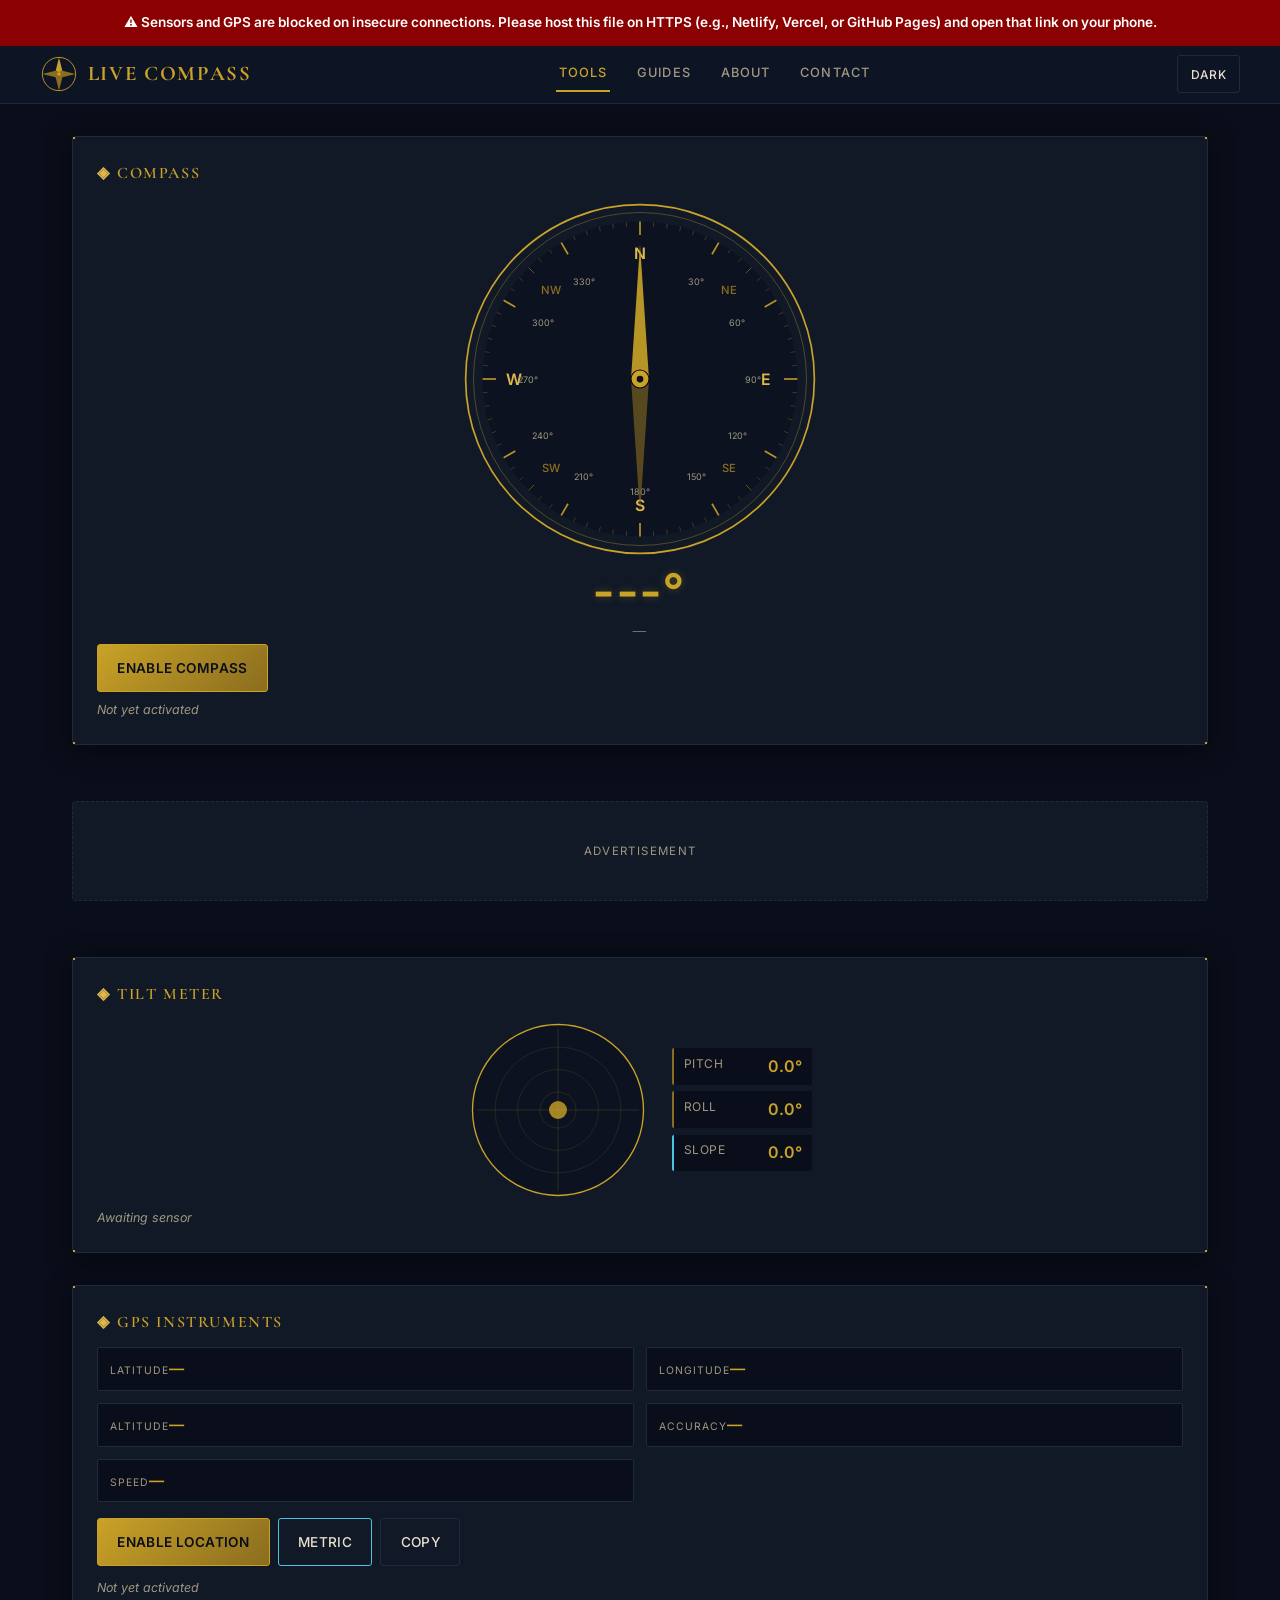
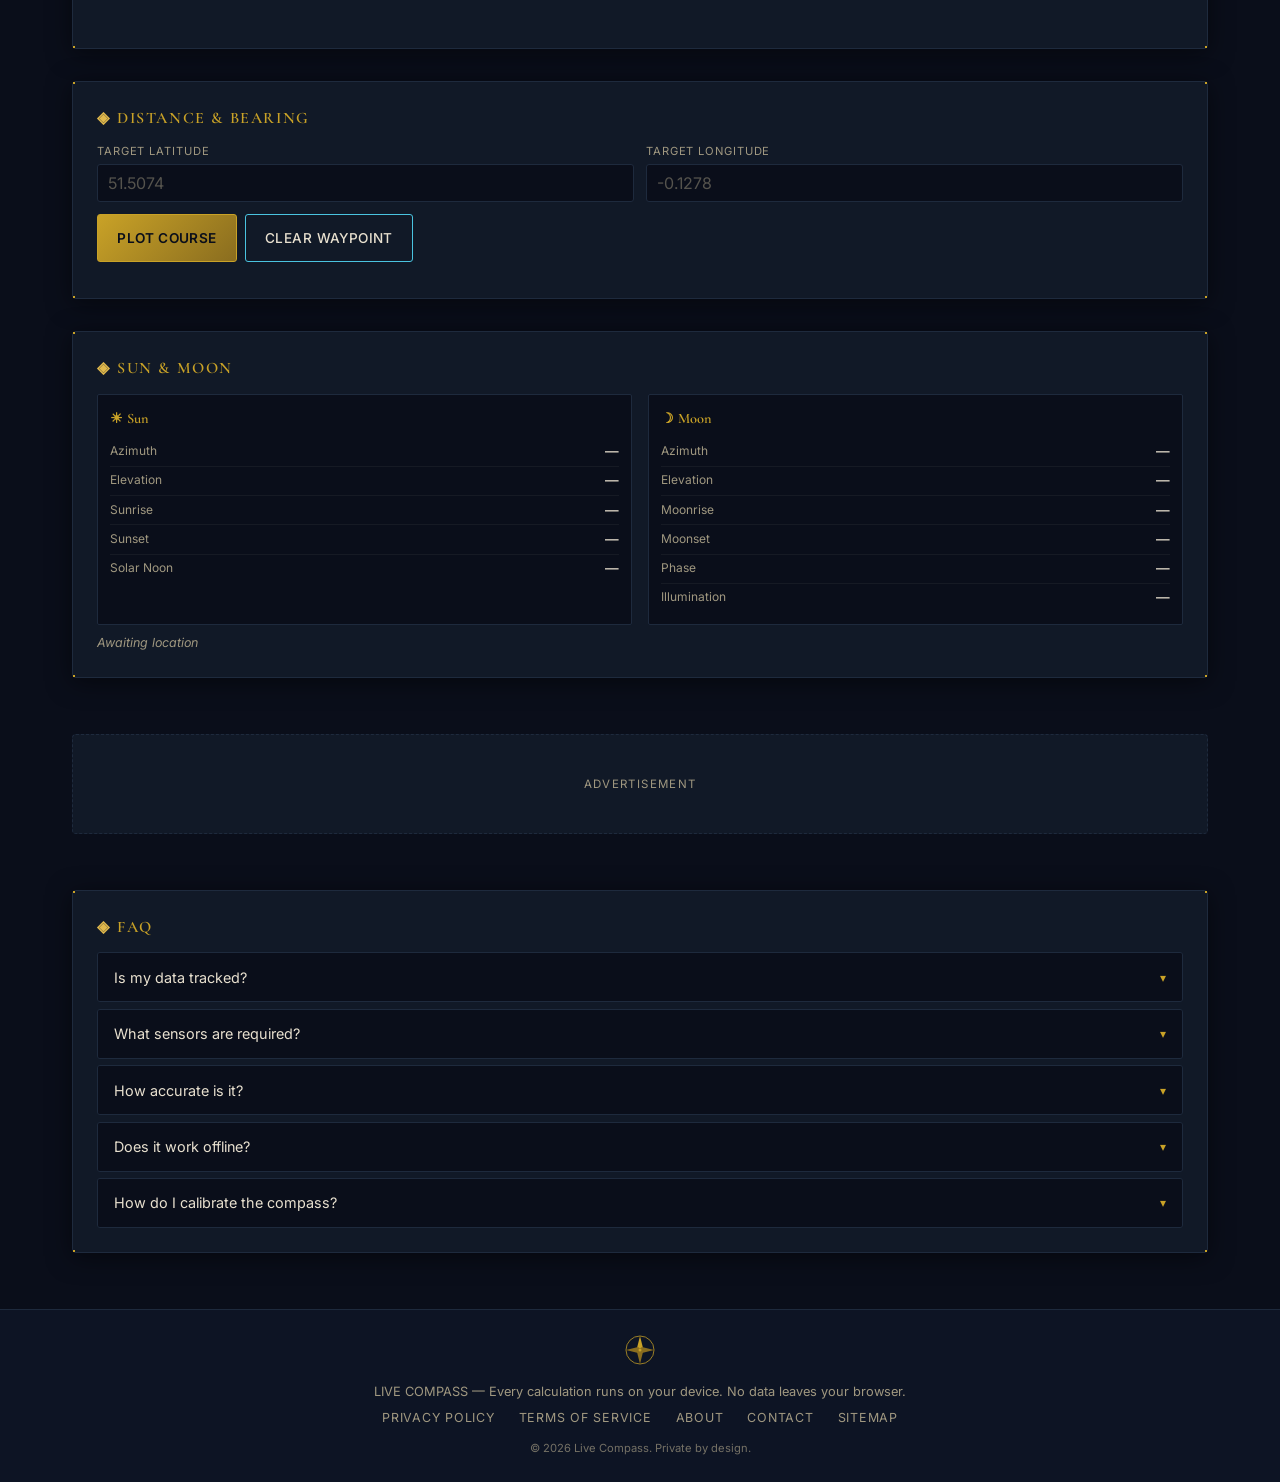
==== commit 7e7ea562: "Add files via upload" ====
--- a/index.html
+++ b/index.html
@@ -1,109 +1,450 @@
-<!DOCTYPE html>
-<html lang="en" data-theme="dark">
-<head>
-<meta charset="UTF-8">
-<meta name="viewport" content="width=device-width, initial-scale=1.0, viewport-fit=cover">
-<meta name="theme-color" content="#0a0e1a">
-<meta name="description" content="Navigation guides and articles — celestial navigation, magnetic compass reading, and declination explained.">
-<title>Guides & Articles — Live Compass</title>
-<link rel="icon" type="image/svg+xml" href="data:image/svg+xml,%3Csvg xmlns='http://www.w3.org/2000/svg' viewBox='0 0 64 64'%3E%3Ccircle cx='32' cy='32' r='28' fill='none' stroke='%23c9a227' stroke-width='2'/%3E%3Cpolygon points='32,4 38,28 32,36 26,28' fill='%23c9a227'/%3E%3Cpolygon points='32,60 38,36 32,28 26,36' fill='%235a4a1f'/%3E%3Cpolygon points='4,32 28,26 36,32 28,38' fill='%235a4a1f'/%3E%3Cpolygon points='60,32 36,26 28,32 36,38' fill='%235a4a1f'/%3E%3C/svg%3E">
-<link rel="preconnect" href="https://fonts.googleapis.com">
-<link rel="preconnect" href="https://fonts.gstatic.com" crossorigin>
-<link href="https://fonts.googleapis.com/css2?family=Cormorant+Garamond:wght@400;500;600;700&family=Inter:wght@300;400;500;600&display=swap" rel="stylesheet">
-<link rel="stylesheet" href="../styles.css">
-<style>
-/* ---------- Guides Hub ---------- */
-.guides-hero{text-align:center;padding:2.5rem 0 1.5rem}
-.guides-hero h1{font-size:2.6rem;color:var(--brass);margin-bottom:.75rem;line-height:1.15}
-.guides-hero p{color:var(--fg-dim);font-size:1.05rem;max-width:640px;margin:0 auto;line-height:1.7}
-.guides-grid{display:grid;grid-template-columns:repeat(auto-fit,minmax(300px,1fr));gap:1.5rem;margin:2.5rem 0}
-.guide-card{background:var(--panel-bg);border:1px solid var(--panel-border);border-radius:4px;padding:1.75rem;display:flex;flex-direction:column;text-decoration:none;color:var(--fg);transition:border-color .25s,box-shadow .25s,transform .25s;position:relative;overflow:hidden}
-.guide-card::before{content:'';position:absolute;top:0;left:0;right:0;height:3px;background:linear-gradient(90deg,var(--brass),var(--brass-light),var(--brass));opacity:0;transition:opacity .25s}
-.guide-card:hover{border-color:var(--brass);box-shadow:var(--glow);transform:translateY(-3px)}
-.guide-card:hover::before{opacity:1}
-.guide-card-icon{width:52px;height:52px;color:var(--brass);margin-bottom:1rem}
-.guide-card h2{color:var(--brass);font-size:1.35rem;margin-bottom:.6rem;line-height:1.25}
-.guide-card p{color:var(--fg-dim);font-size:.9rem;line-height:1.65;margin-bottom:1.25rem;flex:1}
-.guide-card-meta{display:flex;align-items:center;justify-content:space-between;color:var(--fg-dim);font-size:.75rem;text-transform:uppercase;letter-spacing:.08em}
-.guide-card-meta .read-time{display:flex;align-items:center;gap:.35rem}
-.guide-card-meta .difficulty{background:var(--bg);border:1px solid var(--panel-border);padding:.2rem .6rem;border-radius:2px;font-size:.68rem}
-.guide-card-meta .difficulty.beginner{border-color:#55c96a;color:#55c96a}
-.guide-card-meta .difficulty.intermediate{border-color:var(--accent-cyan);color:var(--accent-cyan)}
-.guides-cta{text-align:center;padding:2rem 0 1rem;border-top:1px solid var(--panel-border);margin-top:1rem}
-.guides-cta p{color:var(--fg-dim);font-size:.9rem;margin-bottom:1.25rem}
-@media(max-width:768px){.guides-hero h1{font-size:2rem}.guides-grid{grid-template-columns:1fr}}
-</style>
-</head>
-<body>
-<header class="site-header">
-  <div class="header-inner">
-    <a class="logo" href="../index.html">
-      <svg class="logo-mark" viewBox="0 0 64 64" aria-hidden="true"><circle cx="32" cy="32" r="28" fill="none" stroke="currentColor" stroke-width="1.5"/><polygon points="32,4 38,28 32,36 26,28" fill="var(--brass)"/><polygon points="32,60 38,36 32,28 26,36" fill="var(--brass-dim)"/><polygon points="4,32 28,26 36,32 28,38" fill="var(--brass-dim)"/><polygon points="60,32 36,26 28,32 36,38" fill="var(--brass-dim)"/><circle cx="32" cy="32" r="3" fill="currentColor"/></svg>
-      <span class="logo-name">LIVE COMPASS</span>
-    </a>
-    <nav class="site-nav" aria-label="Primary">
-      <a href="../index.html">Tools</a>
-      <a href="index.html" class="active">Guides</a>
-      <a href="../about.html">About</a>
-      <a href="../contact.html">Contact</a>
-    </nav>
-    <button id="theme-toggle" class="btn btn-ghost btn-sm" aria-label="Toggle theme"><span class="theme-label">Dark</span></button>
-  </div>
-</header>
-<main class="main-content">
-  <div class="guides-hero">
-    <h1>Guides & Articles</h1>
-    <p>Master the art and science of navigation. In-depth guides on celestial navigation, magnetic compass reading, and understanding declination — written for beginners and experienced navigators alike.</p>
-  </div>
-
-  <div class="guides-grid">
-    <a class="guide-card" href="celestial-navigation-for-beginners.html">
-      <svg class="guide-card-icon" viewBox="0 0 64 64" aria-hidden="true"><circle cx="32" cy="32" r="28" fill="none" stroke="currentColor" stroke-width="1.5"/><circle cx="32" cy="32" r="20" fill="none" stroke="currentColor" stroke-width=".5" opacity=".4"/><line x1="32" y1="4" x2="32" y2="60" stroke="currentColor" stroke-width=".5" opacity=".3"/><line x1="4" y1="32" x2="60" y2="32" stroke="currentColor" stroke-width=".5" opacity=".3"/><circle cx="32" cy="32" r="8" fill="currentColor" opacity=".2"/><circle cx="32" cy="32" r="3" fill="currentColor"/><circle cx="44" cy="20" r="4" fill="currentColor" opacity=".5"/></svg>
-      <h2>Celestial Navigation for Beginners</h2>
-      <p>Discover how to use the sun and moon as navigation references. Learn about solar azimuth, elevation, moon phases, and position fixing using the same SunCalc formulas that power Live Compass.</p>
-      <div class="guide-card-meta">
-        <span class="read-time">~12 min read</span>
-        <span class="difficulty beginner">Beginner</span>
-      </div>
-    </a>
-
-    <a class="guide-card" href="how-to-read-a-magnetic-compass.html">
-      <svg class="guide-card-icon" viewBox="0 0 64 64" aria-hidden="true"><circle cx="32" cy="32" r="28" fill="none" stroke="currentColor" stroke-width="1.5"/><polygon points="32,6 38,32 32,58 26,32" fill="currentColor" opacity=".8"/><polygon points="6,32 32,26 58,32 32,38" fill="currentColor" opacity=".3"/><circle cx="32" cy="32" r="4" fill="currentColor"/></svg>
-      <h2>How to Read a Magnetic Compass</h2>
-      <p>Master the fundamentals of compass reading — cardinal directions, azimuths, bearings, and calibration techniques. This comprehensive guide covers everything from basic compass anatomy to advanced field techniques.</p>
-      <div class="guide-card-meta">
-        <span class="read-time">~10 min read</span>
-        <span class="difficulty beginner">Beginner</span>
-      </div>
-    </a>
-
-    <a class="guide-card" href="magnetic-north-vs-true-north-declination.html">
-      <svg class="guide-card-icon" viewBox="0 0 64 64" aria-hidden="true"><circle cx="32" cy="32" r="28" fill="none" stroke="currentColor" stroke-width="1.5"/><line x1="32" y1="4" x2="32" y2="60" stroke="currentColor" stroke-width="1" opacity=".5"/><polygon points="32,4 28,16 36,16" fill="currentColor"/><line x1="20" y1="12" x2="44" y2="52" stroke="currentColor" stroke-width=".75" stroke-dasharray="3 3" opacity=".4"/><polygon points="44,52 38,44 50,46" fill="currentColor" opacity=".6"/></svg>
-      <h2>Magnetic North vs. True North &amp; Declination</h2>
-      <p>Understand why your compass doesn't point to true north and how to correct for it. This guide explains magnetic declination, how it varies by location, and how to convert between magnetic and true bearings.</p>
-      <div class="guide-card-meta">
-        <span class="read-time">~11 min read</span>
-        <span class="difficulty intermediate">Intermediate</span>
-      </div>
-    </a>
-  </div>
-
-  <div class="guides-cta">
-    <p>Looking for the compass tool? <a href="../index.html" style="color:var(--brass);text-decoration:none">Open Live Compass</a> — free, private, and runs entirely in your browser.</p>
-  </div>
-</main>
-<footer class="site-footer">
-  <svg class="footer-logo" viewBox="0 0 64 64" aria-hidden="true"><circle cx="32" cy="32" r="28" fill="none" stroke="currentColor" stroke-width="1.5"/><polygon points="32,4 38,28 32,36 26,28" fill="var(--brass)"/><polygon points="32,60 38,36 32,28 26,36" fill="var(--brass-dim)"/><polygon points="4,32 28,26 36,32 28,38" fill="var(--brass-dim)"/><polygon points="60,32 36,26 28,32 36,38" fill="var(--brass-dim)"/><circle cx="32" cy="32" r="3" fill="currentColor"/></svg>
-  <p class="footer-text">LIVE COMPASS — Every calculation runs on your device. No data leaves your browser.</p>
-  <nav class="footer-nav" aria-label="Footer">
-    <a href="../privacy-policy.html">Privacy Policy</a>
-    <a href="../terms.html">Terms of Service</a>
-    <a href="../about.html">About</a>
-    <a href="../contact.html">Contact</a>
-    <a href="../sitemap.xml">Sitemap</a>
-  </nav>
-  <p class="footer-copy">&copy; <span id="year"></span> Live Compass. Private by design.</p>
-</footer>
-<script src="../theme.js"></script>
-</body>
+<!DOCTYPE html>
+<html lang="en" data-theme="dark">
+<head>
+<meta charset="UTF-8">
+<meta name="viewport" content="width=device-width, initial-scale=1.0, maximum-scale=1.0, minimum-scale=1.0, user-scalable=no, viewport-fit=cover">
+<meta name="apple-mobile-web-app-capable" content="yes">
+<meta name="mobile-web-app-capable" content="yes">
+<meta name="theme-color" content="#0a0e1a">
+<title>Live Compass — Celestial Navigation</title>
+<link rel="icon" type="image/svg+xml" href="data:image/svg+xml,%3Csvg xmlns='http://www.w3.org/2000/svg' viewBox='0 0 64 64'%3E%3Ccircle cx='32' cy='32' r='28' fill='none' stroke='%23c9a227' stroke-width='2'/%3E%3Cpolygon points='32,4 38,28 32,36 26,28' fill='%23c9a227'/%3E%3Cpolygon points='32,60 38,36 32,28 26,36' fill='%235a4a1f'/%3E%3Cpolygon points='4,32 28,26 36,32 28,38' fill='%235a4a1f'/%3E%3Cpolygon points='60,32 36,26 28,32 36,38' fill='%235a4a1f'/%3E%3C/svg%3E">
+<link rel="preconnect" href="https://fonts.googleapis.com">
+<link rel="preconnect" href="https://fonts.gstatic.com" crossorigin>
+<link href="https://fonts.googleapis.com/css2?family=Cormorant+Garamond:wght@400;500;600;700&family=Inter:wght@300;400;500;600&display=swap" rel="stylesheet">
+<style>
+:root{--bg:#0a0e1a;--bg-2:#0d1424;--panel-bg:#111927;--panel-border:#1e2a3d;--fg:#e8e0cf;--fg-dim:#a09880;--brass:#c9a227;--brass-light:#e0b84c;--brass-dim:#8a6d1f;--accent-cyan:#4ac4e0;--dial-bg:#0c1220;--shadow:0 4px 24px rgba(0,0,0,.5);--glow:0 0 8px rgba(201,162,39,.3);--corner:14px;--touch-min:48px;--serif:'Cormorant Garamond',Georgia,serif;--sans:'Inter',-apple-system,sans-serif}
+[data-theme="light"]{--bg:#f4ecd8;--bg-2:#ebe2cc;--panel-bg:#f7f0dd;--panel-border:#d4c9a8;--fg:#1a1a1a;--fg-dim:#5a5040;--brass:#8a6d1f;--brass-light:#a6842a;--brass-dim:#6b5417;--accent-cyan:#1a7a9a;--dial-bg:#e8dfc5;--shadow:0 4px 16px rgba(0,0,0,.12);--glow:0 0 6px rgba(138,109,31,.25)}
+*,*::before,*::after{box-sizing:border-box;margin:0;padding:0;-webkit-touch-callout:none;touch-action:pan-y}
+html{scroll-behavior:smooth;-webkit-text-size-adjust:100%;text-size-adjust:100%;-webkit-tap-highlight-color:transparent;touch-action:pan-y;overflow-x:hidden}
+body{font-family:var(--sans);background:var(--bg);color:var(--fg);line-height:1.6;min-height:100dvh;transition:background .4s,color .4s;-webkit-font-smoothing:antialiased;overflow-x:hidden;-webkit-user-select:none;user-select:none;touch-action:pan-y;position:relative;-webkit-touch-callout:none}
+input,textarea,.value{-webkit-user-select:text;user-select:text}
+h1,h2,h3{font-family:var(--serif);font-weight:600;letter-spacing:.02em}
+#https-warning{display:none;position:sticky;top:0;z-index:9999;background:#8b0000;color:#fff;text-align:center;padding:.75rem 1rem;font-size:.85rem;font-weight:600}
+#https-warning.show{display:block}
+.site-header{background:var(--bg-2);border-bottom:1px solid var(--panel-border);padding:.6rem 1rem;position:sticky;top:0;z-index:100;backdrop-filter:blur(8px)}
+.header-inner{max-width:1200px;margin:0 auto;display:flex;align-items:center;justify-content:space-between}
+.logo{display:flex;align-items:center;gap:.6rem}
+.logo-mark{width:38px;height:38px;color:var(--brass);flex-shrink:0}
+.logo-name{font-family:var(--serif);font-size:1.1rem;font-weight:700;color:var(--brass);letter-spacing:.08em;line-height:1.1}
+.btn{font-family:var(--sans);font-size:.85rem;font-weight:500;min-height:var(--touch-min);padding:.5rem 1.2rem;border:1px solid var(--brass-dim);background:var(--panel-bg);color:var(--fg);cursor:pointer;border-radius:3px;transition:all .2s;letter-spacing:.03em;text-transform:uppercase;-webkit-user-select:none;user-select:none}
+.btn:hover{border-color:var(--brass);box-shadow:var(--glow)}
+.btn:active{transform:scale(.96);opacity:.9}
+.btn:focus-visible{outline:2px solid var(--brass-light);outline-offset:2px}
+.btn-primary{background:linear-gradient(135deg,var(--brass),var(--brass-dim));color:#0a0e1a;border-color:var(--brass);font-weight:600}
+.btn-primary:hover{background:linear-gradient(135deg,var(--brass-light),var(--brass))}
+.btn-secondary{border-color:var(--accent-cyan)}
+.btn-ghost{background:transparent;border-color:var(--panel-border)}
+.btn-sm{min-height:38px;font-size:.75rem;padding:.4rem .8rem}
+.main-content{max-width:1200px;margin:0 auto;padding:1rem;display:flex;flex-direction:column;gap:1.25rem}
+.panel-frame{background:var(--panel-bg);border:1px solid var(--panel-border);position:relative;padding:1.25rem;border-radius:4px;box-shadow:var(--shadow)}
+.panel-frame::before,.panel-frame::after{content:'';position:absolute;inset:0;pointer-events:none}
+.panel-frame::before{background:linear-gradient(to right,var(--brass) 2px,transparent 2px) 0 0/var(--corner) 2px no-repeat,linear-gradient(to bottom,var(--brass) 2px,transparent 2px) 0 0/2px var(--corner) no-repeat,linear-gradient(to left,var(--brass) 2px,transparent 2px) 100% 100%/var(--corner) 2px no-repeat,linear-gradient(to top,var(--brass) 2px,transparent 2px) 100% 100%/2px var(--corner) no-repeat}
+.panel-frame::after{background:linear-gradient(to left,var(--brass) 2px,transparent 2px) 100% 0/var(--corner) 2px no-repeat,linear-gradient(to bottom,var(--brass) 2px,transparent 2px) 100% 0/2px var(--corner) no-repeat,linear-gradient(to right,var(--brass) 2px,transparent 2px) 0 100%/var(--corner) 2px no-repeat,linear-gradient(to top,var(--brass) 2px,transparent 2px) 0 100%/2px var(--corner) no-repeat}
+.panel-title{font-size:1rem;color:var(--brass);margin-bottom:.75rem;display:flex;align-items:center;gap:.4rem;text-transform:uppercase;letter-spacing:.1em}
+.panel-icon{color:var(--brass-light)}
+.compass-wrap{display:flex;flex-direction:column;align-items:center;gap:.5rem}
+.compass-dial{width:100%;max-width:320px;aspect-ratio:1}
+.heading-readout{display:flex;flex-direction:column;align-items:center}
+.heading-deg{font-size:2.5rem;font-weight:600;color:var(--brass);line-height:1;letter-spacing:.05em;text-shadow:var(--glow)}
+.heading-card{font-family:var(--serif);font-size:1.1rem;color:var(--fg-dim);margin-top:.1rem}
+.compass-controls{display:flex;gap:.5rem;flex-wrap:wrap;justify-content:center;margin-top:.5rem}
+.tilt-wrap{display:flex;align-items:center;gap:1.5rem;flex-wrap:wrap;justify-content:center}
+.tilt-gauge{width:100%;max-width:180px;aspect-ratio:1}
+.tilt-readout{display:flex;flex-direction:column;gap:.4rem;min-width:140px}
+.tilt-row{display:flex;justify-content:space-between;gap:.75rem;padding:.35rem .6rem;background:var(--bg);border-radius:2px;border-left:2px solid var(--brass-dim)}
+.tilt-slope{border-left-color:var(--accent-cyan)}
+.tilt-label{color:var(--fg-dim);font-size:.75rem;text-transform:uppercase;letter-spacing:.05em}
+.tilt-val{font-weight:600;color:var(--brass);font-size:1rem}
+.gps-grid{display:grid;grid-template-columns:1fr 1fr;gap:.75rem;margin-bottom:1rem}
+.gps-cell{background:var(--bg);padding:.5rem .75rem;border-radius:2px;border:1px solid var(--panel-border)}
+.gps-label{font-size:.65rem;text-transform:uppercase;letter-spacing:.1em;color:var(--fg-dim)}
+.gps-val{font-weight:600;color:var(--brass);font-size:.95rem;word-break:break-all}
+.gps-controls{display:flex;gap:.5rem;flex-wrap:wrap;margin-bottom:.75rem}
+.nav-inputs{display:grid;grid-template-columns:1fr 1fr;gap:.75rem;margin-bottom:.75rem}
+.input-group{display:flex;flex-direction:column}
+.input-group label{font-size:.7rem;text-transform:uppercase;letter-spacing:.08em;color:var(--fg-dim);margin-bottom:.2rem}
+.input-group input{font-family:var(--sans);font-size:1rem;padding:.5rem .6rem;background:var(--bg);border:1px solid var(--panel-border);color:var(--fg);border-radius:3px}
+.input-group input:focus{outline:none;border-color:var(--brass);box-shadow:var(--glow)}
+.input-group input::placeholder{color:var(--fg-dim);opacity:.5}
+.nav-controls{display:flex;gap:.5rem;margin-bottom:.75rem}
+.nav-results{background:var(--bg);padding:.6rem .75rem;border-radius:2px;border-left:2px solid var(--accent-cyan);display:flex;flex-direction:column;gap:.3rem;margin-bottom:.5rem}
+.nav-result-row{display:flex;justify-content:space-between;gap:.75rem}
+.nav-label{color:var(--fg-dim);font-size:.75rem;text-transform:uppercase;letter-spacing:.05em}
+.nav-val{font-weight:600;color:var(--brass)}
+.celestial-grid{display:grid;grid-template-columns:1fr 1fr;gap:1rem}
+.celestial-block{background:var(--bg);padding:.75rem;border-radius:2px;border:1px solid var(--panel-border)}
+.celestial-title{font-size:.9rem;color:var(--brass);margin-bottom:.5rem}
+.celestial-row{display:flex;justify-content:space-between;padding:.2rem 0;border-bottom:1px solid rgba(128,128,128,.1)}
+.celestial-row:last-child{border-bottom:none}
+.c-label{font-size:.75rem;color:var(--fg-dim)}
+.c-val{font-weight:500;font-size:.85rem}
+.faq-list{display:flex;flex-direction:column;gap:.4rem}
+.faq-item{border:1px solid var(--panel-border);border-radius:3px;overflow:hidden}
+.faq-question{width:100%;background:var(--bg);border:none;padding:.8rem 1rem;font-family:var(--sans);font-size:.9rem;color:var(--fg);cursor:pointer;display:flex;justify-content:space-between;align-items:center;text-align:left;min-height:var(--touch-min)}
+.faq-question:hover{background:var(--panel-bg)}
+.faq-question:focus-visible{outline:2px solid var(--brass);outline-offset:-2px}
+.faq-question[aria-expanded="true"]{border-bottom:1px solid var(--panel-border)}
+.faq-chevron{color:var(--brass);transition:transform .3s;font-size:.75rem}
+.faq-question[aria-expanded="true"] .faq-chevron{transform:rotate(180deg)}
+.faq-answer{max-height:0;overflow:hidden;transition:max-height .35s ease}
+.faq-answer[aria-hidden="false"]{max-height:300px}
+.faq-answer p{padding:.8rem 1rem;font-size:.85rem;color:var(--fg-dim);line-height:1.65}
+.status-msg{font-size:.78rem;color:var(--fg-dim);font-style:italic;display:block;margin-top:.5rem}
+.status-msg.error{color:#e05555}
+.status-msg.success{color:#55c96a}
+.copy-feedback{font-size:.78rem;margin-left:.4rem;color:var(--brass)}
+.site-footer{background:var(--bg-2);border-top:1px solid var(--panel-border);padding:1.5rem 1rem;margin-top:1.5rem;text-align:center}
+.footer-logo{width:32px;height:32px;color:var(--brass);margin-bottom:.5rem}
+.footer-text{color:var(--fg-dim);font-size:.8rem;margin-bottom:.4rem}
+.footer-copy{color:var(--fg-dim);font-size:.7rem;opacity:.7}
+@media(min-width:768px){.main-content{padding:2rem;gap:2rem}.panel-frame{padding:1.5rem}.compass-dial{max-width:360px}.heading-deg{font-size:3rem}.celestial-grid{grid-template-columns:1fr 1fr}.logo-name{font-size:1.3rem}}
+@media(max-width:380px){.compass-dial{max-width:260px}.heading-deg{font-size:2rem}.celestial-grid{grid-template-columns:1fr}.gps-grid{grid-template-columns:1fr 1fr}}
+@media(prefers-reduced-motion:reduce){*,*::before,*::after{animation-duration:.01ms!important;transition-duration:.01ms!important}}
+/* ---------- Site Navigation ---------- */
+.site-nav{display:flex;gap:1.5rem;align-items:center}
+.site-nav a{color:var(--fg-dim);text-decoration:none;font-size:.8rem;text-transform:uppercase;letter-spacing:.08em;font-weight:500;padding:.4rem .2rem;border-bottom:2px solid transparent;transition:color .2s,border-color .2s;white-space:nowrap}
+.site-nav a:hover{color:var(--brass)}
+.site-nav a.active{color:var(--brass);border-bottom-color:var(--brass)}
+a.logo{text-decoration:none}
+/* ---------- Footer Navigation ---------- */
+.footer-nav{display:flex;gap:1.5rem;justify-content:center;flex-wrap:wrap;margin-bottom:.75rem}
+.footer-nav a{color:var(--fg-dim);text-decoration:none;font-size:.78rem;text-transform:uppercase;letter-spacing:.06em;transition:color .2s}
+.footer-nav a:hover{color:var(--brass)}
+/* ---------- AdSense Slot ---------- */
+.adsense-slot{min-height:100px;display:flex;align-items:center;justify-content:center;border:1px dashed var(--panel-border);border-radius:4px;margin:1.5rem 0;color:var(--fg-dim);font-size:.72rem;text-transform:uppercase;letter-spacing:.12em;background:var(--panel-bg)}
+.adsense-slot::before{content:'Advertisement'}
+@media(max-width:768px){.site-nav{gap:.9rem}.site-nav a{font-size:.72rem}.header-inner{flex-wrap:wrap;gap:.5rem}.footer-nav{gap:.9rem}}
+@media(max-width:520px){.site-nav{order:3;width:100%;justify-content:center;padding-top:.25rem}}
+</style>
+</head>
+<body>
+<div id="https-warning">⚠️ Sensors and GPS are blocked on insecure connections. Please host this file on HTTPS (e.g., Netlify, Vercel, or GitHub Pages) and open that link on your phone.</div>
+<header class="site-header">
+  <div class="header-inner">
+    <a class="logo" href="index.html">
+      <svg class="logo-mark" viewBox="0 0 64 64" aria-hidden="true"><circle cx="32" cy="32" r="28" fill="none" stroke="currentColor" stroke-width="1.5"/><polygon points="32,4 38,28 32,36 26,28" fill="var(--brass)"/><polygon points="32,60 38,36 32,28 26,36" fill="var(--brass-dim)"/><polygon points="4,32 28,26 36,32 28,38" fill="var(--brass-dim)"/><polygon points="60,32 36,26 28,32 36,38" fill="var(--brass-dim)"/><circle cx="32" cy="32" r="3" fill="currentColor"/></svg>
+      <span class="logo-name">LIVE COMPASS</span>
+    </a>
+    <nav class="site-nav" aria-label="Primary">
+      <a href="index.html" class="active">Tools</a>
+      <a href="guides/index.html">Guides</a>
+      <a href="about.html">About</a>
+      <a href="contact.html">Contact</a>
+    </nav>
+    <button id="theme-toggle" class="btn btn-ghost btn-sm" aria-label="Toggle theme"><span class="theme-label">Dark</span></button>
+  </div>
+</header>
+<main class="main-content">
+  <section class="panel" aria-labelledby="compass-heading"><div class="panel-frame"><h2 id="compass-heading" class="panel-title"><span class="panel-icon">◈</span> Compass</h2><div class="panel-body"><div class="compass-wrap"><svg id="compass-dial" class="compass-dial" viewBox="0 0 320 320" role="img" aria-label="Compass dial"><circle cx="160" cy="160" r="155" fill="none" stroke="var(--brass)" stroke-width="1.5"/><circle cx="160" cy="160" r="148" fill="none" stroke="var(--brass)" stroke-width=".5" opacity=".6"/><circle cx="160" cy="160" r="140" fill="var(--dial-bg)"/><g id="compass-ticks"></g><g id="compass-labels"></g><g id="celestial-markers"></g><g id="waypoint-marker" style="display:none"><circle r="6" fill="var(--accent-cyan)" stroke="var(--brass)" stroke-width="1"/><text y="-12" text-anchor="middle" fill="var(--accent-cyan)" font-size="9" font-family="Inter,sans-serif">WP</text></g><g id="compass-needle"><polygon points="160,40 152,160 168,160" fill="var(--brass)" opacity=".9"/><polygon points="160,280 152,160 168,160" fill="var(--brass-dim)" opacity=".6"/><circle cx="160" cy="160" r="8" fill="var(--brass)" stroke="var(--bg)" stroke-width="1"/><circle cx="160" cy="160" r="3" fill="var(--bg)"/></g></svg><div class="heading-readout"><span id="heading-deg" class="heading-deg">---°</span><span id="heading-card" class="heading-card">—</span></div></div><button id="enable-compass" class="btn btn-primary">Enable Compass</button><button id="calibrate-compass" class="btn btn-secondary" style="display:none">Calibrate</button></div><span id="compass-status" class="status-msg" role="status" aria-live="polite">Not yet activated</span></div></div></section>
+  <aside class="adsense-slot" aria-label="Advertisement"></aside>
+  <section class="panel" aria-labelledby="tilt-heading"><div class="panel-frame"><h2 id="tilt-heading" class="panel-title"><span class="panel-icon">◈</span> Tilt Meter</h2><div class="panel-body"><div class="tilt-wrap"><svg id="tilt-gauge" class="tilt-gauge" viewBox="0 0 200 200" role="img" aria-label="Bubble level"><circle cx="100" cy="100" r="95" fill="var(--dial-bg)" stroke="var(--brass)" stroke-width="1.5"/><line x1="10" y1="100" x2="190" y2="100" stroke="var(--brass)" stroke-width=".5" opacity=".4"/><line x1="100" y1="10" x2="100" y2="190" stroke="var(--brass)" stroke-width=".5" opacity=".4"/><circle cx="100" cy="100" r="70" fill="none" stroke="var(--brass)" stroke-width=".5" opacity=".3"/><circle cx="100" cy="100" r="45" fill="none" stroke="var(--brass)" stroke-width=".5" opacity=".3"/><circle cx="100" cy="100" r="20" fill="none" stroke="var(--brass)" stroke-width=".5" opacity=".3"/><circle id="tilt-bubble" cx="100" cy="100" r="10" fill="var(--brass)" opacity=".8"/></svg><div class="tilt-readout"><div class="tilt-row"><span class="tilt-label">Pitch</span><span id="pitch-val" class="tilt-val">0.0°</span></div><div class="tilt-row"><span class="tilt-label">Roll</span><span id="roll-val" class="tilt-val">0.0°</span></div><div class="tilt-row tilt-slope"><span class="tilt-label">Slope</span><span id="slope-val" class="tilt-val">0.0°</span></div></div></div><span id="tilt-status" class="status-msg" role="status" aria-live="polite">Awaiting sensor</span></div></div></section>
+  <section class="panel" aria-labelledby="gps-heading"><div class="panel-frame"><h2 id="gps-heading" class="panel-title"><span class="panel-icon">◈</span> GPS Instruments</h2><div class="panel-body"><div class="gps-grid"><div class="gps-cell"><span class="gps-label">Latitude</span><span id="gps-lat" class="gps-val">—</span></div><div class="gps-cell"><span class="gps-label">Longitude</span><span id="gps-lon" class="gps-val">—</span></div><div class="gps-cell"><span class="gps-label">Altitude</span><span id="gps-alt" class="gps-val">—</span></div><div class="gps-cell"><span class="gps-label">Accuracy</span><span id="gps-acc" class="gps-val">—</span></div><div class="gps-cell"><span class="gps-label">Speed</span><span id="gps-speed" class="gps-val">—</span></div></div><div class="gps-controls"><button id="enable-gps" class="btn btn-primary">Enable Location</button><button id="unit-toggle" class="btn btn-secondary"><span id="unit-label">Metric</span></button><button id="copy-coords" class="btn btn-ghost">Copy</button></
+        span></div><span id="gps-status" class="status-msg" role="status" aria-live="polite">Not yet activated</span><span id="copy-feedback" class="copy-feedback" role="status" aria-live="polite"></span></div></div></section>
+  <section class="panel" aria-labelledby="nav-heading"><div class="panel-frame"><h2 id="nav-heading" class="panel-title"><span class="panel-icon">◈</span> Distance & Bearing</h2><div class="panel-body"><div class="nav-inputs"><div class="input-group"><label for="target-lat">Target Latitude</label><input type="number" id="target-lat" step="any" placeholder="51.5074" inputmode="decimal"></div><div class="input-group"><label for="target-lon">Target Longitude</label><input type="number" id="target-lon" step="any" placeholder="-0.1278" inputmode="decimal"></div></div><div class="nav-controls"><button id="plot-course" class="btn btn-primary">Plot Course</button><button id="clear-waypoint" class="btn btn-secondary">Clear Waypoint</button></div><div id="nav-results" class="nav-results" style="display:none"><div class="nav-result-row"><span class="nav-label">Distance</span><span id="nav-dist" class="nav-val">—</span></div><div class="nav-result-row"><span class="nav-label">Bearing</span><span id="nav-bearing" class="nav-val">—</span></div></div><span id="nav-status" class="status-msg" role="status" aria-live="polite"></span></div></div></section>
+  <section class="panel" aria-labelledby="celestial-heading"><div class="panel-frame"><h2 id="celestial-heading" class="panel-title"><span class="panel-icon">◈</span> Sun & Moon</h2><div class="panel-body"><div class="celestial-grid"><div class="celestial-block"><h3 class="celestial-title">☀ Sun</h3><div class="celestial-row"><span class="c-label">Azimuth</span><span id="sun-az" class="c-val">—</span></div><div class="celestial-row"><span class="c-label">Elevation</span><span id="sun-el" class="c-val">—</span></div><div class="celestial-row"><span class="c-label">Sunrise</span><span id="sunrise" class="c-val">—</span></div><div class="celestial-row"><span class="c-label">Sunset</span><span id="sunset" class="c-val">—</span></div><div class="celestial-row"><span class="c-label">Solar Noon</span><span id="solar-noon" class="c-val">—</span></div></div><div class="celestial-block"><h3 class="celestial-title">☽ Moon</h3><div class="celestial-row"><span class="c-label">Azimuth</span><span id="moon-az" class="c-val">—</span></div><div class="celestial-row"><span class="c-label">Elevation</span><span id="moon-el" class="c-val">—</span></div><div class="celestial-row"><span class="c-label">Moonrise</span><span id="moonrise" class="c-val">—</span></div><div class="celestial-row"><span class="c-label">Moonset</span><span id="moonset" class="c-val">—</span></div><div class="celestial-row"><span class="c-label">Phase</span><span id="moon-phase" class="c-val">—</span></div><div class="celestial-row"><span class="c-label">Illumination</span><span id="moon-illum" class="c-val">—</span></div></div></div><span id="celestial-status" class="status-msg" role="status" aria-live="polite">Awaiting location</span></div></div></section>
+  <aside class="adsense-slot" aria-label="Advertisement"></aside>
+  <section class="panel" aria-labelledby="faq-heading"><div class="panel-frame"><h2 id="faq-heading" class="panel-title"><span class="panel-icon">◈</span> FAQ</h2><div class="panel-body"><div class="faq-list"><div class="faq-item"><button class="faq-question" aria-expanded="false" aria-controls="faq-1"><span>Is my data tracked?</span><span class="faq-chevron">▾</span></button><div id="faq-1" class="faq-answer" role="region" aria-hidden="true"><p>No. Everything is computed entirely within your browser on your own device. Nothing is transmitted to any server, stored externally, or tracked in any way. This application is fully offline-capable and leaves no trace.</p></div></div><div class="faq-item"><button class="faq-question" aria-expanded="false" aria-controls="faq-2"><span>What sensors are required?</span><span class="faq-chevron">▾</span></button><div id="faq-2" class="faq-answer" role="region" aria-hidden="true"><p>The compass requires a magnetometer. The tilt meter requires an accelerometer. GPS requires the Geolocation API. These are standard on smartphones. Desktop browsers lack orientation sensors — the compass then shows a fixed north-up display. All features degrade gracefully.</p></div></div><div class="faq-item"><button class="faq-question" aria-expanded="false" aria-controls="faq-3"><span>How accurate is it?</span><span class="faq-chevron">▾</span></button><div id="faq-3" class="faq-answer" role="region" aria-hidden="true"><p>Accuracy depends on your device hardware. Phone magnetometers typically achieve ±2–5° when calibrated. GPS varies from ±3 m (open sky) to ±50 m (urban). Sun and moon positions are computed with sub-arcminute precision using SunCalc — far beyond practical observation needs.</p></div></div><div class="faq-item"><button class="faq-question" aria-expanded="false" aria-controls="faq-4"><span>Does it work offline?</span><span class="faq-chevron">▾</span></button><div id="faq-4" class="faq-answer" role="region" aria-hidden="true"><p>Yes. Once loaded, the page has no network dependency. All calculations run locally. The only external request is for Google Fonts, and if that fails, the page falls back to system fonts automatically.</p></div></div><div class="faq-item"><button class="faq-question" aria-expanded="false" aria-controls="faq-5"><span>How do I calibrate the compass?</span><span class="faq-chevron">▾</span></button><div id="faq-5" class="faq-answer" role="region" aria-hidden="true"><p>If the heading seems inaccurate, move your device in a figure-8 motion several times to recalibrate the magnetometer — this is a hardware-level calibration handled by your OS. Avoid nearby metal objects and magnetic cases. You can also tap the Calibrate button to reset the offset.</p></div></div></div></div></div></section>
+</main>
+<footer class="site-footer">
+  <svg class="footer-logo" viewBox="0 0 64 64" aria-hidden="true"><circle cx="32" cy="32" r="28" fill="none" stroke="currentColor" stroke-width="1.5"/><polygon points="32,4 38,28 32,36 26,28" fill="var(--brass)"/><polygon points="32,60 38,36 32,28 26,36" fill="var(--brass-dim)"/><polygon points="4,32 28,26 36,32 28,38" fill="var(--brass-dim)"/><polygon points="60,32 36,26 28,32 36,38" fill="var(--brass-dim)"/><circle cx="32" cy="32" r="3" fill="currentColor"/></svg>
+  <p class="footer-text">LIVE COMPASS — Every calculation runs on your device. No data leaves your browser.</p>
+  <nav class="footer-nav" aria-label="Footer">
+    <a href="privacy-policy.html">Privacy Policy</a>
+    <a href="terms.html">Terms of Service</a>
+    <a href="about.html">About</a>
+    <a href="contact.html">Contact</a>
+    <a href="sitemap.xml">Sitemap</a>
+  </nav>
+  <p class="footer-copy">&copy; <span id="year"></span> Live Compass. Private by design.</p>
+</footer>
+<script>
+/* ============================================================
+   SUNCALC — vendored inline for offline use
+   (c) 2011-2015, Vladimir Agafonkin — MIT License
+   ============================================================ */
+(function () { 'use strict';
+
+var PI   = Math.PI,
+    sin  = Math.sin,
+    cos  = Math.cos,
+    tan  = Math.tan,
+    asin = Math.asin,
+    atan = Math.atan2,
+    acos = Math.acos,
+    rad  = PI / 180;
+
+var dayMs = 1000 * 60 * 60 * 24,
+    J1970 = 2440588,
+    J2000 = 2451545;
+
+function toJulian(date) { return date.valueOf() / dayMs - 0.5 + J1970; }
+function fromJulian(j)  { return new Date((j + 0.5 - J1970) * dayMs); }
+function toDays(date)   { return toJulian(date) - J2000; }
+
+var e = rad * 23.4397;
+
+function rightAscension(l, b) { return atan(sin(l) * cos(e) - tan(b) * sin(e), cos(l)); }
+function declination(l, b)    { return asin(sin(b) * cos(e) + cos(b) * sin(e) * sin(l)); }
+function azimuth(H, phi, dec)  { return atan(sin(H), cos(H) * sin(phi) - tan(dec) * cos(phi)); }
+function altitude(H, phi, dec) { return asin(sin(phi) * sin(dec) + cos(phi) * cos(dec) * cos(H)); }
+function siderealTime(d, lw) { return rad * (280.16 + 360.9856235 * d) - lw; }
+
+function astroRefraction(h) {
+    if (h < 0) h = 0;
+    return 0.0002967 / Math.tan(h + 0.00312536 / (h + 0.08901179));
+}
+
+function solarMeanAnomaly(d) { return rad * (357.5291 + 0.98560028 * d); }
+
+function eclipticLongitude(M) {
+    var C = rad * (1.9148 * sin(M) + 0.02 * sin(2 * M) + 0.0003 * sin(3 * M)),
+        P = rad * 102.9372;
+    return M + C + P + PI;
+}
+
+function sunCoords(d) {
+    var M = solarMeanAnomaly(d),
+        L = eclipticLongitude(M);
+    return { dec: declination(L, 0), ra: rightAscension(L, 0) };
+}
+
+var SunCalc = {};
+
+SunCalc.getPosition = function (date, lat, lng) {
+    var lw  = rad * -lng,
+        phi = rad * lat,
+        d   = toDays(date),
+        c  = sunCoords(d),
+        H  = siderealTime(d, lw) - c.ra;
+    return { azimuth: azimuth(H, phi, c.dec), altitude: altitude(H, phi, c.dec) };
+};
+
+var times = SunCalc.times = [
+    [-0.833, 'sunrise', 'sunset'],
+    [-0.3, 'sunriseEnd', 'sunsetStart'],
+    [-6, 'dawn', 'dusk'],
+    [-12, 'nauticalDawn', 'nauticalDusk'],
+    [-18, 'nightEnd', 'night'],
+    [6, 'goldenHourEnd', 'goldenHour']
+];
+
+SunCalc.addTime = function (angle, riseName, setName) { times.push([angle, riseName, setName]); };
+
+var J0 = 0.0009;
+
+function julianCycle(d, lw) { return Math.round(d - J0 - lw / (2 * PI)); }
+function approxTransit(Ht, lw, n) { return J0 + (Ht + lw) / (2 * PI) + n; }
+function solarTransitJ(ds, M, L) { return J2000 + ds + 0.0053 * sin(M) - 0.0069 * sin(2 * L); }
+function hourAngle(h, phi, d) { return acos((sin(h) - sin(phi) * sin(d)) / (cos(phi) * cos(d))); }
+function observerAngle(height) { return -2.076 * Math.sqrt(height) / 60; }
+
+function getSetJ(h, lw, phi, dec, n, M, L) {
+    var w = hourAngle(h, phi, dec),
+        a = approxTransit(w, lw, n);
+    return solarTransitJ(a, M, L);
+}
+
+SunCalc.getTimes = function (date, lat, lng, height) {
+    height = height || 0;
+    var lw = rad * -lng, phi = rad * lat, dh = observerAngle(height),
+        d = toDays(date), n = julianCycle(d, lw), ds = approxTransit(0, lw, n),
+        M = solarMeanAnomaly(ds), L = eclipticLongitude(M), dec = declination(L, 0),
+        Jnoon = solarTransitJ(ds, M, L), result = { solarNoon: fromJulian(Jnoon), nadir: fromJulian(Jnoon - 0.5) };
+    for (var i = 0, len = times.length; i < len; i++) {
+        var time = times[i], h0 = (time[0] + dh) * rad,
+            Jset = getSetJ(h0, lw, phi, dec, n, M, L), Jrise = Jnoon - (Jset - Jnoon);
+        result[time[1]] = fromJulian(Jrise);
+        result[time[2]] = fromJulian(Jset);
+    }
+    return result;
+};
+
+function moonCoords(d) {
+    var L = rad * (218.316 + 13.176396 * d),
+        M = rad * (134.963 + 13.064993 * d),
+        F = rad * (93.272 + 13.229350 * d),
+        l  = L + rad * 6.289 * sin(M),
+        b  = rad * 5.128 * sin(F),
+        dt = 385001 - 20905 * cos(M);
+    return { ra: rightAscension(l, b), dec: declination(l, b), dist: dt };
+}
+
+SunCalc.getMoonPosition = function (date, lat, lng) {
+    var lw = rad * -lng, phi = rad * lat, d = toDays(date),
+        c = moonCoords(d), H = siderealTime(d, lw) - c.ra, h = altitude(H, phi, c.dec),
+        pa = atan(sin(H), tan(phi) * cos(c.dec) - sin(c.dec) * cos(H));
+    h = h + astroRefraction(h);
+    return { azimuth: azimuth(H, phi, c.dec), altitude: h, distance: c.dist, parallacticAngle: pa };
+};
+
+SunCalc.getMoonIllumination = function (date) {
+    var d = toDays(date || new Date()),
+        s = sunCoords(d), m = moonCoords(d), sdist = 149598000,
+        phi = acos(sin(s.dec) * sin(m.dec) + cos(s.dec) * cos(m.dec) * cos(s.ra - m.ra)),
+        inc = atan(sdist * sin(phi), m.dist - sdist * cos(phi)),
+        angle = atan(cos(s.dec) * sin(s.ra - m.ra), sin(s.dec) * cos(m.dec) - cos(s.dec) * sin(m.dec) * cos(s.ra - m.ra));
+    return { fraction: (1 + cos(inc)) / 2, phase: 0.5 + 0.5 * inc * (angle < 0 ? -1 : 1) / PI, angle: angle };
+};
+
+function hoursLater(date, h) { return new Date(date.valueOf() + h * dayMs / 24); }
+
+SunCalc.getMoonTimes = function (date, lat, lng, inUTC) {
+    var t = new Date(date);
+    if (inUTC) t.setUTCHours(0, 0, 0, 0); else t.setHours(0, 0, 0, 0);
+    var hc = 0.133 * rad,
+        h0 = SunCalc.getMoonPosition(t, lat, lng).altitude - hc,
+        h1, h2, rise, set, a, b, xe, ye, d, roots, x1, x2, dx;
+    for (var i = 1; i <= 24; i += 2) {
+        h1 = SunCalc.getMoonPosition(hoursLater(t, i), lat, lng).altitude - hc;
+        h2 = SunCalc.getMoonPosition(hoursLater(t, i + 1), lat, lng).altitude - hc;
+        a = (h0 + h2) / 2 - h1;
+        b = (h2 - h0) / 2;
+        xe = -b / (2 * a);
+        ye = (a * xe + b) * xe + h1;
+        d = b * b - 4 * a * h1;
+        roots = 0;
+        if (d >= 0) {
+            dx = Math.sqrt(d) / (Math.abs(a) * 2);
+            x1 = xe - dx; x2 = xe + dx;
+            if (Math.abs(x1) <= 1) roots++;
+            if (Math.abs(x2) <= 1) roots++;
+            if (x1 < -1) x1 = x2;
+        }
+        if (roots === 1) { if (h0 < 0) rise = i + x1; else set = i + x1; }
+        else if (roots === 2) { rise = i + (ye < 0 ? x2 : x1); set = i + (ye < 0 ? x1 : x2); }
+        if (rise && set) break;
+        h0 = h2;
+    }
+    var result = {};
+    if (rise) result.rise = hoursLater(t, rise);
+    if (set) result.set = hoursLater(t, set);
+    if (!rise && !set) result[ye > 0 ? 'alwaysUp' : 'alwaysDown'] = true;
+    return result;
+};
+
+window.SunCalc = SunCalc;
+
+}());
+
+/* ============================================================
+   LIVE COMPASS — main app
+   ============================================================ */
+(function(){
+'use strict';
+
+var PI = Math.PI;
+
+var state={heading:null,pitch:0,roll:0,lat:null,lon:null,altitude:null,accuracy:null,speed:null,units:'metric',theme:'dark',compassPermission:'pending',gpsPermission:'pending',waypoint:null,orientationHandler:null,compassOffset:0,smoothPitch:0,smoothRoll:0};
+
+function updateYear(){var el=document.getElementById('year');if(el)el.textContent=new Date().getFullYear()}
+function checkHTTPS(){var p=window.location.protocol;if(p!=='https:'&&p!=='http:'||p==='file:')return;if(p!=='https:'&&window.location.hostname!=='localhost'&&window.location.hostname!=='127.0.0.1'){var w=document.getElementById('https-warning');if(w)w.classList.add('show')}}
+function applySavedTheme(){try{var s=localStorage.getItem('livecompass-theme');if(s==='light'||s==='dark')state.theme=s;else state.theme='dark'}catch(e){state.theme='dark'}document.documentElement.setAttribute('data-theme',state.theme);updateThemeLabel()}
+function toggleTheme(){state.theme=state.theme==='dark'?'light':'dark';document.documentElement.setAttribute('data-theme',state.theme);try{localStorage.setItem('livecompass-theme',state.theme)}catch(e){}updateThemeLabel()}
+function updateThemeLabel(){var btn=document.getElementById('theme-toggle');if(btn){var l=btn.querySelector('.theme-label');if(l)l.textContent=state.theme==='dark'?'Dark':'Light'}}
+function buildCompassTicks(){var g=document.getElementById('compass-ticks');if(!g)return;var svg='';for(var deg=0;deg<360;deg+=5){var rad=(deg-90)*PI/180,isM=deg%30===0,isI=deg%90!==0&&deg%45===0;var r1=140,r2=isM?128:(isI?133:136);var x1=160+r1*Math.cos(rad),y1=160+r1*Math.sin(rad);var x2=160+r2*Math.cos(rad),y2=160+r2*Math.sin(rad);svg+='<line x1="'+x1+'" y1="'+y1+'" x2="'+x2+'" y2="'+y2+'" stroke="var(--brass)" stroke-width="'+(isM?1.5:.7)+'" opacity="'+(isM?.9:(isI?.6:.35))+'"/>'}g.innerHTML=svg}
+function buildCompassLabels(){var g=document.getElementById('compass-labels');if(!g)return;var cards=[{d:0,l:'N'},{d:90,l:'E'},{d:180,l:'S'},{d:270,l:'W'}];var inters=[{d:45,l:'NE'},{d:135,l:'SE'},{d:225,l:'SW'},{d:315,l:'NW'}];var svg='';cards.forEach(function(c){var r=(c.d-90)*PI/180,x=160+112*Math.cos(r),y=160+112*Math.sin(r);svg+='<text x="'+x+'" y="'+y+'" text-anchor="middle" dominant-baseline="central" fill="var(--brass-light)" font-size="14" font-family="Inter,sans-serif" font-weight="600">'+c.l+'</text>'});inters.forEach(function(c){var r=(c.d-90)*PI/180,x=160+112*Math.cos(r),y=160+112*Math.sin(r);svg+='<text x="'+x+'" y="'+y+'" text-anchor="middle" dominant-baseline="central" fill="var(--brass-dim)" font-size="10" font-family="Inter,sans-serif" font-weight="500">'+c.l+'</text>'});for(var deg=30;deg<360;deg+=30){var r=(deg-90)*PI/180,x=160+100*Math.cos(r),y=160+100*Math.sin(r);svg+='<text x="'+x+'" y="'+y+'" text-anchor="middle" dominant-baseline="central" fill="var(--fg-dim)" font-size="8" font-family="Inter,sans-serif">'+deg+'°</text>'}g.innerHTML=svg}
+function rotateNeedle(h){var n=document.getElementById('compass-needle');if(!n)return;n.style.transform='rotate('+h+'deg)';n.style.transformOrigin='160px 160px';n.style.transition='transform .12s ease-out'}
+function cardinalFromHeading(h){var dirs=['N','NE','E','SE','S','SW','W','NW'];return dirs[Math.round(h/45)%8]}
+function setCompassStatus(s){var el=document.getElementById('compass-status');if(!el)return;var msgs={pending:'Not yet activated',granted:'Compass active',denied:'Permission denied — compass unavailable',unsupported:'No orientation sensor detected. Dial fixed to True North.'};el.textContent=msgs[s]||'';el.className='status-msg'+(s==='denied'?' error':(s==='granted'?' success':''));state.compassPermission=s}
+document.getElementById('enable-compass').onclick=function(){var DOE=window.DeviceOrientationEvent;if(!DOE){setCompassStatus('unsupported');freezeNorth();return}if(typeof DOE.requestPermission==='function'){DOE.requestPermission().then(function(perm){if(perm==='granted'){attachOrientation();setCompassStatus('granted');document.getElementById('calibrate-compass').style.display=''}else{setCompassStatus('denied');freezeNorth()}}).catch(function(){setCompassStatus('denied');freezeNorth()})}else{attachOrientation();setCompassStatus('granted');document.getElementById('calibrate-compass').style.display=''}};
+document.getElementById('calibrate-compass').onclick=function(){if(state.heading!=null){state.compassOffset=state.heading;var el=document.getElementById('compass-status');if(el){el.textContent='Calibrated — offset reset';el.className='status-msg success'}}};
+function attachOrientation(){if(state.orientationHandler)return;state.orientationHandler=onOrientation;if('DeviceOrientationAbsoluteEvent' in window){window.addEventListener('deviceorientationabsolute',state.orientationHandler,true)}else{window.addEventListener('deviceorientation',state.orientationHandler,true)}}
+function onOrientation(event){var alpha=null;if(event.alpha!=null){if(event.absolute===true||'DeviceOrientationAbsoluteEvent' in window){alpha=event.alpha}else if(event.webkitCompassHeading!=null){alpha=event.webkitCompassHeading}else if(event.alpha!=null){alpha=event.alpha}}if(alpha!=null){var corrected=alpha-state.compassOffset;if(corrected<0)corrected+=360;if(corrected>=360)corrected-=360;state.heading=corrected;var displayHeading=Math.round(corrected);updateHeadingReadout(displayHeading);rotateNeedle(displayHeading)}var beta=event.beta||0,gamma=event.gamma||0;state.smoothPitch=state.smoothPitch*.7+beta*.3;state.smoothRoll=state.smoothRoll*.7+gamma*.3;state.pitch=state.smoothPitch;state.roll=state.smoothRoll;updateTiltDisplay();updateCelestialMarkers()}
+function updateHeadingReadout(h){var d=document.getElementById('heading-deg'),c=document.getElementById('heading-card');if(d)d.textContent=String(h).padStart(3,'0')+'°';if(c)c.textContent=cardinalFromHeading(h)}
+function freezeNorth(){rotateNeedle(0);updateHeadingReadout(0)}
+function updateTiltDisplay(){var pitch=state.pitch,roll=state.roll;var slope=Math.sqrt(pitch*pitch+roll*roll);var p=document.getElementById('pitch-val'),r=document.getElementById('roll-val'),s=document.getElementById('slope-val');if(p)p.textContent=pitch.toFixed(1)+'°';if(r)r.textContent=roll.toFixed(1)+'°';if(s)s.textContent=slope.toFixed(1)+'°';var b=document.getElementById('tilt-bubble');if(b){var max=75;var xOff=Math.max(-max,Math.min(max,roll*(max/90)));var yOff=Math.max(-max,Math.min(max,pitch*(max/180)));b.setAttribute('cx',100+xOff);b.setAttribute('cy',100+yOff)}var t=document.getElementById('tilt-status');if(t){if(state.compassPermission==='granted'){t.textContent='Tilt sensor active';t.className='status-msg success'}else if(state.compassPermission==='unsupported'){t.textContent='No tilt sensor detected';t.className='status-msg'}}}
+function setGpsStatus(s){var el=document.getElementById('gps-status');if(!el)return;var msgs={pending:'Not yet activated',granted:'Location active',denied:'Location permission denied',unsupported:'Geolocation not supported on this device'};el.textContent=msgs[s]||'';el.className='status-msg'+(s==='denied'?' error':(s==='granted'?' success':''));state.gpsPermission=s}
+document.getElementById('enable-gps').onclick=function(){if(!('geolocation' in navigator)){setGpsStatus('unsupported');return}navigator.geolocation.watchPosition(onGpsSuccess,onGpsError,{enableHighAccuracy:true,maximumAge:5e3,timeout:15e3})};
+function onGpsSuccess(pos){state.lat=pos.coords.latitude;state.lon=pos.coords.longitude;state.altitude=pos.coords.altitude;state.accuracy=pos.coords.accuracy;state.speed=pos.coords.speed;setGpsStatus('granted');updateGpsDisplay();updateCelestialData()}
+function onGpsError(err){var el=document.getElementById('gps-status');if(err.code===err.PERMISSION_DENIED){if(el){el.textContent='GPS permission denied. Please enable location access in your browser settings.';el.className='status-msg error'}setGpsStatus('denied')}else if(err.code===err.POSITION_UNAVAILABLE){if(el){el.textContent='GPS position unavailable. Move to an area with clear sky view.';el.className='status-msg error'}setGpsStatus('denied')}else if(err.code===err.TIMEOUT){if(el){el.textContent='GPS request timed out. Retrying...';el.className='status-msg'}}}
+function metersToFeet(m){return m*3.28084}function msToKmh(ms){return ms*3.6}function msToMph(ms){return ms*2.23694}
+function formatAltitude(m){if(m==null)return'—';return state.units==='metric'?m.toFixed(0)+' m':metersToFeet(m).toFixed(0)+' ft'}
+function formatAccuracy(m){if(m==null)return'—';return state.units==='metric'?m.toFixed(0)+' m':metersToFeet(m).toFixed(0)+' ft'}
+function formatSpeed(ms){if(ms==null||ms<0)return'—';return state.units==='metric'?msToKmh(ms).toFixed(1)+' km/h':msToMph(ms).toFixed(1)+' mph'}
+function formatDistance(km){if(state.units==='metric'){return km<1?(km*1e3).toFixed(0)+' m':km.toFixed(2)+' km'}else{var mi=km*.621371;return mi<.1?(mi*5280).toFixed(0)+' ft':mi.toFixed(2)+' mi'}}
+function updateGpsDisplay(){var lat=document.getElementById('gps-lat'),lon=document.getElementById('gps-lon'),alt=document.getElementById('gps-alt'),acc=document.getElementById('gps-acc'),sp=document.getElementById('gps-speed');if(lat)lat.textContent=state.lat!=null?state.lat.toFixed(6):'—';if(lon)lon.textContent=state.lon!=null?state.lon.toFixed(6):'—';if(alt)alt.textContent=formatAltitude(state.altitude);if(acc)acc.textContent=formatAccuracy(state.accuracy);if(sp)sp.textContent=formatSpeed(state.speed);if(state.waypoint&&state.lat!=null)updateDistanceAndBearing();updateCelestialMarkers()}
+document.getElementById('unit-toggle').onclick=function(){state.units=state.units==='metric'?'imperial':'metric';var l=document.getElementById('unit-label');if(l)l.textContent=state.units==='metric'?'Metric':'Imperial';updateGpsDisplay();if(state.waypoint&&state.lat!=null)updateDistanceAndBearing()};
+document.getElementById('copy-coords').onclick=function(){if(state.lat==null||state.lon==null){showCopy('No coordinates to copy',false);return}var text=state.lat.toFixed(6)+', '+state.lon.toFixed(6);if(navigator.clipboard&&window.isSecureContext){navigator.clipboard.writeText(text).then(function(){showCopy('Copied!',true)}).catch(function(){fallbackCopy(text)})}else{fallbackCopy(text)}};
+function fallbackCopy(text){try{var ta=document.createElement('textarea');ta.value=text;ta.style.position='fixed';ta.style.left='-9999px';document.body.appendChild(ta);ta.select();document.execCommand('copy');document.body.removeChild(ta);showCopy('Copied!',true)}catch(e){showCopy('Copy failed',false)}}
+function showCopy(msg,ok){var el=document.getElementById('copy-feedback');if(!el)return;el.textContent=msg;el.style.color=ok?'var(--brass)':'#e05555';setTimeout(function(){el.textContent=''},3e3)}
+function haversine(lat1,lon1,lat2,lon2){var R=6371,dLat=toRad(lat2-lat1),dLon=toRad(lon2-lon1);var a=Math.sin(dLat/2)*Math.sin(dLat/2)+Math.cos(toRad(lat1))*Math.cos(toRad(lat2))*Math.sin(dLon/2)*Math.sin(dLon/2);return R*2*Math.atan2(Math.sqrt(a),Math.sqrt(1-a))}
+function initialBearing(lat1,lon1,lat2,lon2){var dLon=toRad(lon2-lon1);var y=Math.sin(dLon)*Math.cos(toRad(lat2));var x=Math.cos(toRad(lat1))*Math.sin(toRad(lat2))-Math.sin(toRad(lat1))*Math.cos(toRad(lat2))*Math.cos(dLon);return(toDeg(Math.atan2(y,x))+360)%360}
+function toRad(d){return d*PI/180}function toDeg(r){return r*180/PI}
+document.getElementById('plot-course').onclick=function(){if(state.lat==null||state.lon==null){var s=document.getElementById('nav-status');if(s){s.textContent='Enable location first';s.className='status-msg error'}return}var lat2=parseFloat(document.getElementById('target-lat').value);var lon2=parseFloat(document.getElementById('target-lon').value);if(isNaN(lat2)||isNaN(lon2)||lat2<-90||lat2>90||lon2<-180||lon2>180){var s=document.getElementById('nav-status');if(s){s.textContent='Invalid coordinates';s.className='status-msg error'}return}state.waypoint={lat:lat2,lon:lon2};updateDistanceAndBearing();plotWaypointOnDial();var s=document.getElementById('nav-status');if(s){s.textContent='';s.className='status-msg'}};
+function updateDistanceAndBearing(){if(!state.waypoint||state.lat==null)return;var dist=haversine(state.lat,state.lon,state.waypoint.lat,state.waypoint.lon);var bearing=initialBearing(state.lat,state.lon,state.waypoint.lat,state.waypoint.lon);var d=document.getElementById('nav-dist'),b=document.getElementById('nav-bearing'),r=document.getElementById('nav-results');if(d)d.textContent=formatDistance(dist);if(b)b.textContent=Math.round(bearing)+'° ('+cardinalFromHeading(bearing)+')';if(r)r.style.display='flex'}
+function plotWaypointOnDial(){var marker=document.getElementById('waypoint-marker');if(!marker||!state.waypoint||state.lat==null)return;var bearing=initialBearing(state.lat,state.lon,state.waypoint.lat,state.waypoint.lon);var r=120,angle=(bearing-90)*PI/180;var cx=160+r*Math.cos(angle),cy=160+r*Math.sin(angle);var circle=marker.querySelector('circle'),text=marker.querySelector('text');if(circle){circle.setAttribute('cx',cx);circle.setAttribute('cy',cy)}if(text){text.setAttribute('x',cx);text.setAttribute('y',cy-12)}marker.style.display='block'}
+document.getElementById('clear-waypoint').onclick=function(){state.waypoint=null;var m=document.getElementById('waypoint-marker');if(m)m.style.display='none';var r=document.getElementById('nav-results');if(r)r.style.display='none';var s=document.getElementById('nav-status');if(s){s.textContent='Waypoint cleared';s.className='status-msg'}var lat=document.getElementById('target-lat'),lon=document.getElementById('target-lon');if(lat)lat.value='';if(lon)lon.value=''};
+function updateCelestialData(){if(state.lat==null||state.lon==null)return;var now=new Date();var pos=SunCalc.getPosition(now,state.lat,state.lon);var times=SunCalc.getTimes(now,state.lat,state.lon);var moonPos=SunCalc.getMoonPosition(now,state.lat,state.lon);var illum=SunCalc.getMoonIllumination(now);var moonTimes=SunCalc.getMoonTimes(now,state.lat,state.lon);var sunAz=toDeg(pos.azimuth)+180;if(sunAz>=360)sunAz-=360;var sunEl=toDeg(pos.altitude);var moonAz=toDeg(moonPos.azimuth)+180;if(moonAz>=360)moonAz-=360;var moonEl=toDeg(moonPos.altitude);setText('sun-az',sunAz.toFixed(1)+'°');setText('sun-el',sunEl.toFixed(1)+'°');setText('moon-az',moonAz.toFixed(1)+'°');setText('moon-el',moonEl.toFixed(1)+'°');setText('sunrise',formatTime(times.sunrise));setText('sunset',formatTime(times.sunset));setText('solar-noon',formatTime(times.solarNoon));setText('moonrise',formatTime(moonTimes.rise));setText('moonset',formatTime(moonTimes.set));setText('moon-phase',moonPhaseName(illum.phase));setText('moon-illum',(illum.fraction*100).toFixed(1)+'%');if(!times.sunrise&&!times.sunset){if(times.alwaysUp){setText('sunrise','Always up (polar day)');setText('sunset','—')}else if(times.alwaysDown){setText('sunrise','—');setText('sunset','Always down (polar night)')}}else{if(!times.sunrise)setText('sunrise','—');if(!times.sunset)setText('sunset','—')}if(!times.solarNoon)setText('solar-noon','—');if(!moonTimes.rise&&!moonTimes.set){if(moonTimes.alwaysUp){setText('moonrise','Always up');setText('moonset','—')}else if(moonTimes.alwaysDown){setText('moonrise','—');setText('moonset','Always down')}}else{if(!moonTimes.rise)setText('moonrise','—');if(!moonTimes.set)setText('moonset','—')}updateCelestialMarkers(sunAz,moonAz)}
+function moonPhaseName(phase){if(phase<.03||phase>.97)return'New Moon';if(phase<.22)return'Waxing Crescent';if(phase<.28)return'First Quarter';if(phase<.47)return'Waxing Gibbous';if(phase<.53)return'Full Moon';if(phase<.72)return'Waning Gibbous';if(phase<.78)return'Last Quarter';return'Waning Crescent'}
+function formatTime(date){if(!date||!(date instanceof Date)||isNaN(date.getTime()))return'—';return date.toLocaleTimeString(void 0,{hour:'2-digit',minute:'2-digit'})}
+function setText(id,text){var el=document.getElementById(id);if(el)el.textContent=text}
+function updateCelestialMarkers(sunAz,moonAz){var c=document.getElementById('celestial-markers');if(!c)return;if(state.lat==null||state.lon==null){c.innerHTML='';return}if(sunAz==null||moonAz==null){var now=new Date();var pos=SunCalc.getPosition(now,state.lat,state.lon);var mPos=SunCalc.getMoonPosition(now,state.lat,state.lon);sunAz=toDeg(pos.azimuth)+180;if(sunAz>=360)sunAz-=360;moonAz=toDeg(mPos.azimuth)+180;if(moonAz>=360)moonAz-=360}var r=100,svg='';var sR=(sunAz-90)*PI/180;svg+='<circle cx="'+(160+r*Math.cos(sR))+'" cy="'+(160+r*Math.sin(sR))+'" r="5" fill="#ffd449" stroke="var(--brass)" stroke-width=".5" opacity=".9"/>';var mR=(moonAz-90)*PI/180;svg+='<circle cx="'+(160+r*Math.cos(mR))+'" cy="'+(160+r*Math.sin(mR))+'" r="4" fill="#c0c8d8" stroke="var(--brass-dim)" stroke-width=".5" opacity=".9"/>';c.innerHTML=svg}
+function startClock(){setInterval(function(){if(state.lat!=null&&state.lon!=null)updateCelestialData()},1e4)}
+function setupFAQ(){var buttons=document.querySelectorAll('.faq-question');buttons.forEach(function(btn){btn.addEventListener('click',function(){var expanded=btn.getAttribute('aria-expanded')==='true';var answer=document.getElementById(btn.getAttribute('aria-controls'));btn.setAttribute('aria-expanded',String(!expanded));if(answer){if(expanded){answer.setAttribute('aria-hidden','true');answer.style.maxHeight='0'}else{answer.setAttribute('aria-hidden','false');answer.style.maxHeight=answer.scrollHeight+20+'px'}}})})}
+function detectSensors(){if(!('DeviceOrientationEvent' in window)){setCompassStatus('unsupported');freezeNorth()}if(!('geolocation' in navigator))setGpsStatus('unsupported')}
+function bindEvents(){document.getElementById('theme-toggle').addEventListener('click',toggleTheme);setupFAQ()}
+function init(){checkHTTPS();applySavedTheme();buildCompassTicks();buildCompassLabels();updateYear();bindEvents();detectSensors();startClock()}
+if(document.readyState==='loading'){document.addEventListener('DOMContentLoaded',init)}else{init()}
+})();
+</script>
+<script>
+(function () {
+    var doc = document;
+
+    // 1. Block double-tap zoom
+    var lastTouchEnd = 0;
+    doc.addEventListener('touchend', function (e) {
+        var now = Date.now();
+        if (now - lastTouchEnd <= 300) {
+            if (e.cancelable) e.preventDefault();
+        }
+        lastTouchEnd = now;
+    }, { passive: false });
+
+    // 2. Block iOS gesture events (Safari-specific)
+    ['gesturestart', 'gesturechange', 'gestureend'].forEach(function (name) {
+        doc.addEventListener(name, function (e) {
+            if (e.cancelable) e.preventDefault();
+        }, { passive: false });
+    });
+
+    // 3. Block multi-touch pinch (Android + iOS)
+    doc.addEventListener('touchmove', function (e) {
+        if (e.touches.length > 1) {
+            if (e.cancelable) e.preventDefault();
+        }
+    }, { passive: false });
+
+    // 4. Block Ctrl + wheel zoom (desktop)
+    doc.addEventListener('wheel', function (e) {
+        if (e.ctrlKey || e.metaKey) {
+            if (e.cancelable) e.preventDefault();
+        }
+    }, { passive: false });
+
+    // 5. THE KEY FIX — Reset visual viewport scale on iOS Safari
+    if (window.visualViewport) {
+        var vv = window.visualViewport;
+        var resetScale = function () {
+            if (vv.scale !== 1) {
+                // Force zoom back to 1 by nudging the viewport
+                doc.documentElement.style.zoom = '1';
+                doc.body.style.zoom = '1';
+                vv.scale = 1;
+            }
+        };
+        vv.addEventListener('resize', resetScale);
+        vv.addEventListener('scroll', resetScale);
+    }
+
+    // 6. Belt-and-braces — reset document zoom on every touchmove
+    var resetZoom = function () {
+        doc.documentElement.style.zoom = '1';
+        doc.body.style.zoom = '1';
+    };
+    doc.addEventListener('touchstart', resetZoom, { passive: true });
+    doc.addEventListener('touchend', resetZoom, { passive: true });
+})();
+</script>
+</body>
 </html>
